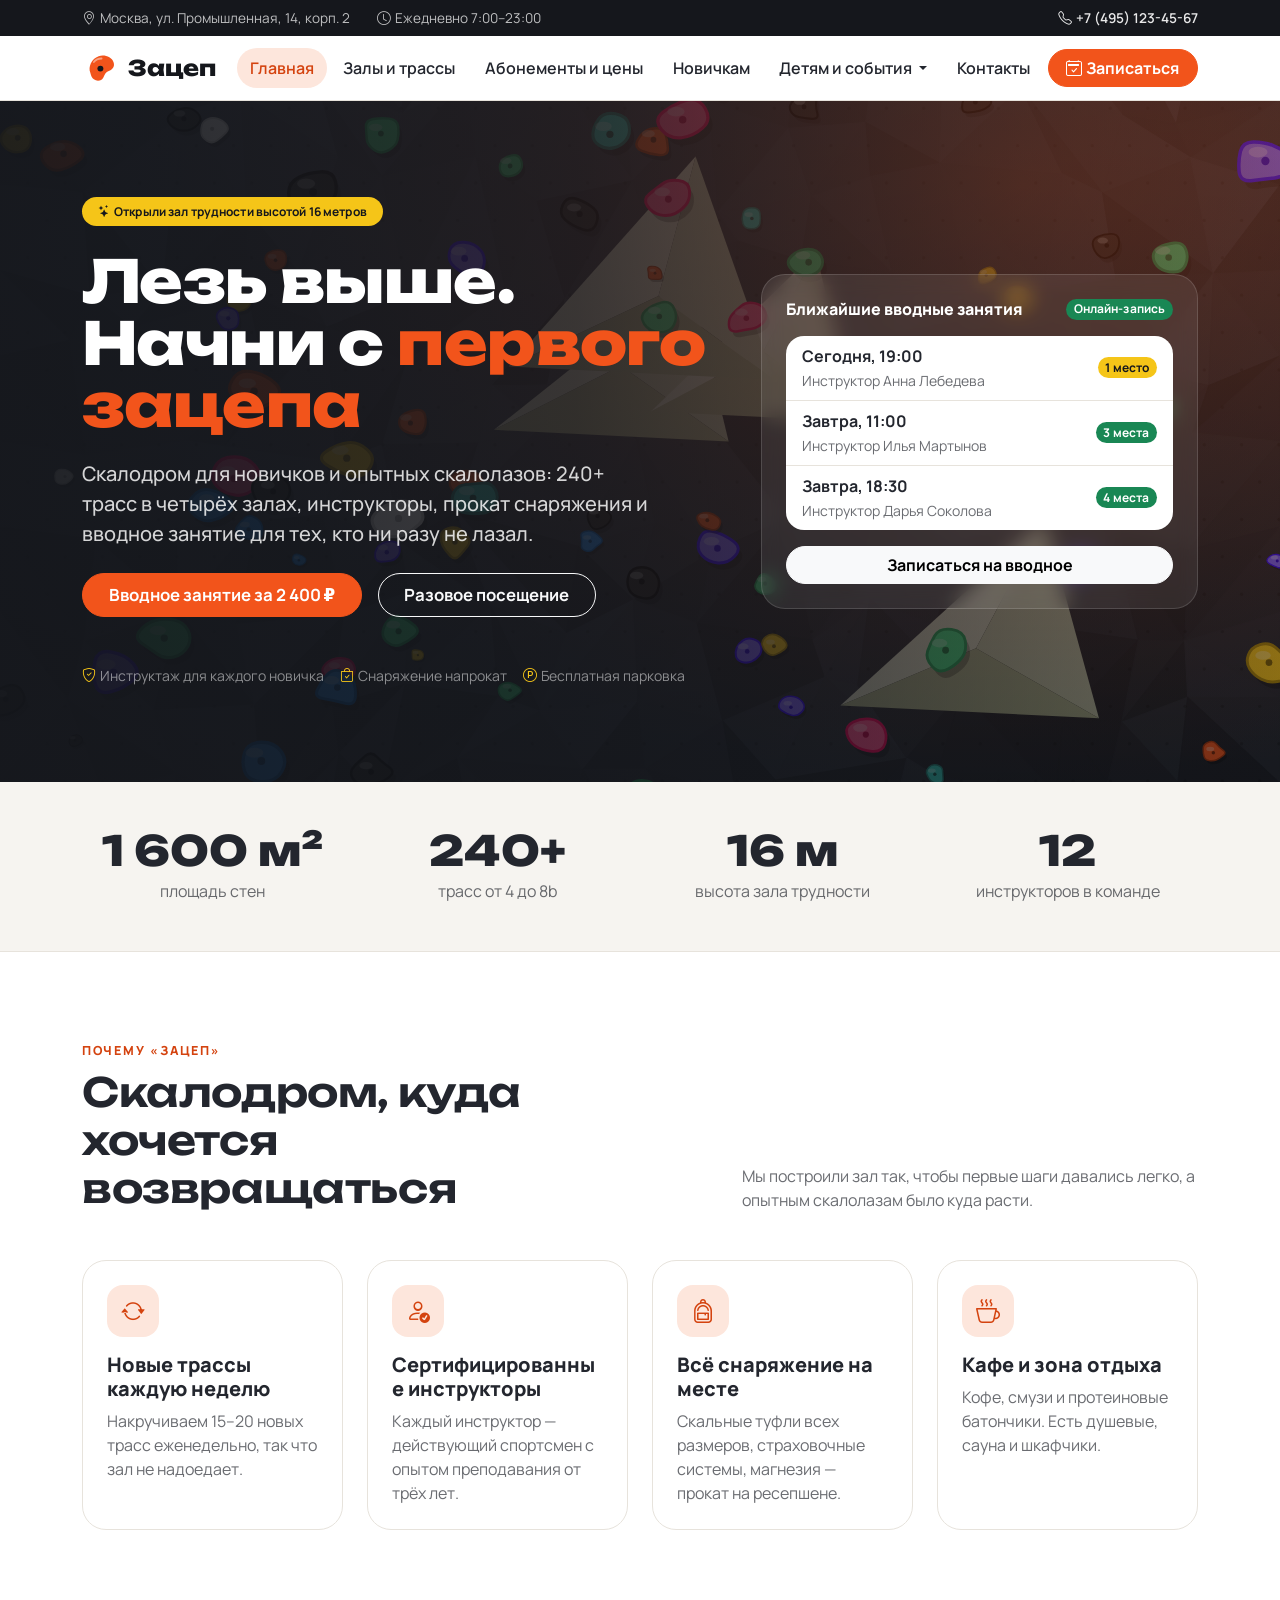
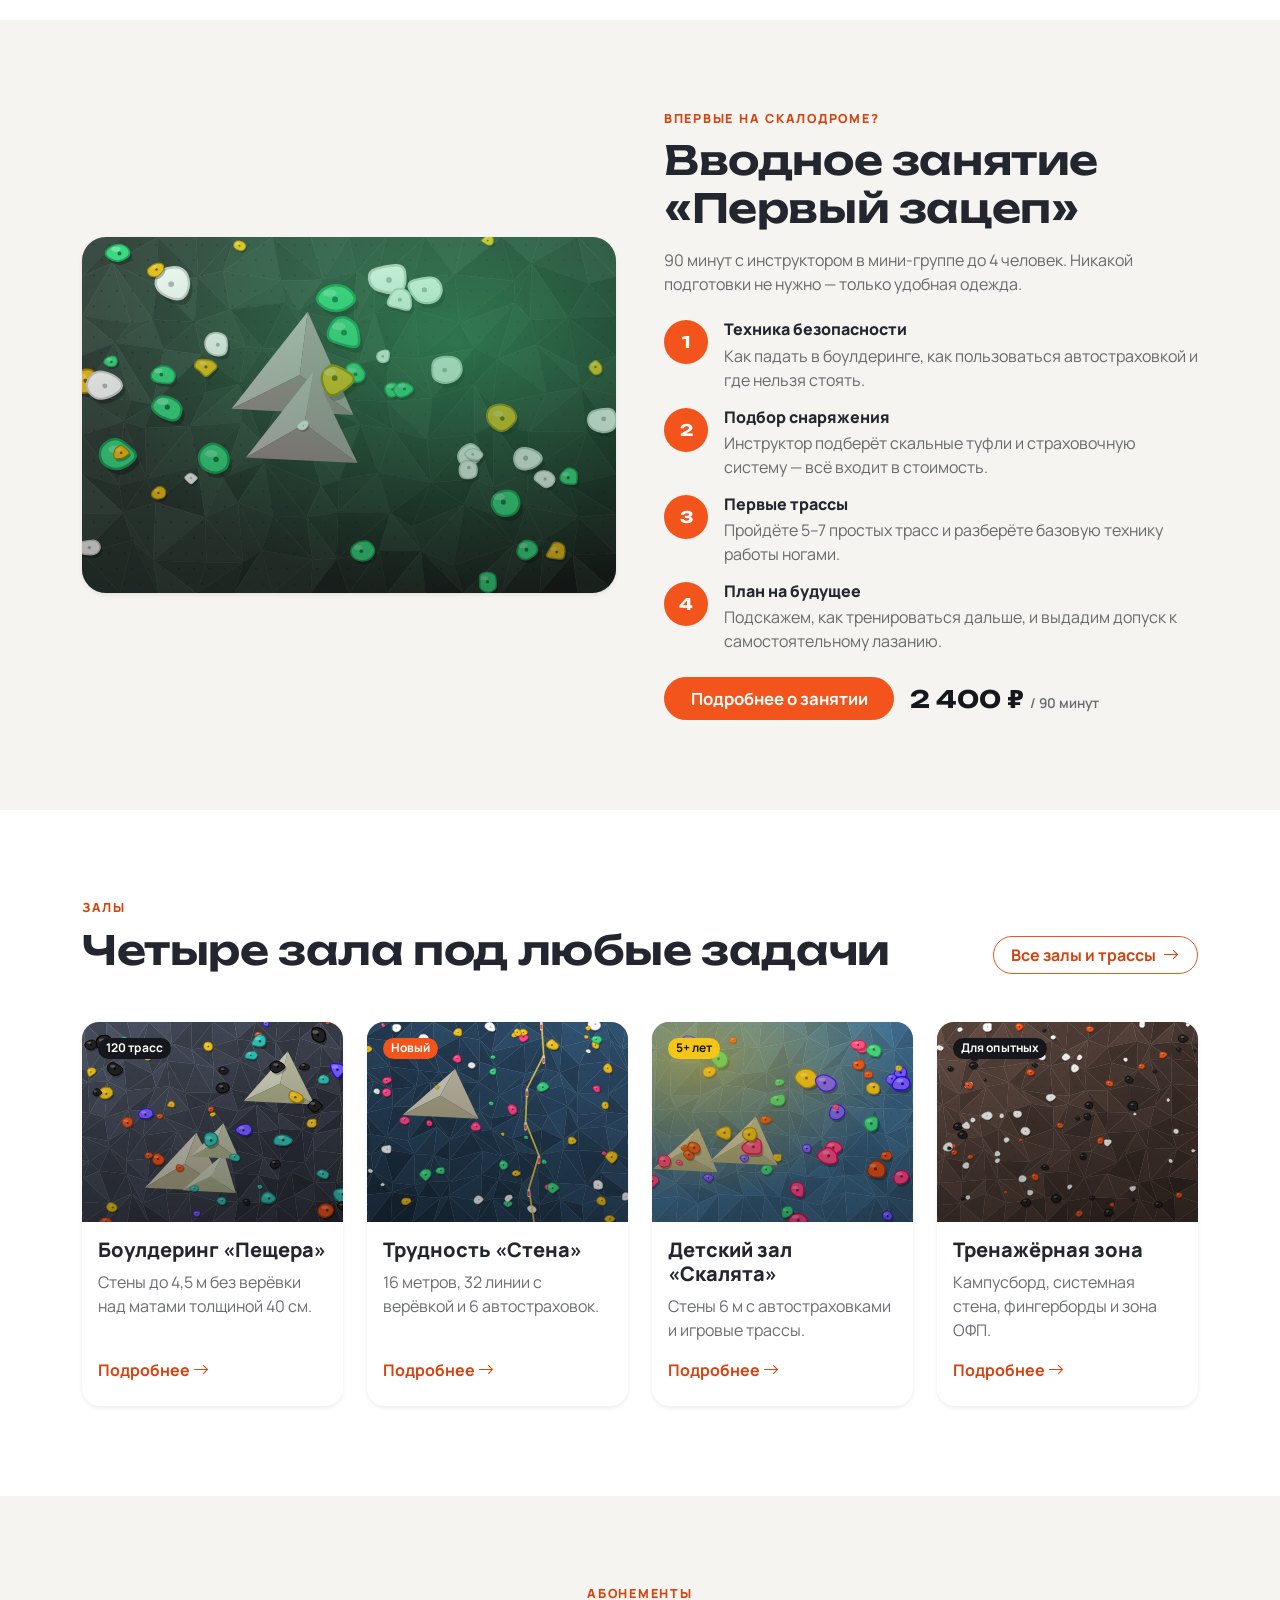
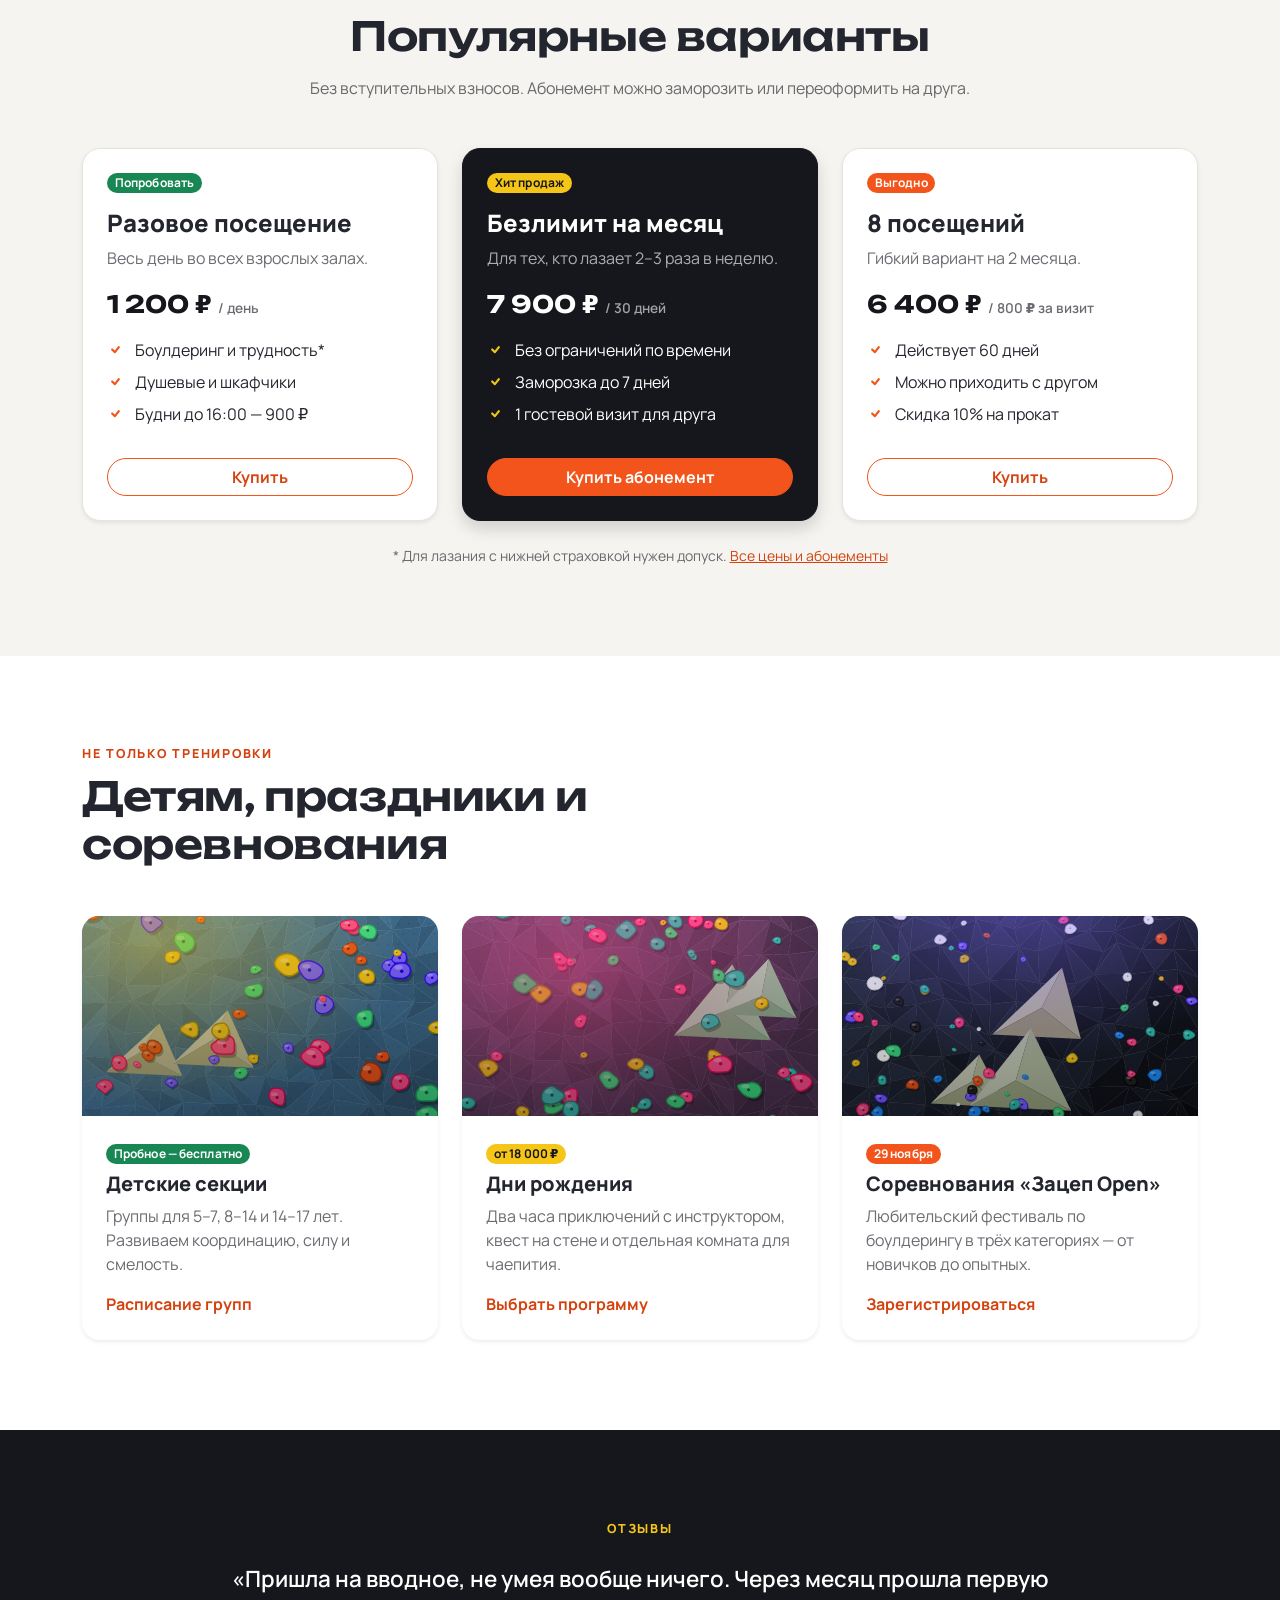
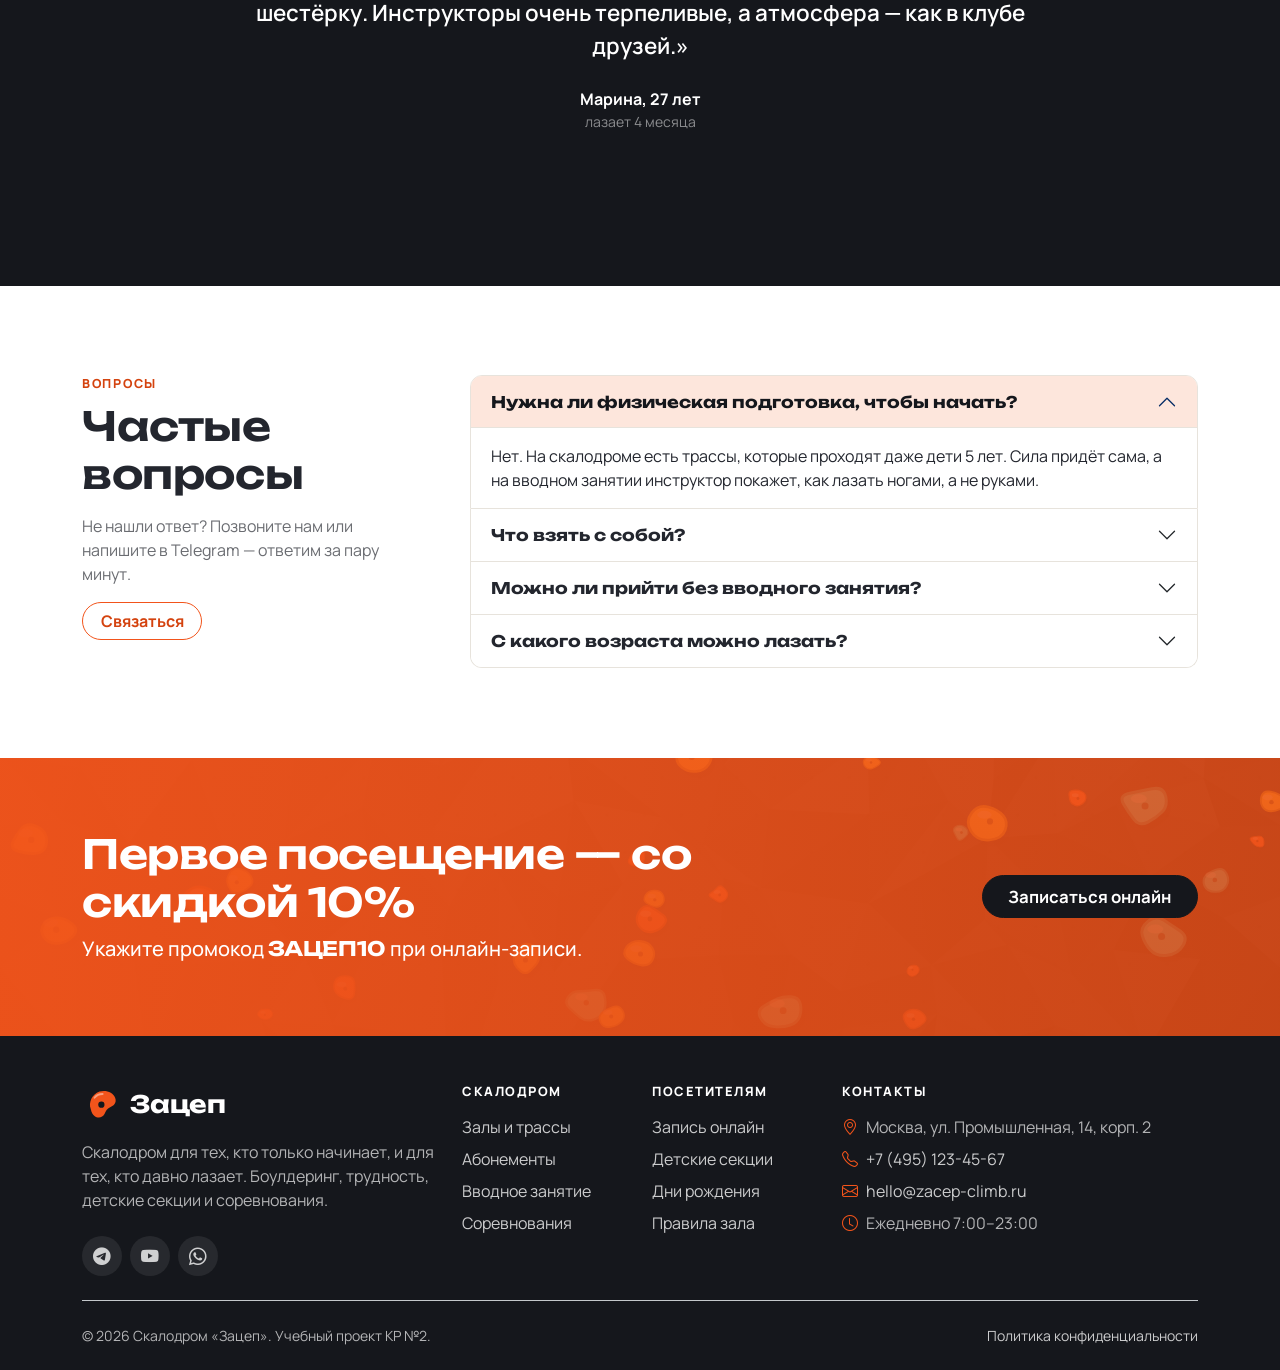
==== index.html @ 21a4dd60 "feat: create Bootstrap grid homepage" ====
<!DOCTYPE html>
<html lang="ru">
<head>
  <meta charset="UTF-8">
  <meta name="viewport" content="width=device-width, initial-scale=1.0">
  <title>Скалодром «Зацеп» — скалолазание для новичков и опытных</title>
  <meta name="description" content="Скалодром «Зацеп» в Москве: боулдеринг, трудность 16 м, вводное занятие для новичков, абонементы, детские секции, дни рождения и соревнования.">
  <meta name="theme-color" content="#15171c">
  <link rel="icon" href="images/favicon.svg" type="image/svg+xml">

  <!-- Bootstrap 5.3.8 и иконки подключены локально (папка vendor/) -->
  <link rel="stylesheet" href="vendor/bootstrap/css/bootstrap.min.css">
  <link rel="stylesheet" href="vendor/bootstrap-icons/bootstrap-icons.min.css">
  <!-- Собственные стили подключаются после Bootstrap -->
  <link rel="stylesheet" href="css/custom.css">
</head>
<body>

  <a class="skip-link visually-hidden-focusable btn btn-primary" href="#main">Перейти к содержимому</a>

  <div class="topbar py-2 d-none d-md-block">
    <div class="container">
      <div class="row align-items-center">
        <div class="col-md-8">
          <span class="me-4"><i class="bi bi-geo-alt me-1" aria-hidden="true"></i>Москва, ул. Промышленная, 14, корп. 2</span>
          <span><i class="bi bi-clock me-1" aria-hidden="true"></i>Ежедневно 7:00–23:00</span>
        </div>
        <div class="col-md-4 text-md-end">
          <a href="tel:+74951234567" class="fw-semibold"><i class="bi bi-telephone me-1" aria-hidden="true"></i>+7 (495) 123-45-67</a>
        </div>
      </div>
    </div>
  </div>

  <nav class="navbar navbar-expand-lg site-navbar sticky-top py-2" aria-label="Основное меню">
    <div class="container">
      <a class="navbar-brand" href="index.html">
        <img src="images/logo.svg" alt="" width="38" height="38">
        Зацеп
      </a>

      <button
        class="navbar-toggler border-0"
        type="button"
        data-bs-toggle="collapse"
        data-bs-target="#mainNavbar"
        aria-controls="mainNavbar"
        aria-expanded="false"
        aria-label="Переключить навигацию"
      >
        <span class="navbar-toggler-icon"></span>
      </button>

      <div class="collapse navbar-collapse" id="mainNavbar">
        <ul class="navbar-nav mx-auto gap-lg-1">
          <li class="nav-item">
            <a class="nav-link active" aria-current="page" href="index.html">Главная</a>
          </li>
          <li class="nav-item">
            <a class="nav-link" href="halls.html">Залы и трассы</a>
          </li>
          <li class="nav-item">
            <a class="nav-link" href="catalog.html">Абонементы и цены</a>
          </li>
          <li class="nav-item">
            <a class="nav-link" href="product.html">Новичкам</a>
          </li>
          <li class="nav-item dropdown">
            <a class="nav-link dropdown-toggle" href="kids.html" role="button" data-bs-toggle="dropdown" aria-expanded="false">
              Детям и события
            </a>
            <ul class="dropdown-menu">
              <li><a class="dropdown-item" href="kids.html#sections"><i class="bi bi-emoji-smile me-2" aria-hidden="true"></i>Детские секции</a></li>
              <li><a class="dropdown-item" href="kids.html#birthday"><i class="bi bi-balloon me-2" aria-hidden="true"></i>Дни рождения</a></li>
              <li><a class="dropdown-item" href="kids.html#competitions"><i class="bi bi-trophy me-2" aria-hidden="true"></i>Соревнования</a></li>
              <li><hr class="dropdown-divider"></li>
              <li><a class="dropdown-item" href="catalog.html?cat=kids"><i class="bi bi-tag me-2" aria-hidden="true"></i>Цены для детей</a></li>
            </ul>
          </li>
          <li class="nav-item">
            <a class="nav-link" href="contacts.html">Контакты</a>
          </li>
        </ul>
        <div class="d-flex flex-column flex-lg-row gap-2">
          <a class="btn btn-primary" href="order.html">
            <i class="bi bi-calendar2-check me-1" aria-hidden="true"></i>Записаться
          </a>
        </div>
      </div>
    </div>
  </nav>

  <main id="main">

    <!-- Hero: container-fluid — фон на всю ширину, container — ограниченный контент -->
    <div class="container-fluid hero px-0">
      <div class="container py-5">
        <div class="row align-items-center g-4 g-lg-5 py-lg-5">
          <div class="col-12 col-lg-7">
            <span class="badge rounded-pill text-bg-warning mb-4 px-3 py-2">
              <i class="bi bi-stars me-1" aria-hidden="true"></i>Открыли зал трудности высотой 16 метров
            </span>
            <h1 class="hero-title mb-4">Лезь выше. Начни с&nbsp;<span class="accent">первого зацепа</span></h1>
            <p class="lead mb-4">
              Скалодром для новичков и опытных скалолазов: 240+ трасс в четырёх залах, инструкторы,
              прокат снаряжения и вводное занятие для тех, кто ни разу не лазал.
            </p>
            <div class="d-flex flex-column flex-sm-row gap-3 mb-5">
              <a class="btn btn-primary btn-lg" href="product.html">Вводное занятие за 2&nbsp;400&nbsp;₽</a>
              <a class="btn btn-outline-light btn-lg" href="order.html?service=single">Разовое посещение</a>
            </div>
            <div class="row g-3 text-white-50 small">
              <div class="col-auto"><i class="bi bi-shield-check text-warning me-1" aria-hidden="true"></i>Инструктаж для каждого новичка</div>
              <div class="col-auto"><i class="bi bi-bag-check text-warning me-1" aria-hidden="true"></i>Снаряжение напрокат</div>
              <div class="col-auto"><i class="bi bi-p-circle text-warning me-1" aria-hidden="true"></i>Бесплатная парковка</div>
            </div>
          </div>

          <div class="col-12 col-lg-5">
            <div class="hero-card rounded-4 p-4">
              <div class="d-flex justify-content-between align-items-center mb-3">
                <h2 class="h6 font-display mb-0">Ближайшие вводные занятия</h2>
                <span class="badge text-bg-success">Онлайн-запись</span>
              </div>
              <ul class="list-group list-group-flush rounded-3 mb-3">
                <li class="list-group-item d-flex justify-content-between align-items-center">
                  <span><strong>Сегодня, 19:00</strong><br><small class="text-body-secondary">Инструктор Анна Лебедева</small></span>
                  <span class="badge text-bg-warning">1 место</span>
                </li>
                <li class="list-group-item d-flex justify-content-between align-items-center">
                  <span><strong>Завтра, 11:00</strong><br><small class="text-body-secondary">Инструктор Илья Мартынов</small></span>
                  <span class="badge text-bg-success">3 места</span>
                </li>
                <li class="list-group-item d-flex justify-content-between align-items-center">
                  <span><strong>Завтра, 18:30</strong><br><small class="text-body-secondary">Инструктор Дарья Соколова</small></span>
                  <span class="badge text-bg-success">4 места</span>
                </li>
              </ul>
              <button class="btn btn-light w-100 fw-bold" type="button" data-bs-toggle="modal" data-bs-target="#quickBookModal" data-service="intro">
                Записаться на вводное
              </button>
            </div>
          </div>
        </div>
      </div>
    </div>

    <!-- Цифры -->
    <section class="bg-chalk border-bottom">
      <div class="container py-4 py-lg-5">
        <div class="row g-4 text-center">
          <div class="col-6 col-lg-3">
            <div class="stat-value">1 600 м²</div>
            <div class="text-body-secondary mt-2">площадь стен</div>
          </div>
          <div class="col-6 col-lg-3">
            <div class="stat-value">240+</div>
            <div class="text-body-secondary mt-2">трасс от 4 до 8b</div>
          </div>
          <div class="col-6 col-lg-3">
            <div class="stat-value">16 м</div>
            <div class="text-body-secondary mt-2">высота зала трудности</div>
          </div>
          <div class="col-6 col-lg-3">
            <div class="stat-value">12</div>
            <div class="text-body-secondary mt-2">инструкторов в команде</div>
          </div>
        </div>
      </div>
    </section>

    <!-- Преимущества -->
    <section class="container section">
      <div class="row justify-content-between align-items-end g-3 mb-5">
        <div class="col-12 col-lg-6">
          <p class="eyebrow mb-2">Почему «Зацеп»</p>
          <h2 class="display-6 mb-0">Скалодром, куда хочется возвращаться</h2>
        </div>
        <div class="col-12 col-lg-5">
          <p class="text-body-secondary mb-0">Мы построили зал так, чтобы первые шаги давались легко, а опытным скалолазам было куда расти.</p>
        </div>
      </div>

      <div class="row g-4">
        <div class="col-12 col-md-6 col-lg-3">
          <div class="p-4 border rounded-4 h-100">
            <span class="feature-icon mb-3"><i class="bi bi-arrow-repeat" aria-hidden="true"></i></span>
            <h3 class="h5">Новые трассы каждую неделю</h3>
            <p class="text-body-secondary mb-0">Накручиваем 15–20 новых трасс еженедельно, так что зал не надоедает.</p>
          </div>
        </div>
        <div class="col-12 col-md-6 col-lg-3">
          <div class="p-4 border rounded-4 h-100">
            <span class="feature-icon mb-3"><i class="bi bi-person-check" aria-hidden="true"></i></span>
            <h3 class="h5">Сертифицированные инструкторы</h3>
            <p class="text-body-secondary mb-0">Каждый инструктор — действующий спортсмен с опытом преподавания от трёх лет.</p>
          </div>
        </div>
        <div class="col-12 col-md-6 col-lg-3">
          <div class="p-4 border rounded-4 h-100">
            <span class="feature-icon mb-3"><i class="bi bi-backpack" aria-hidden="true"></i></span>
            <h3 class="h5">Всё снаряжение на месте</h3>
            <p class="text-body-secondary mb-0">Скальные туфли всех размеров, страховочные системы, магнезия — прокат на ресепшене.</p>
          </div>
        </div>
        <div class="col-12 col-md-6 col-lg-3">
          <div class="p-4 border rounded-4 h-100">
            <span class="feature-icon mb-3"><i class="bi bi-cup-hot" aria-hidden="true"></i></span>
            <h3 class="h5">Кафе и зона отдыха</h3>
            <p class="text-body-secondary mb-0">Кофе, смузи и протеиновые батончики. Есть душевые, сауна и шкафчики.</p>
          </div>
        </div>
      </div>
    </section>

    <!-- Для новичков -->
    <section class="bg-chalk section">
      <div class="container">
        <div class="row align-items-center g-4 g-lg-5">
          <div class="col-12 col-lg-6">
            <img src="images/intro-1.svg" class="img-fluid rounded-4 shadow-sm w-100" alt="Скалодромная стена с крупными зелёными зацепами для начинающих" width="900" height="600">
          </div>
          <div class="col-12 col-lg-6">
            <p class="eyebrow mb-2">Впервые на скалодроме?</p>
            <h2 class="display-6 mb-3">Вводное занятие «Первый зацеп»</h2>
            <p class="text-body-secondary mb-4">90 минут с инструктором в мини-группе до 4 человек. Никакой подготовки не нужно — только удобная одежда.</p>

            <div class="d-flex gap-3 mb-3">
              <span class="step-num">1</span>
              <div><h3 class="h6 mb-1">Техника безопасности</h3><p class="text-body-secondary mb-0">Как падать в боулдеринге, как пользоваться автостраховкой и где нельзя стоять.</p></div>
            </div>
            <div class="d-flex gap-3 mb-3">
              <span class="step-num">2</span>
              <div><h3 class="h6 mb-1">Подбор снаряжения</h3><p class="text-body-secondary mb-0">Инструктор подберёт скальные туфли и страховочную систему — всё входит в стоимость.</p></div>
            </div>
            <div class="d-flex gap-3 mb-3">
              <span class="step-num">3</span>
              <div><h3 class="h6 mb-1">Первые трассы</h3><p class="text-body-secondary mb-0">Пройдёте 5–7 простых трасс и разберёте базовую технику работы ногами.</p></div>
            </div>
            <div class="d-flex gap-3 mb-4">
              <span class="step-num">4</span>
              <div><h3 class="h6 mb-1">План на будущее</h3><p class="text-body-secondary mb-0">Подскажем, как тренироваться дальше, и выдадим допуск к самостоятельному лазанию.</p></div>
            </div>

            <div class="d-flex flex-wrap align-items-center gap-3">
              <a class="btn btn-primary btn-lg" href="product.html">Подробнее о занятии</a>
              <span class="price">2&nbsp;400&nbsp;₽ <small>/ 90 минут</small></span>
            </div>
          </div>
        </div>
      </div>
    </section>

    <!-- Залы -->
    <section class="container section">
      <div class="d-flex flex-column flex-md-row justify-content-between align-items-md-end gap-3 mb-5">
        <div>
          <p class="eyebrow mb-2">Залы</p>
          <h2 class="display-6 mb-0">Четыре зала под любые задачи</h2>
        </div>
        <a class="btn btn-outline-primary" href="halls.html">Все залы и трассы <i class="bi bi-arrow-right ms-1" aria-hidden="true"></i></a>
      </div>

      <div class="row g-4">
        <div class="col-12 col-md-6 col-xl-3">
          <article class="card h-100 border-0 shadow-sm card-hover">
            <div class="card-img-wrap">
              <img src="images/hall-boulder.svg" class="card-img-top" alt="Боулдеринговая стена с нависанием и объёмами" width="900" height="600">
              <span class="badge text-bg-dark">120 трасс</span>
            </div>
            <div class="card-body">
              <h3 class="card-title h5">Боулдеринг «Пещера»</h3>
              <p class="card-text text-body-secondary">Стены до 4,5 м без верёвки над матами толщиной 40 см.</p>
            </div>
            <div class="card-footer bg-transparent border-0 pt-0 pb-4 px-3">
              <a class="stretched-link fw-bold text-decoration-none" href="halls.html#hall-boulder">Подробнее <i class="bi bi-arrow-right" aria-hidden="true"></i></a>
            </div>
          </article>
        </div>
        <div class="col-12 col-md-6 col-xl-3">
          <article class="card h-100 border-0 shadow-sm card-hover">
            <div class="card-img-wrap">
              <img src="images/hall-lead.svg" class="card-img-top" alt="Высокая стена трудности с верёвкой и оттяжками" width="900" height="600">
              <span class="badge text-bg-primary">Новый</span>
            </div>
            <div class="card-body">
              <h3 class="card-title h5">Трудность «Стена»</h3>
              <p class="card-text text-body-secondary">16 метров, 32 линии с верёвкой и 6 автостраховок.</p>
            </div>
            <div class="card-footer bg-transparent border-0 pt-0 pb-4 px-3">
              <a class="stretched-link fw-bold text-decoration-none" href="halls.html#hall-lead">Подробнее <i class="bi bi-arrow-right" aria-hidden="true"></i></a>
            </div>
          </article>
        </div>
        <div class="col-12 col-md-6 col-xl-3">
          <article class="card h-100 border-0 shadow-sm card-hover">
            <div class="card-img-wrap">
              <img src="images/hall-kids.svg" class="card-img-top" alt="Детская стена с яркими крупными зацепами" width="900" height="600">
              <span class="badge text-bg-warning">5+ лет</span>
            </div>
            <div class="card-body">
              <h3 class="card-title h5">Детский зал «Скалята»</h3>
              <p class="card-text text-body-secondary">Стены 6 м с автостраховками и игровые трассы.</p>
            </div>
            <div class="card-footer bg-transparent border-0 pt-0 pb-4 px-3">
              <a class="stretched-link fw-bold text-decoration-none" href="halls.html#hall-kids">Подробнее <i class="bi bi-arrow-right" aria-hidden="true"></i></a>
            </div>
          </article>
        </div>
        <div class="col-12 col-md-6 col-xl-3">
          <article class="card h-100 border-0 shadow-sm card-hover">
            <div class="card-img-wrap">
              <img src="images/hall-training.svg" class="card-img-top" alt="Тренировочная системная стена с мелкими зацепами" width="900" height="600">
              <span class="badge text-bg-dark">Для опытных</span>
            </div>
            <div class="card-body">
              <h3 class="card-title h5">Тренажёрная зона</h3>
              <p class="card-text text-body-secondary">Кампусборд, системная стена, фингерборды и зона ОФП.</p>
            </div>
            <div class="card-footer bg-transparent border-0 pt-0 pb-4 px-3">
              <a class="stretched-link fw-bold text-decoration-none" href="halls.html#hall-training">Подробнее <i class="bi bi-arrow-right" aria-hidden="true"></i></a>
            </div>
          </article>
        </div>
      </div>
    </section>

    <!-- Популярные абонементы -->
    <section id="popular" class="bg-chalk section">
      <div class="container">
        <div class="text-center mb-5">
          <p class="eyebrow mb-2">Абонементы</p>
          <h2 class="display-6 mb-3">Популярные варианты</h2>
          <p class="text-body-secondary mb-0">Без вступительных взносов. Абонемент можно заморозить или переоформить на друга.</p>
        </div>

        <div class="row g-4 align-items-stretch">
          <div class="col-12 col-md-6 col-lg-4">
            <div class="card h-100 shadow-sm">
              <div class="card-body p-4 d-flex flex-column">
                <span class="badge text-bg-success align-self-start mb-3">Попробовать</span>
                <h3 class="h4">Разовое посещение</h3>
                <p class="text-body-secondary">Весь день во всех взрослых залах.</p>
                <p class="price mb-3">1&nbsp;200&nbsp;₽ <small>/ день</small></p>
                <ul class="list-check mb-4">
                  <li>Боулдеринг и трудность*</li>
                  <li>Душевые и шкафчики</li>
                  <li>Будни до 16:00 — 900&nbsp;₽</li>
                </ul>
                <a class="btn btn-outline-primary mt-auto" href="order.html?service=single">Купить</a>
              </div>
            </div>
          </div>

          <div class="col-12 col-md-6 col-lg-4">
            <div class="card card-featured h-100 shadow">
              <div class="card-body p-4 d-flex flex-column">
                <span class="badge text-bg-warning align-self-start mb-3">Хит продаж</span>
                <h3 class="h4">Безлимит на месяц</h3>
                <p class="text-body-secondary">Для тех, кто лазает 2–3 раза в неделю.</p>
                <p class="price mb-3">7&nbsp;900&nbsp;₽ <small>/ 30 дней</small></p>
                <ul class="list-check mb-4">
                  <li>Без ограничений по времени</li>
                  <li>Заморозка до 7 дней</li>
                  <li>1 гостевой визит для друга</li>
                </ul>
                <a class="btn btn-primary mt-auto" href="order.html?service=sub-month">Купить абонемент</a>
              </div>
            </div>
          </div>

          <div class="col-12 col-md-12 col-lg-4">
            <div class="card h-100 shadow-sm">
              <div class="card-body p-4 d-flex flex-column">
                <span class="badge text-bg-primary align-self-start mb-3">Выгодно</span>
                <h3 class="h4">8 посещений</h3>
                <p class="text-body-secondary">Гибкий вариант на 2 месяца.</p>
                <p class="price mb-3">6&nbsp;400&nbsp;₽ <small>/ 800&nbsp;₽ за визит</small></p>
                <ul class="list-check mb-4">
                  <li>Действует 60 дней</li>
                  <li>Можно приходить с другом</li>
                  <li>Скидка 10% на прокат</li>
                </ul>
                <a class="btn btn-outline-primary mt-auto" href="order.html?service=sub-8">Купить</a>
              </div>
            </div>
          </div>
        </div>

        <p class="text-center text-body-secondary small mt-4 mb-0">* Для лазания с нижней страховкой нужен допуск. <a href="catalog.html">Все цены и абонементы</a></p>
      </div>
    </section>

    <!-- Детям и события -->
    <section class="container section">
      <div class="row g-3 mb-5">
        <div class="col-12 col-lg-7">
          <p class="eyebrow mb-2">Не только тренировки</p>
          <h2 class="display-6 mb-0">Детям, праздники и соревнования</h2>
        </div>
      </div>
      <div class="row g-4">
        <div class="col-12 col-md-6 col-lg-4">
          <article class="card h-100 border-0 shadow-sm card-hover">
            <img src="images/hall-kids.svg" class="card-img-top" alt="Яркие детские зацепы на стене" width="900" height="600">
            <div class="card-body p-4">
              <span class="badge text-bg-success mb-2">Пробное — бесплатно</span>
              <h3 class="card-title h5">Детские секции</h3>
              <p class="card-text text-body-secondary">Группы для 5–7, 8–14 и 14–17 лет. Развиваем координацию, силу и смелость.</p>
              <a class="stretched-link fw-bold text-decoration-none" href="kids.html#sections">Расписание групп</a>
            </div>
          </article>
        </div>
        <div class="col-12 col-md-6 col-lg-4">
          <article class="card h-100 border-0 shadow-sm card-hover">
            <img src="images/birthday.svg" class="card-img-top" alt="Праздничная стена с розовыми и жёлтыми зацепами" width="900" height="600">
            <div class="card-body p-4">
              <span class="badge text-bg-warning mb-2">от 18&nbsp;000&nbsp;₽</span>
              <h3 class="card-title h5">Дни рождения</h3>
              <p class="card-text text-body-secondary">Два часа приключений с инструктором, квест на стене и отдельная комната для чаепития.</p>
              <a class="stretched-link fw-bold text-decoration-none" href="kids.html#birthday">Выбрать программу</a>
            </div>
          </article>
        </div>
        <div class="col-12 col-md-12 col-lg-4">
          <article class="card h-100 border-0 shadow-sm card-hover">
            <img src="images/events.svg" class="card-img-top" alt="Соревновательная стена с разноцветными трассами" width="900" height="600">
            <div class="card-body p-4">
              <span class="badge text-bg-primary mb-2">29 ноября</span>
              <h3 class="card-title h5">Соревнования «Зацеп Open»</h3>
              <p class="card-text text-body-secondary">Любительский фестиваль по боулдерингу в трёх категориях — от новичков до опытных.</p>
              <a class="stretched-link fw-bold text-decoration-none" href="kids.html#competitions">Зарегистрироваться</a>
            </div>
          </article>
        </div>
      </div>
    </section>

    <!-- Отзывы: компонент carousel -->
    <section class="bg-ink text-white section">
      <div class="container">
        <div class="row justify-content-center">
          <div class="col-12 col-lg-9 text-center">
            <p class="eyebrow text-warning mb-4">Отзывы</p>
            <div id="reviewsCarousel" class="carousel slide review-carousel" data-bs-ride="carousel" data-bs-interval="7000">
              <div class="carousel-inner">
                <div class="carousel-item active">
                  <p class="review-quote mb-4">«Пришла на вводное, не умея вообще ничего. Через месяц прошла первую шестёрку. Инструкторы очень терпеливые, а атмосфера — как в клубе друзей.»</p>
                  <p class="mb-0 fw-bold">Марина, 27 лет</p>
                  <p class="text-white-50 small">лазает 4 месяца</p>
                </div>
                <div class="carousel-item">
                  <p class="review-quote mb-4">«Водим сына в секцию 8–14 уже второй год. Стал гораздо увереннее, а летом съездили всей семьёй в Крым на скалы.»</p>
                  <p class="mb-0 fw-bold">Алексей, папа Миши</p>
                  <p class="text-white-50 small">детская секция</p>
                </div>
                <div class="carousel-item">
                  <p class="review-quote mb-4">«Лучший боулдеринг в районе: трассы реально обновляют каждую неделю, накрутка разнообразная, есть системная стена.»</p>
                  <p class="mb-0 fw-bold">Тимур, 7A</p>
                  <p class="text-white-50 small">годовой абонемент</p>
                </div>
              </div>
              <div class="carousel-indicators">
                <button type="button" data-bs-target="#reviewsCarousel" data-bs-slide-to="0" class="active" aria-current="true" aria-label="Отзыв 1"></button>
                <button type="button" data-bs-target="#reviewsCarousel" data-bs-slide-to="1" aria-label="Отзыв 2"></button>
                <button type="button" data-bs-target="#reviewsCarousel" data-bs-slide-to="2" aria-label="Отзыв 3"></button>
              </div>
            </div>
          </div>
        </div>
      </div>
    </section>

    <!-- FAQ: компонент accordion -->
    <section class="container section">
      <div class="row g-4 g-lg-5">
        <div class="col-12 col-lg-4">
          <p class="eyebrow mb-2">Вопросы</p>
          <h2 class="display-6 mb-3">Частые вопросы</h2>
          <p class="text-body-secondary">Не нашли ответ? Позвоните нам или напишите в Telegram — ответим за пару минут.</p>
          <a class="btn btn-outline-primary" href="contacts.html">Связаться</a>
        </div>
        <div class="col-12 col-lg-8">
          <div class="accordion" id="faqHome">
            <div class="accordion-item">
              <h3 class="accordion-header">
                <button class="accordion-button" type="button" data-bs-toggle="collapse" data-bs-target="#faq1" aria-expanded="true" aria-controls="faq1">
                  Нужна ли физическая подготовка, чтобы начать?
                </button>
              </h3>
              <div id="faq1" class="accordion-collapse collapse show" data-bs-parent="#faqHome">
                <div class="accordion-body">Нет. На скалодроме есть трассы, которые проходят даже дети 5 лет. Сила придёт сама, а на вводном занятии инструктор покажет, как лазать ногами, а не руками.</div>
              </div>
            </div>
            <div class="accordion-item">
              <h3 class="accordion-header">
                <button class="accordion-button collapsed" type="button" data-bs-toggle="collapse" data-bs-target="#faq2" aria-expanded="false" aria-controls="faq2">
                  Что взять с собой?
                </button>
              </h3>
              <div id="faq2" class="accordion-collapse collapse" data-bs-parent="#faqHome">
                <div class="accordion-body">Удобную спортивную одежду, которая не сковывает движения, и полотенце, если планируете душ. Скальные туфли и магнезию можно взять напрокат.</div>
              </div>
            </div>
            <div class="accordion-item">
              <h3 class="accordion-header">
                <button class="accordion-button collapsed" type="button" data-bs-toggle="collapse" data-bs-target="#faq3" aria-expanded="false" aria-controls="faq3">
                  Можно ли прийти без вводного занятия?
                </button>
              </h3>
              <div id="faq3" class="accordion-collapse collapse" data-bs-parent="#faqHome">
                <div class="accordion-body">Да, если вы уже лазали на другом скалодроме. Перед первым посещением администратор проведёт короткий инструктаж (10 минут) и попросит подписать правила.</div>
              </div>
            </div>
            <div class="accordion-item">
              <h3 class="accordion-header">
                <button class="accordion-button collapsed" type="button" data-bs-toggle="collapse" data-bs-target="#faq4" aria-expanded="false" aria-controls="faq4">
                  С какого возраста можно лазать?
                </button>
              </h3>
              <div id="faq4" class="accordion-collapse collapse" data-bs-parent="#faqHome">
                <div class="accordion-body">Детские секции принимают с 5 лет. Подростки до 14 лет лазают только в присутствии тренера или родителя, 14–17 лет — с письменного согласия родителей.</div>
              </div>
            </div>
          </div>
        </div>
      </div>
    </section>

    <!-- CTA -->
    <section class="cta">
      <div class="container py-5">
        <div class="row align-items-center g-4 py-lg-4">
          <div class="col-12 col-lg-8">
            <h2 class="display-6 mb-2">Первое посещение — со скидкой 10%</h2>
            <p class="lead mb-0">Укажите промокод <strong class="font-display">ЗАЦЕП10</strong> при онлайн-записи.</p>
          </div>
          <div class="col-12 col-lg-4 text-lg-end">
            <a class="btn btn-dark btn-lg" href="order.html">Записаться онлайн</a>
          </div>
        </div>
      </div>
    </section>
  </main>

  <footer class="site-footer pt-5 pb-4">
    <div class="container">
      <div class="row g-4 pb-4">
        <div class="col-12 col-lg-4">
          <a class="d-inline-flex align-items-center gap-2 mb-3 text-white fs-4 font-display fw-bold" href="index.html">
            <img src="images/logo.svg" alt="" width="40" height="40">Зацеп
          </a>
          <p class="mb-4">Скалодром для тех, кто только начинает, и для тех, кто давно лазает. Боулдеринг, трудность, детские секции и соревнования.</p>
          <div class="d-flex gap-2">
            <a class="social-link" href="#" aria-label="Мы в Telegram"><i class="bi bi-telegram" aria-hidden="true"></i></a>
            <a class="social-link" href="#" aria-label="Мы на YouTube"><i class="bi bi-youtube" aria-hidden="true"></i></a>
            <a class="social-link" href="#" aria-label="Написать в WhatsApp"><i class="bi bi-whatsapp" aria-hidden="true"></i></a>
          </div>
        </div>

        <div class="col-6 col-md-4 col-lg-2">
          <h2 class="mb-3">Скалодром</h2>
          <ul class="list-unstyled d-grid gap-2 mb-0">
            <li><a href="halls.html">Залы и трассы</a></li>
            <li><a href="catalog.html">Абонементы</a></li>
            <li><a href="product.html">Вводное занятие</a></li>
            <li><a href="kids.html#competitions">Соревнования</a></li>
          </ul>
        </div>

        <div class="col-6 col-md-4 col-lg-2">
          <h2 class="mb-3">Посетителям</h2>
          <ul class="list-unstyled d-grid gap-2 mb-0">
            <li><a href="order.html">Запись онлайн</a></li>
            <li><a href="kids.html#sections">Детские секции</a></li>
            <li><a href="kids.html#birthday">Дни рождения</a></li>
            <li><a href="halls.html#rules">Правила зала</a></li>
          </ul>
        </div>

        <div class="col-12 col-md-4 col-lg-4">
          <h2 class="mb-3">Контакты</h2>
          <ul class="list-unstyled d-grid gap-2 mb-0">
            <li><i class="bi bi-geo-alt me-2 text-orange" aria-hidden="true"></i>Москва, ул. Промышленная, 14, корп. 2</li>
            <li><i class="bi bi-telephone me-2 text-orange" aria-hidden="true"></i><a href="tel:+74951234567">+7 (495) 123-45-67</a></li>
            <li><i class="bi bi-envelope me-2 text-orange" aria-hidden="true"></i><a href="mailto:hello@zacep-climb.ru">hello@zacep-climb.ru</a></li>
            <li><i class="bi bi-clock me-2 text-orange" aria-hidden="true"></i>Ежедневно 7:00–23:00</li>
          </ul>
        </div>
      </div>

      <div class="border-top border-secondary-subtle pt-4 d-flex flex-column flex-md-row justify-content-between gap-2 small">
        <p class="mb-0">&copy; <span data-year>2026</span> Скалодром «Зацеп». Учебный проект КР №2.</p>
        <p class="mb-0"><a href="contacts.html">Политика конфиденциальности</a></p>
      </div>
    </div>
  </footer>

  <div class="modal fade" id="quickBookModal" tabindex="-1" aria-labelledby="quickBookLabel" aria-hidden="true">
    <div class="modal-dialog modal-dialog-centered">
      <div class="modal-content border-0 rounded-4">
        <div class="modal-header border-0 pb-0">
          <div>
            <h2 class="modal-title h5" id="quickBookLabel">Быстрая запись</h2>
            <p class="text-body-secondary small mb-0">Перезвоним за 15 минут и подберём время</p>
          </div>
          <button type="button" class="btn-close" data-bs-dismiss="modal" aria-label="Закрыть"></button>
        </div>

        <form class="needs-validation" novalidate data-success-title="Заявка принята" data-success-text="{name}администратор позвонит вам в течение 15 минут и подтвердит запись.">
          <div class="modal-body">
            <div class="mb-3">
              <label for="quick-name" class="form-label">Имя</label>
              <input id="quick-name" name="name" type="text" class="form-control" autocomplete="given-name" required>
              <div class="invalid-feedback">Как к вам обращаться?</div>
            </div>
            <div class="mb-3">
              <label for="quick-phone" class="form-label">Телефон</label>
              <div class="input-group has-validation">
                <span class="input-group-text">+7</span>
                <input id="quick-phone" name="phone" type="tel" class="form-control" placeholder="900 000-00-00" pattern="[0-9\s\-\(\)]{10,15}" autocomplete="tel-national" required>
                <div class="invalid-feedback">Укажите номер из 10 цифр.</div>
              </div>
            </div>
            <div class="mb-3">
              <label for="quick-service" class="form-label">Что вас интересует</label>
              <select id="quick-service" name="service" class="form-select">
                  <optgroup label="Посещения">
                    <option value="intro" data-price="2400" data-gear="included">Вводное занятие «Первый зацеп»</option>
                    <option value="single" data-price="1200">Разовое посещение</option>
                    <option value="single-morning" data-price="900">Разовое утром (будни до 16:00)</option>
                  </optgroup>
                  <optgroup label="Абонементы">
                    <option value="sub-8" data-price="6400">8 посещений (действует 2 месяца)</option>
                    <option value="sub-month" data-price="7900">Безлимит на месяц</option>
                    <option value="sub-morning" data-price="4900">Утренний безлимит на месяц</option>
                    <option value="sub-student" data-price="5500">Студенческий безлимит на месяц</option>
                    <option value="sub-year" data-price="59000">Безлимит на год</option>
                  </optgroup>
                  <optgroup label="Тренировки">
                    <option value="personal" data-price="3500">Персональная тренировка, 60 мин</option>
                    <option value="group-start" data-price="9600">Группа «Старт», 8 занятий</option>
                    <option value="group-tech" data-price="11200">Группа «Техника», 8 занятий</option>
                    <option value="lead-course" data-price="14900">Курс нижней страховки, 4 занятия</option>
                  </optgroup>
                  <optgroup label="Детям и события">
                    <option value="kids-trial" data-price="0" data-gear="included">Пробное детское занятие</option>
                    <option value="kids-5" data-price="7200" data-gear="included">Детская секция 5–7 лет, месяц</option>
                    <option value="kids-8" data-price="8000" data-gear="included">Детская секция 8–14 лет, месяц</option>
                    <option value="birthday" data-price="24000" data-gear="included">День рождения «Приключение»</option>
                    <option value="competition" data-price="1500">Участие в «Зацеп Open»</option>
                  </optgroup>
              </select>
            </div>
            <div class="form-check">
              <input id="quick-agree" name="agree" class="form-check-input" type="checkbox" required>
              <label class="form-check-label small" for="quick-agree">Согласен(на) на обработку персональных данных</label>
              <div class="invalid-feedback">Без согласия мы не сможем перезвонить.</div>
            </div>
          </div>
          <div class="modal-footer border-0 pt-0">
            <button type="button" class="btn btn-outline-secondary" data-bs-dismiss="modal">Отмена</button>
            <button type="submit" class="btn btn-primary">Жду звонка</button>
          </div>
        </form>
      </div>
    </div>
  </div>

  <div class="toast-container position-fixed bottom-0 end-0 p-3">
    <div id="siteToast" class="toast border-0 shadow" role="status" aria-live="polite" aria-atomic="true">
      <div class="toast-header">
        <span class="badge text-bg-success rounded-pill me-2"><i class="bi bi-check-lg" aria-hidden="true"></i></span>
        <strong class="me-auto" data-toast-title>Готово</strong>
        <small>сейчас</small>
        <button type="button" class="btn-close" data-bs-dismiss="toast" aria-label="Закрыть"></button>
      </div>
      <div class="toast-body" data-toast-text></div>
    </div>
  </div>

  <script src="vendor/bootstrap/js/bootstrap.bundle.min.js"></script>
  <script src="js/main.js"></script>
</body>
</html>
---- css/custom.css ----
/* ==========================================================================
   «Зацеп» — дополнительные стили поверх Bootstrap 5.3
   Подключается ПОСЛЕ bootstrap.min.css, поэтому может переопределять его.
   Основа вёрстки — классы Bootstrap; здесь только фирменный стиль.
   ========================================================================== */

/* ---------- 1. Шрифты (локально, папка fonts/) ---------- */
@font-face { font-family: "Manrope"; font-weight: 400; font-display: swap; src: url("../fonts/manrope-cyrillic-400.woff2") format("woff2"); unicode-range: U+0400-045F, U+0490-0491, U+04B0-04B1, U+2116; }
@font-face { font-family: "Manrope"; font-weight: 400; font-display: swap; src: url("../fonts/manrope-latin-400.woff2") format("woff2"); unicode-range: U+0000-00FF, U+2000-206F, U+20BD, U+2190-21FF; }
@font-face { font-family: "Manrope"; font-weight: 500; font-display: swap; src: url("../fonts/manrope-cyrillic-500.woff2") format("woff2"); unicode-range: U+0400-045F, U+0490-0491, U+04B0-04B1, U+2116; }
@font-face { font-family: "Manrope"; font-weight: 500; font-display: swap; src: url("../fonts/manrope-latin-500.woff2") format("woff2"); unicode-range: U+0000-00FF, U+2000-206F, U+20BD, U+2190-21FF; }
@font-face { font-family: "Manrope"; font-weight: 600; font-display: swap; src: url("../fonts/manrope-cyrillic-600.woff2") format("woff2"); unicode-range: U+0400-045F, U+0490-0491, U+04B0-04B1, U+2116; }
@font-face { font-family: "Manrope"; font-weight: 600; font-display: swap; src: url("../fonts/manrope-latin-600.woff2") format("woff2"); unicode-range: U+0000-00FF, U+2000-206F, U+20BD, U+2190-21FF; }
@font-face { font-family: "Manrope"; font-weight: 700; font-display: swap; src: url("../fonts/manrope-cyrillic-700.woff2") format("woff2"); unicode-range: U+0400-045F, U+0490-0491, U+04B0-04B1, U+2116; }
@font-face { font-family: "Manrope"; font-weight: 700; font-display: swap; src: url("../fonts/manrope-latin-700.woff2") format("woff2"); unicode-range: U+0000-00FF, U+2000-206F, U+20BD, U+2190-21FF; }
@font-face { font-family: "Manrope"; font-weight: 800; font-display: swap; src: url("../fonts/manrope-cyrillic-800.woff2") format("woff2"); unicode-range: U+0400-045F, U+0490-0491, U+04B0-04B1, U+2116; }
@font-face { font-family: "Manrope"; font-weight: 800; font-display: swap; src: url("../fonts/manrope-latin-800.woff2") format("woff2"); unicode-range: U+0000-00FF, U+2000-206F, U+20BD, U+2190-21FF; }
@font-face { font-family: "Unbounded"; font-weight: 600; font-display: swap; src: url("../fonts/unbounded-cyrillic-600.woff2") format("woff2"); unicode-range: U+0400-045F, U+0490-0491, U+04B0-04B1, U+2116; }
@font-face { font-family: "Unbounded"; font-weight: 600; font-display: swap; src: url("../fonts/unbounded-latin-600.woff2") format("woff2"); unicode-range: U+0000-00FF, U+2000-206F, U+20BD, U+2190-21FF; }
@font-face { font-family: "Unbounded"; font-weight: 700; font-display: swap; src: url("../fonts/unbounded-cyrillic-700.woff2") format("woff2"); unicode-range: U+0400-045F, U+0490-0491, U+04B0-04B1, U+2116; }
@font-face { font-family: "Unbounded"; font-weight: 700; font-display: swap; src: url("../fonts/unbounded-latin-700.woff2") format("woff2"); unicode-range: U+0000-00FF, U+2000-206F, U+20BD, U+2190-21FF; }
@font-face { font-family: "Unbounded"; font-weight: 800; font-display: swap; src: url("../fonts/unbounded-cyrillic-800.woff2") format("woff2"); unicode-range: U+0400-045F, U+0490-0491, U+04B0-04B1, U+2116; }
@font-face { font-family: "Unbounded"; font-weight: 800; font-display: swap; src: url("../fonts/unbounded-latin-800.woff2") format("woff2"); unicode-range: U+0000-00FF, U+2000-206F, U+20BD, U+2190-21FF; }

/* ---------- 2. Фирменные цвета через CSS-переменные Bootstrap ---------- */
:root {
  --zc-orange: #f2541b;
  --zc-orange-dark: #d4430f;
  --zc-ink: #15171c;
  --zc-ink-2: #23262e;
  --zc-chalk: #f6f4f0;
  --zc-yellow: #f5c518;
  --zc-teal: #2ec4b6;

  --bs-primary: var(--zc-orange);
  --bs-primary-rgb: 242, 84, 27;
  --bs-primary-text-emphasis: #8f2c08;
  --bs-primary-bg-subtle: #fde6dc;
  --bs-primary-border-subtle: #f9b89f;
  --bs-dark: var(--zc-ink);
  --bs-dark-rgb: 21, 23, 28;
  --bs-warning-rgb: 245, 197, 24;
  --bs-light-rgb: 246, 244, 240;

  --bs-body-font-family: "Manrope", system-ui, -apple-system, "Segoe UI", Roboto, Arial, sans-serif;
  --bs-body-color: #23262e;
  --bs-body-bg: #fff;
  --bs-secondary-color: rgba(35, 38, 46, .68);
  --bs-link-color: var(--zc-orange-dark);
  --bs-link-color-rgb: 212, 67, 15;
  --bs-link-hover-color: #a8350b;
  --bs-link-hover-color-rgb: 168, 53, 11;
  --bs-border-radius: .75rem;
  --bs-border-radius-lg: 1.125rem;
  --bs-border-radius-xl: 1.5rem;
  --bs-border-color: #e7e3dc;
  --bs-focus-ring-color: rgba(242, 84, 27, .3);
}

body { -webkit-font-smoothing: antialiased; }
h1, h2, h3, h4, h5, h6 { overflow-wrap: break-word; }

h1, h2, h3, .h1, .h2, .h3, .display-1, .display-2, .display-3, .display-4, .display-5, .display-6, .navbar-brand, .font-display {
  font-family: "Unbounded", var(--bs-body-font-family);
  letter-spacing: -.01em;
}
h1, .h1, .display-4, .display-5 { font-weight: 700; }
h4, h5, h6, .h4, .h5, .h6 { font-family: var(--bs-body-font-family); font-weight: 800; letter-spacing: 0; }
.lead { font-weight: 500; }

/* Кнопки: в Bootstrap 5.3 цвета btn заданы локальными переменными */
.btn { --bs-btn-font-weight: 700; --bs-btn-padding-x: 1.1rem; --bs-btn-border-radius: 999px; }
.input-group .btn { --bs-btn-border-radius: var(--bs-border-radius); --bs-btn-padding-x: .9rem; }
.btn-lg { --bs-btn-padding-x: 1.6rem; --bs-btn-font-size: 1.05rem; }
.btn-sm { --bs-btn-padding-x: .8rem; }
.btn-primary {
  --bs-btn-bg: var(--zc-orange); --bs-btn-border-color: var(--zc-orange);
  --bs-btn-hover-bg: var(--zc-orange-dark); --bs-btn-hover-border-color: var(--zc-orange-dark);
  --bs-btn-active-bg: #b93a0c; --bs-btn-active-border-color: #b93a0c;
  --bs-btn-disabled-bg: var(--zc-orange); --bs-btn-disabled-border-color: var(--zc-orange);
  --bs-btn-focus-shadow-rgb: 242, 84, 27;
}
.btn-outline-primary {
  --bs-btn-color: var(--zc-orange-dark); --bs-btn-border-color: var(--zc-orange);
  --bs-btn-hover-bg: var(--zc-orange); --bs-btn-hover-border-color: var(--zc-orange); --bs-btn-hover-color: #fff;
  --bs-btn-active-bg: var(--zc-orange-dark); --bs-btn-active-border-color: var(--zc-orange-dark);
  --bs-btn-focus-shadow-rgb: 242, 84, 27;
}
.btn-dark { --bs-btn-bg: var(--zc-ink); --bs-btn-border-color: var(--zc-ink); }
.btn-check:checked + .btn-outline-dark { --bs-btn-active-bg: var(--zc-ink); }

/* Формы, фокус и прочие компоненты с «жёстко» заданным синим цветом */
.form-control:focus, .form-select:focus, .form-check-input:focus {
  border-color: #f7a283;
  box-shadow: 0 0 0 .25rem var(--bs-focus-ring-color);
}
.form-check-input:checked { background-color: var(--zc-orange); border-color: var(--zc-orange); }
.form-control, .form-select { padding-block: .6rem; }
.form-label { font-weight: 600; }
.nav-pills { --bs-nav-pills-link-active-bg: var(--zc-ink); --bs-nav-pills-border-radius: 999px; }
.nav-pills .nav-link { font-weight: 600; color: var(--bs-body-color); }
.nav-pills .nav-link.active { color: #fff; }
.nav-tabs .nav-link { font-weight: 600; color: var(--bs-secondary-color); }
.nav-tabs .nav-link.active { color: var(--bs-body-color); }
.pagination { --bs-pagination-active-bg: var(--zc-ink); --bs-pagination-active-border-color: var(--zc-ink); --bs-pagination-color: var(--bs-body-color); --bs-pagination-hover-color: var(--zc-orange-dark); --bs-pagination-focus-box-shadow: 0 0 0 .25rem var(--bs-focus-ring-color); }
.dropdown-menu { --bs-dropdown-link-active-bg: var(--zc-orange); --bs-dropdown-border-radius: .9rem; --bs-dropdown-padding-x: .4rem; --bs-dropdown-item-border-radius: .55rem; box-shadow: 0 1rem 2.5rem rgba(21, 23, 28, .15); border: 0; }
.progress { --bs-progress-bar-bg: var(--zc-orange); --bs-progress-height: .5rem; }
.accordion { --bs-accordion-active-bg: var(--bs-primary-bg-subtle); --bs-accordion-active-color: var(--zc-ink); --bs-accordion-btn-focus-box-shadow: 0 0 0 .25rem var(--bs-focus-ring-color); --bs-accordion-btn-font-weight: 700; }
.accordion-button { font-weight: 700; }
.badge { font-weight: 700; letter-spacing: .01em; }
.text-bg-warning { color: var(--zc-ink) !important; }
.breadcrumb { --bs-breadcrumb-divider-color: var(--bs-secondary-color); font-size: .925rem; }

/* ---------- 3. Шапка ---------- */
.topbar { background: var(--zc-ink); color: rgba(255, 255, 255, .72); font-size: .85rem; }
.topbar a { color: rgba(255, 255, 255, .9); text-decoration: none; }
.topbar a:hover { color: #fff; }

html { scroll-padding-top: 90px; }
.site-navbar { background: rgba(255, 255, 255, .92); backdrop-filter: saturate(160%) blur(12px); border-bottom: 1px solid var(--bs-border-color); }
.site-navbar .navbar-brand { font-weight: 800; font-size: 1.35rem; color: var(--zc-ink); display: flex; align-items: center; gap: .5rem; }
.site-navbar .navbar-brand img { width: 38px; height: 38px; }
.site-navbar .nav-link { font-weight: 600; color: var(--bs-body-color); padding-inline: .8rem !important; border-radius: 999px; }
.site-navbar .nav-link:hover { color: var(--zc-orange-dark); }
.site-navbar .nav-link.active { color: var(--zc-orange-dark); background: var(--bs-primary-bg-subtle); }

/* ---------- 4. Hero и фоновые блоки ---------- */
.hero {
  position: relative;
  color: #fff;
  background: var(--zc-ink) url("../images/hero.svg") center / cover no-repeat;
  overflow: hidden;
}
.hero::before {
  content: "";
  position: absolute; inset: 0;
  background: linear-gradient(90deg, rgba(21, 23, 28, .94) 0%, rgba(21, 23, 28, .78) 45%, rgba(21, 23, 28, .25) 100%);
}
.hero > * { position: relative; }
.hero-title { font-size: clamp(2.1rem, 4.6vw, 3.7rem); line-height: 1.05; font-weight: 800; }
.hero-title .accent { color: var(--zc-orange); }
.hero .lead { color: rgba(255, 255, 255, .82); max-width: 36rem; }
.hero-card { background: rgba(255, 255, 255, .08); border: 1px solid rgba(255, 255, 255, .14); backdrop-filter: blur(10px); }

.page-header { background: var(--zc-ink) url("../images/pattern.svg") center / cover no-repeat; color: #fff; position: relative; }
.page-header::before { content: ""; position: absolute; inset: 0; background: linear-gradient(90deg, rgba(21, 23, 28, .95), rgba(21, 23, 28, .7)); }
.page-header > * { position: relative; }
.page-header .breadcrumb-item a { color: rgba(255, 255, 255, .75); }
.page-header .breadcrumb-item.active, .page-header .breadcrumb-item + .breadcrumb-item::before { color: rgba(255, 255, 255, .5); }
.page-header .lead { color: rgba(255, 255, 255, .78); }

.bg-chalk { background-color: var(--zc-chalk) !important; }
.bg-ink { background-color: var(--zc-ink) !important; }
.text-orange { color: var(--zc-orange) !important; }
.eyebrow { font-size: .78rem; font-weight: 800; letter-spacing: .14em; text-transform: uppercase; color: var(--zc-orange-dark); }
.section { padding-block: clamp(3.5rem, 7vw, 6rem); }

/* ---------- 5. Карточки ---------- */
.card { --bs-card-border-color: var(--bs-border-color); --bs-card-border-radius: 1.125rem; --bs-card-inner-border-radius: calc(1.125rem - 1px); }
.card-hover { transition: transform .2s ease, box-shadow .2s ease; }
.card-hover:hover { transform: translateY(-4px); box-shadow: 0 1.25rem 2.5rem rgba(21, 23, 28, .12) !important; }
.card-img-top { height: 200px; object-fit: cover; }
.card-img-wrap { position: relative; }
.card-img-wrap .badge { position: absolute; top: 1rem; left: 1rem; }
.price { font-family: "Unbounded", var(--bs-body-font-family); font-weight: 700; font-size: 1.5rem; color: var(--zc-ink); }
.price small { font-family: var(--bs-body-font-family); font-size: .85rem; font-weight: 600; color: var(--bs-secondary-color); }
.price-old { text-decoration: line-through; color: var(--bs-secondary-color); font-weight: 600; }

.card-featured { background: var(--zc-ink); color: #fff; border-color: var(--zc-ink); }
.card-featured .text-body-secondary { color: rgba(255, 255, 255, .65) !important; }
.card-featured .price { color: #fff; }
.card-featured .price small, .card-featured .price-old { color: rgba(255, 255, 255, .6); }
.card-featured .list-check li::before { color: var(--zc-yellow); }

.list-check { list-style: none; padding-left: 0; }
.list-check li { position: relative; padding-left: 1.75rem; margin-bottom: .5rem; }
.list-check li::before { content: "\F26E"; font-family: "bootstrap-icons"; position: absolute; left: 0; top: 0; color: var(--zc-orange); font-weight: 700; }

.feature-icon {
  width: 3.25rem; height: 3.25rem; display: inline-grid; place-items: center;
  border-radius: 1rem; font-size: 1.5rem;
  background: var(--bs-primary-bg-subtle); color: var(--zc-orange-dark);
}
.feature-icon.dark { background: rgba(255, 255, 255, .08); color: var(--zc-yellow); }

.step-num {
  width: 2.75rem; height: 2.75rem; flex-shrink: 0; display: grid; place-items: center;
  border-radius: 50%; background: var(--zc-orange); color: #fff;
  font-family: "Unbounded", sans-serif; font-weight: 700;
}

.stat-value { font-family: "Unbounded", sans-serif; font-weight: 800; font-size: clamp(1.8rem, 3.5vw, 2.6rem); line-height: 1; }

.avatar {
  width: 4rem; height: 4rem; flex-shrink: 0; display: grid; place-items: center; border-radius: 50%;
  font-family: "Unbounded", sans-serif; font-weight: 700; color: #fff;
}
.avatar-lg { width: 5.5rem; height: 5.5rem; font-size: 1.4rem; }

/* Цветовая маркировка трасс */
.route-dot { display: inline-block; width: .85rem; height: .85rem; border-radius: 50%; border: 2px solid rgba(0, 0, 0, .15); vertical-align: -.1em; }
.route-dot.orange { background: #f2541b; } .route-dot.yellow { background: #f5c518; }
.route-dot.teal { background: #2ec4b6; } .route-dot.violet { background: #7b61ff; }
.route-dot.pink { background: #ff4d8d; } .route-dot.green { background: #3ddc84; }
.route-dot.blue { background: #1e90ff; } .route-dot.white { background: #fff; }
.route-dot.black { background: #222; }

.grade { display: inline-block; min-width: 2.75rem; text-align: center; font-weight: 800; border-radius: .5rem; padding: .15rem .45rem; font-size: .85rem; }
.grade-easy { background: #dff7e9; color: #146c3a; }
.grade-mid { background: #fff3c4; color: #7a5b00; }
.grade-hard { background: #ffe0d3; color: #9a300a; }
.grade-pro { background: #ece6ff; color: #4a32b5; }

/* ---------- 6. Карусель отзывов и галерея ---------- */
.review-carousel .carousel-indicators { position: static; margin: 1.5rem 0 0; }
.review-carousel .carousel-indicators [data-bs-target] { background-color: var(--zc-ink); width: 2rem; height: 4px; border-radius: 2px; }
.review-quote { font-size: clamp(1.1rem, 2vw, 1.4rem); font-weight: 600; line-height: 1.5; }
.gallery-carousel img { height: clamp(260px, 42vw, 440px); object-fit: cover; }

/* ---------- 7. Каталог ---------- */
@media (min-width: 992px) { .filter-bar { position: sticky; top: 76px; z-index: 5; } }
.catalog-item.is-hidden { display: none !important; }
.map-box { min-height: 320px; background: #ece8e1 url("../images/map.svg") center / cover no-repeat; }

/* Сводка заказа */
.summary-card { position: sticky; top: 96px; }
.summary-row { display: flex; justify-content: space-between; gap: 1rem; padding-block: .4rem; }

/* ---------- 8. CTA и подвал ---------- */
.cta {
  background: var(--zc-orange) url("../images/pattern.svg") center / cover no-repeat;
  position: relative; overflow: hidden; color: #fff;
}
.cta::before { content: ""; position: absolute; inset: 0; background: linear-gradient(90deg, rgba(242, 84, 27, .97), rgba(242, 84, 27, .82)); }
.cta > * { position: relative; }

.site-footer { background: var(--zc-ink); color: rgba(255, 255, 255, .68); }
.site-footer h2 { font-family: var(--bs-body-font-family); font-size: .8rem; font-weight: 800; letter-spacing: .12em; text-transform: uppercase; color: #fff; }
.site-footer a { color: rgba(255, 255, 255, .78); text-decoration: none; }
.site-footer a:hover { color: var(--zc-orange); }
.social-link { width: 2.5rem; height: 2.5rem; display: inline-grid; place-items: center; border-radius: 50%; background: rgba(255, 255, 255, .08); font-size: 1.1rem; }
.social-link:hover { background: var(--zc-orange); color: #fff !important; }

/* Доступность: видимый фокус и пропуск к содержимому */
:focus-visible { outline: 3px solid var(--zc-orange); outline-offset: 2px; }
.skip-link:focus { position: fixed; top: .5rem; left: .5rem; z-index: 2000; }

@media (prefers-reduced-motion: reduce) {
  .card-hover, .card-hover:hover { transition: none; transform: none; }
}

@media (max-width: 991.98px) {
  .site-navbar .navbar-collapse { padding-block: .75rem 1rem; }
  .summary-card { position: static; }
}

.bg-teal { background-color: var(--zc-teal) !important; }
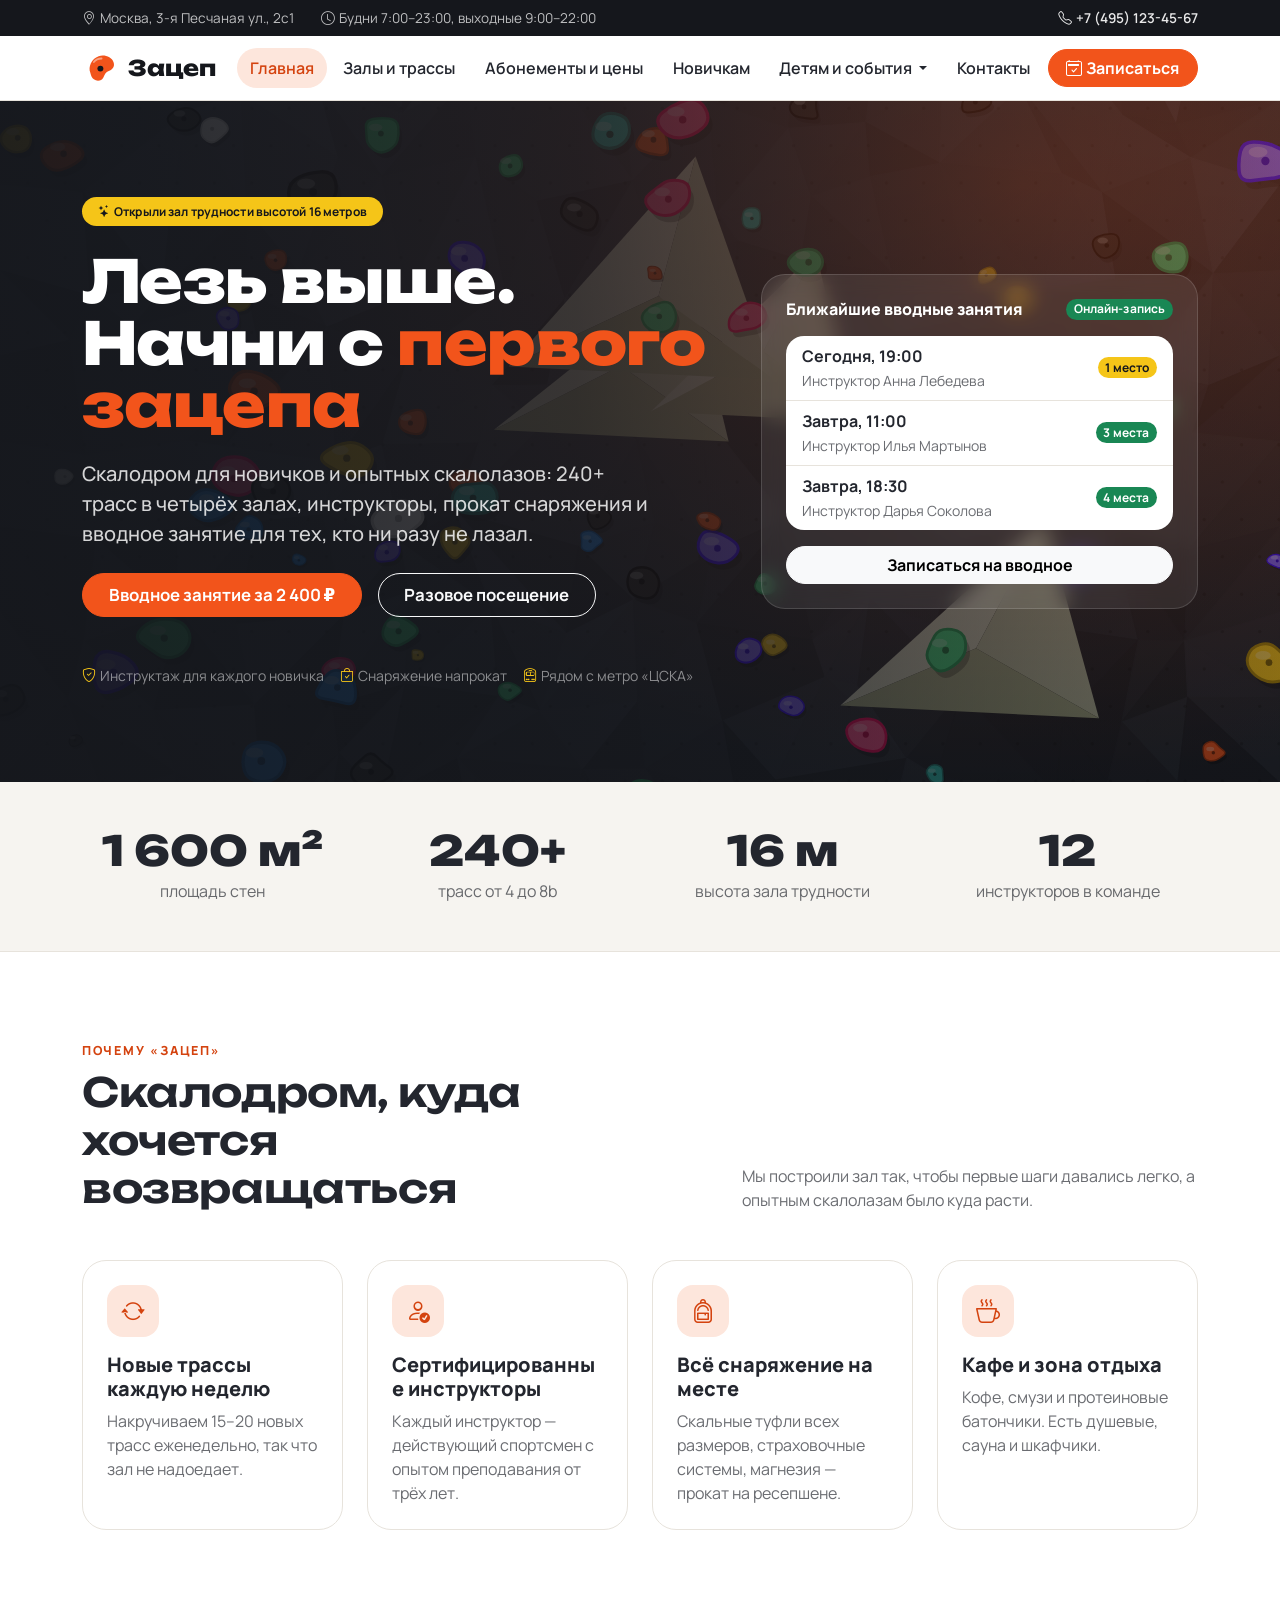
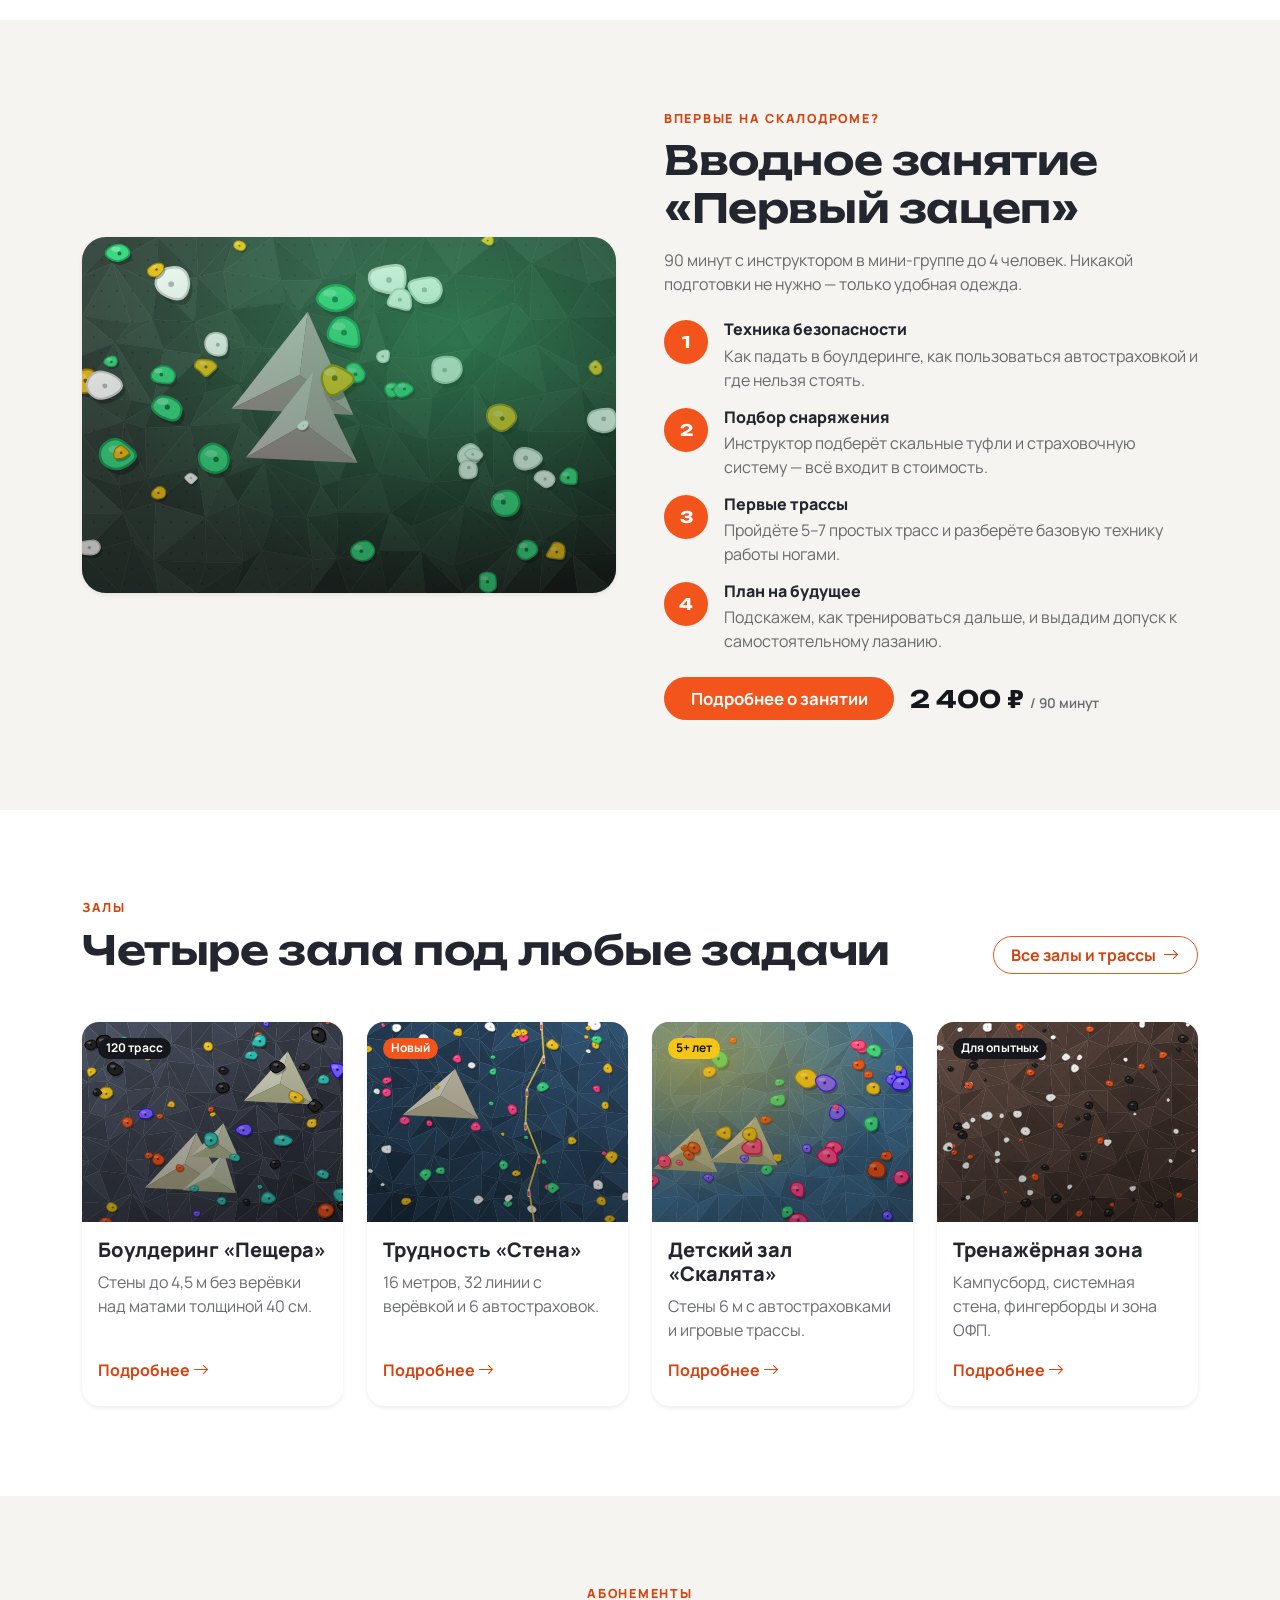
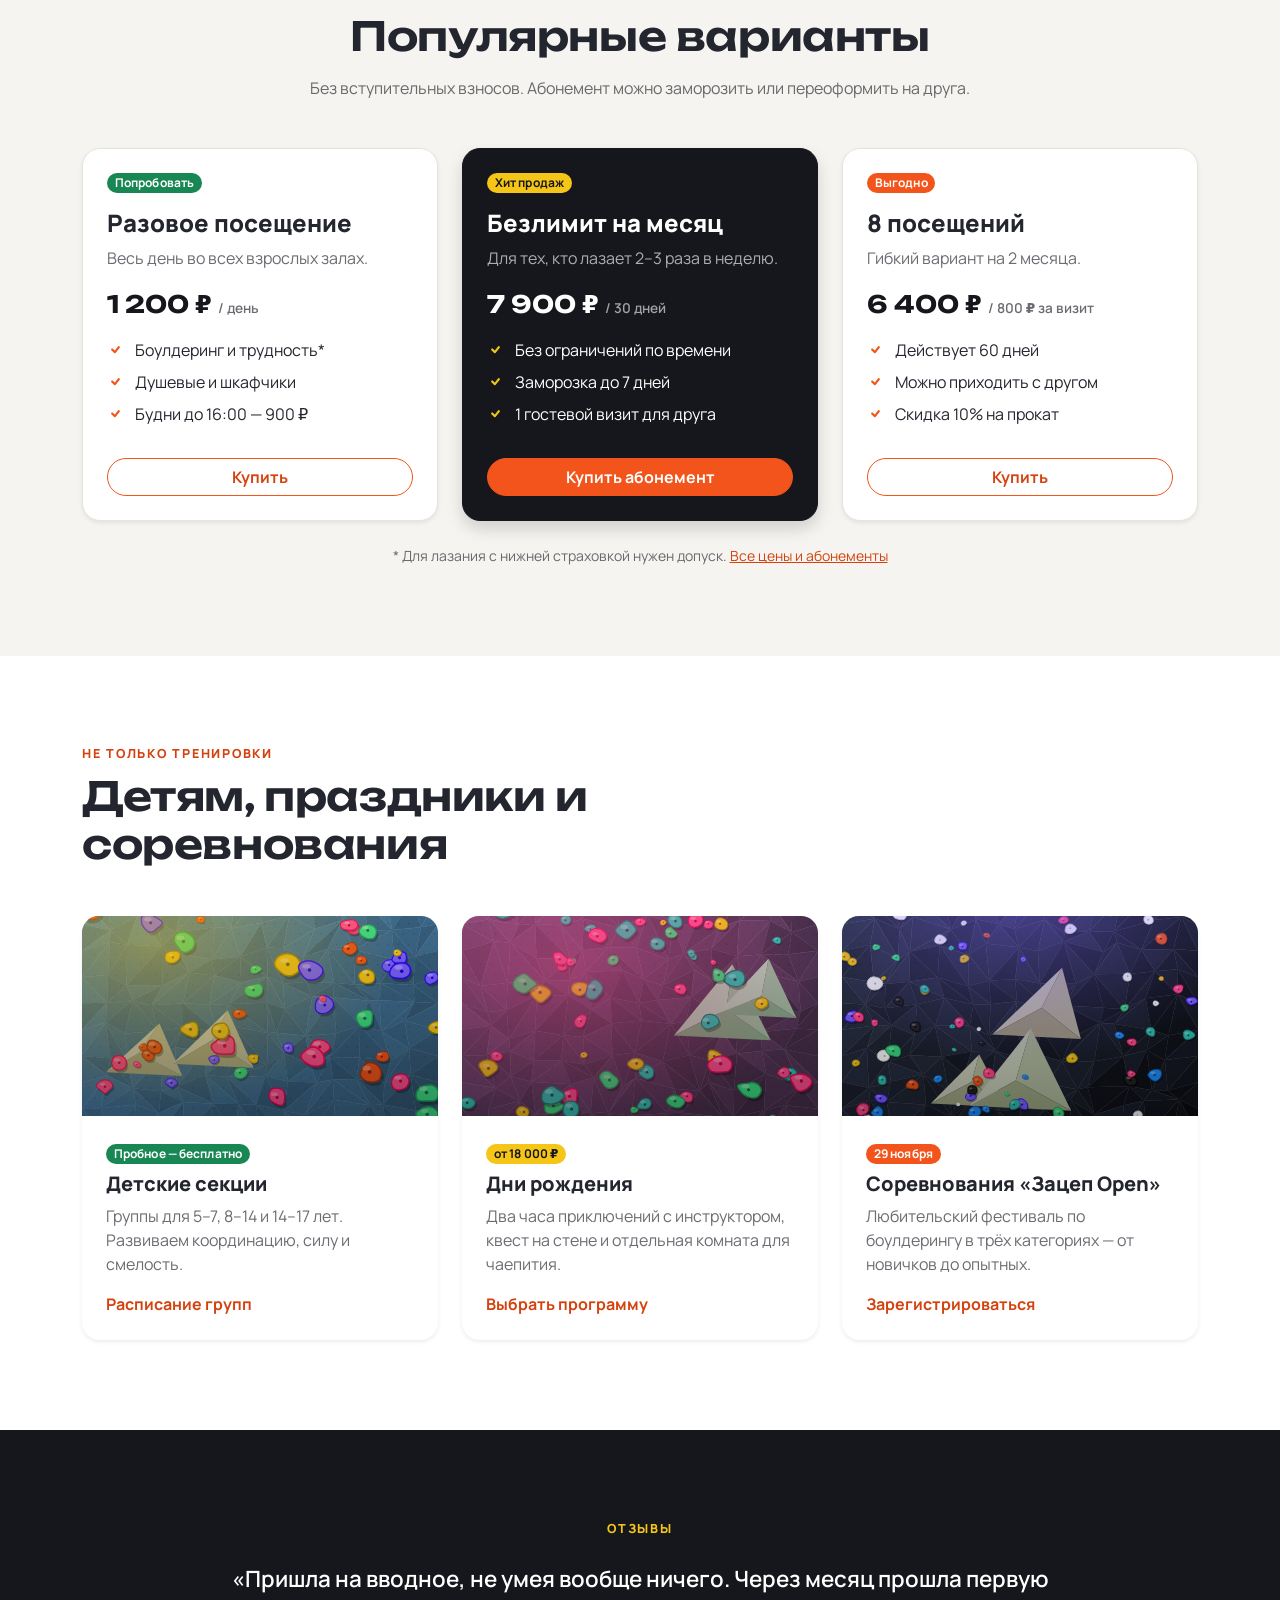
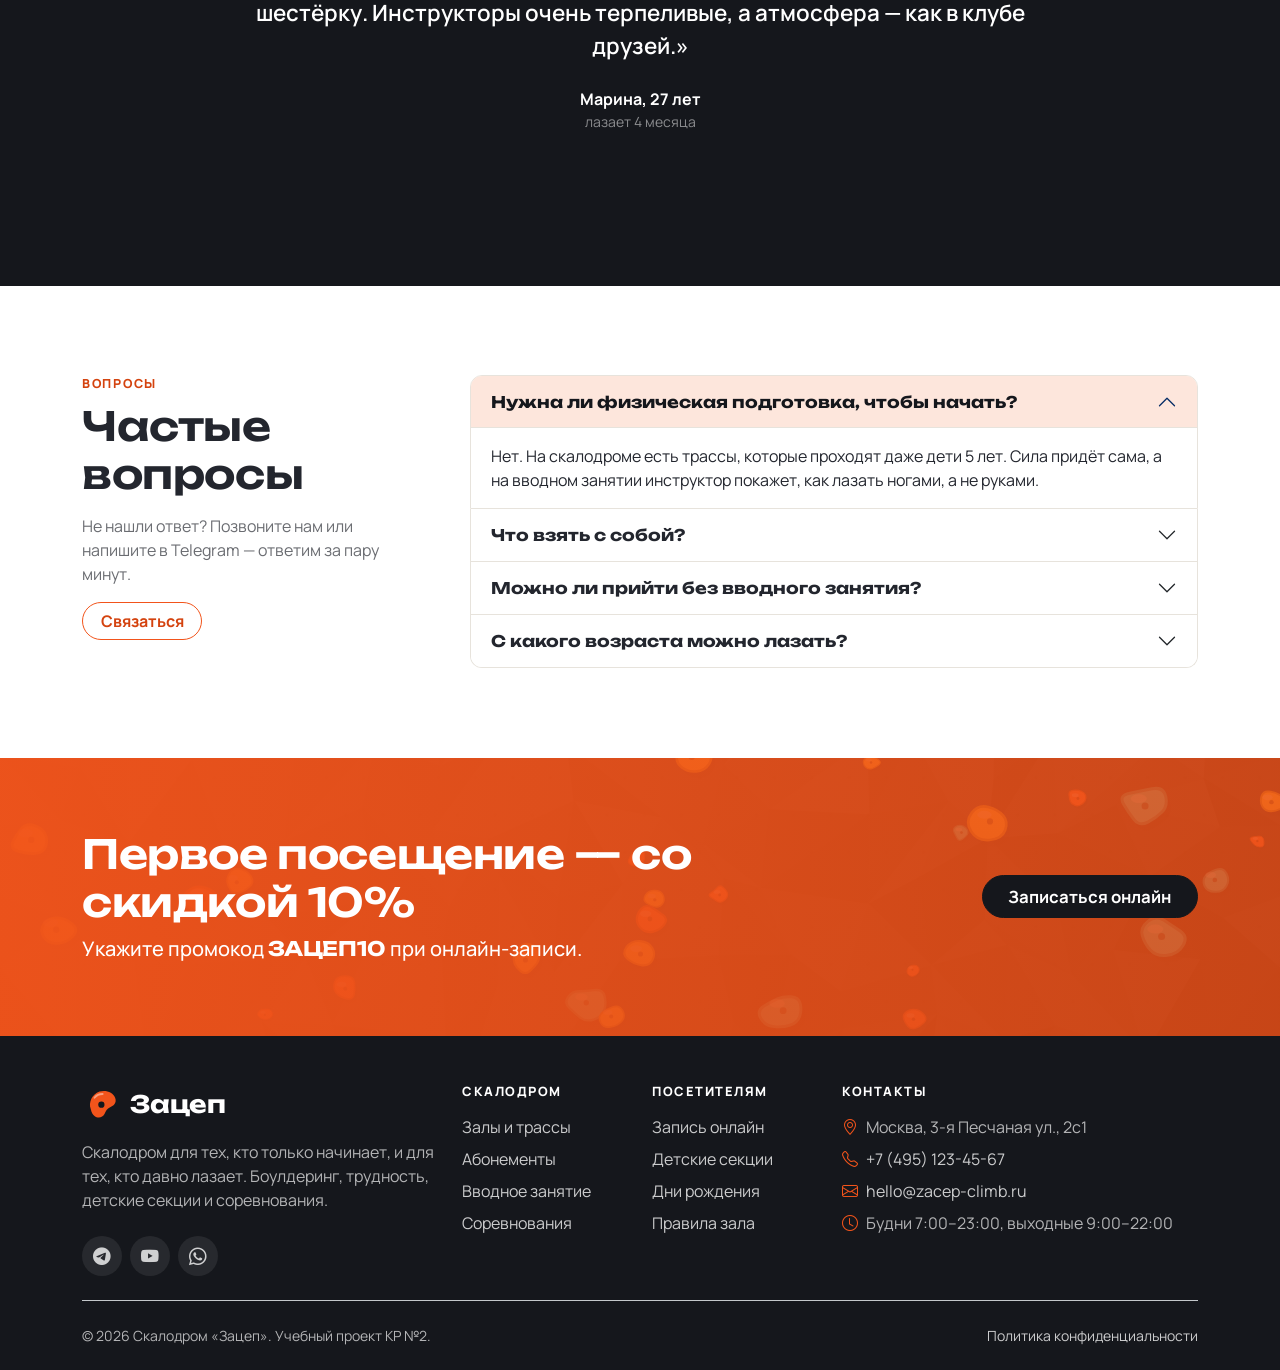
==== commit 232a3d73: "feat: rework contacts section with Yandex map and new address" ====
--- a/index.html
+++ b/index.html
@@ -22,8 +22,8 @@
     <div class="container">
       <div class="row align-items-center">
         <div class="col-md-8">
-          <span class="me-4"><i class="bi bi-geo-alt me-1" aria-hidden="true"></i>Москва, ул. Промышленная, 14, корп. 2</span>
-          <span><i class="bi bi-clock me-1" aria-hidden="true"></i>Ежедневно 7:00–23:00</span>
+          <span class="me-4"><i class="bi bi-geo-alt me-1" aria-hidden="true"></i>Москва, 3-я Песчаная ул., 2с1</span>
+          <span><i class="bi bi-clock me-1" aria-hidden="true"></i>Будни 7:00–23:00, выходные 9:00–22:00</span>
         </div>
         <div class="col-md-4 text-md-end">
           <a href="tel:+74951234567" class="fw-semibold"><i class="bi bi-telephone me-1" aria-hidden="true"></i>+7 (495) 123-45-67</a>
@@ -112,7 +112,7 @@
             <div class="row g-3 text-white-50 small">
               <div class="col-auto"><i class="bi bi-shield-check text-warning me-1" aria-hidden="true"></i>Инструктаж для каждого новичка</div>
               <div class="col-auto"><i class="bi bi-bag-check text-warning me-1" aria-hidden="true"></i>Снаряжение напрокат</div>
-              <div class="col-auto"><i class="bi bi-p-circle text-warning me-1" aria-hidden="true"></i>Бесплатная парковка</div>
+              <div class="col-auto"><i class="bi bi-train-front text-warning me-1" aria-hidden="true"></i>Рядом с метро «ЦСКА»</div>
             </div>
           </div>
 
@@ -581,10 +581,10 @@
         <div class="col-12 col-md-4 col-lg-4">
           <h2 class="mb-3">Контакты</h2>
           <ul class="list-unstyled d-grid gap-2 mb-0">
-            <li><i class="bi bi-geo-alt me-2 text-orange" aria-hidden="true"></i>Москва, ул. Промышленная, 14, корп. 2</li>
+            <li><i class="bi bi-geo-alt me-2 text-orange" aria-hidden="true"></i>Москва, 3-я Песчаная ул., 2с1</li>
             <li><i class="bi bi-telephone me-2 text-orange" aria-hidden="true"></i><a href="tel:+74951234567">+7 (495) 123-45-67</a></li>
             <li><i class="bi bi-envelope me-2 text-orange" aria-hidden="true"></i><a href="mailto:hello@zacep-climb.ru">hello@zacep-climb.ru</a></li>
-            <li><i class="bi bi-clock me-2 text-orange" aria-hidden="true"></i>Ежедневно 7:00–23:00</li>
+            <li><i class="bi bi-clock me-2 text-orange" aria-hidden="true"></i>Будни 7:00–23:00, выходные 9:00–22:00</li>
           </ul>
         </div>
       </div>
--- a/css/custom.css
+++ b/css/custom.css
@@ -220,7 +220,8 @@
 /* ---------- 7. Каталог ---------- */
 @media (min-width: 992px) { .filter-bar { position: sticky; top: 76px; z-index: 5; } }
 .catalog-item.is-hidden { display: none !important; }
-.map-box { min-height: 320px; background: #ece8e1 url("../images/map.svg") center / cover no-repeat; }
+.map-frame { min-height: 420px; background: #ece8e1; }
+.map-frame iframe { display: block; width: 100%; height: 100%; min-height: 420px; border: 0; }
 
 /* Сводка заказа */
 .summary-card { position: sticky; top: 96px; }
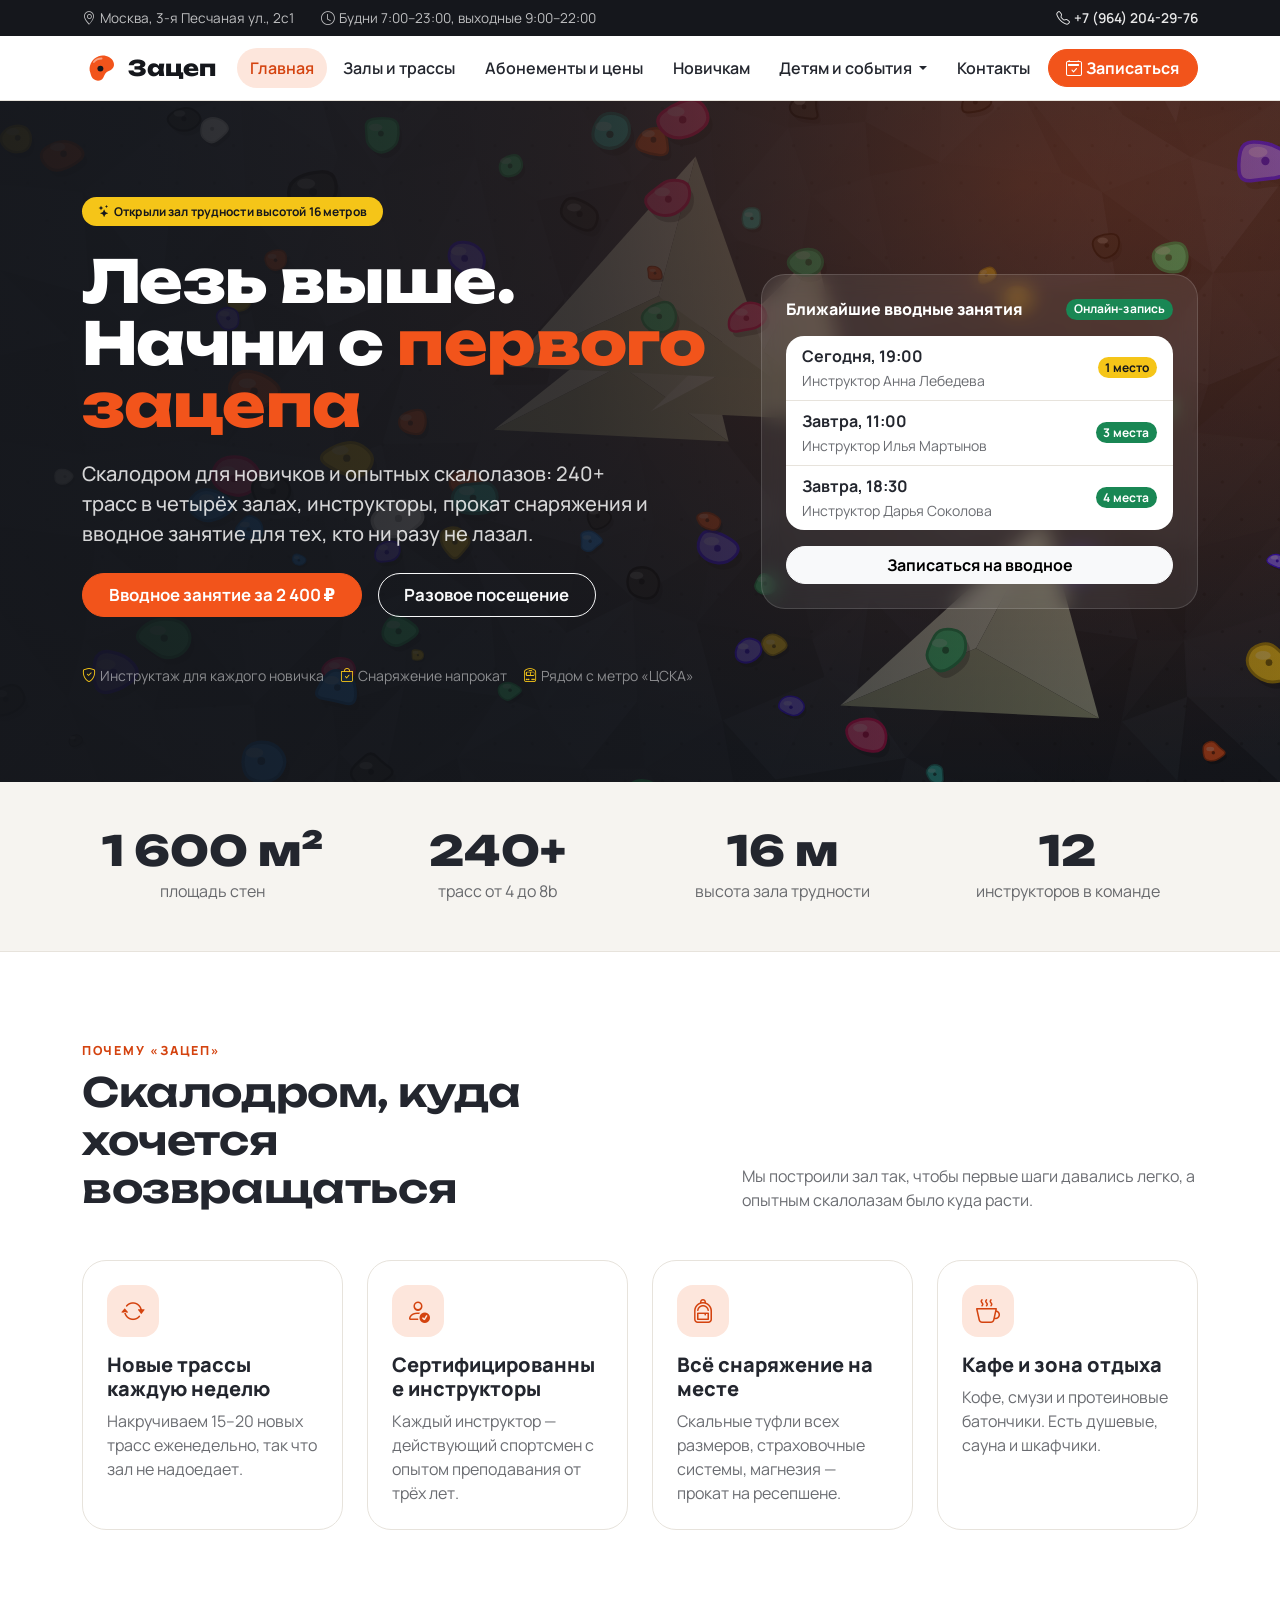
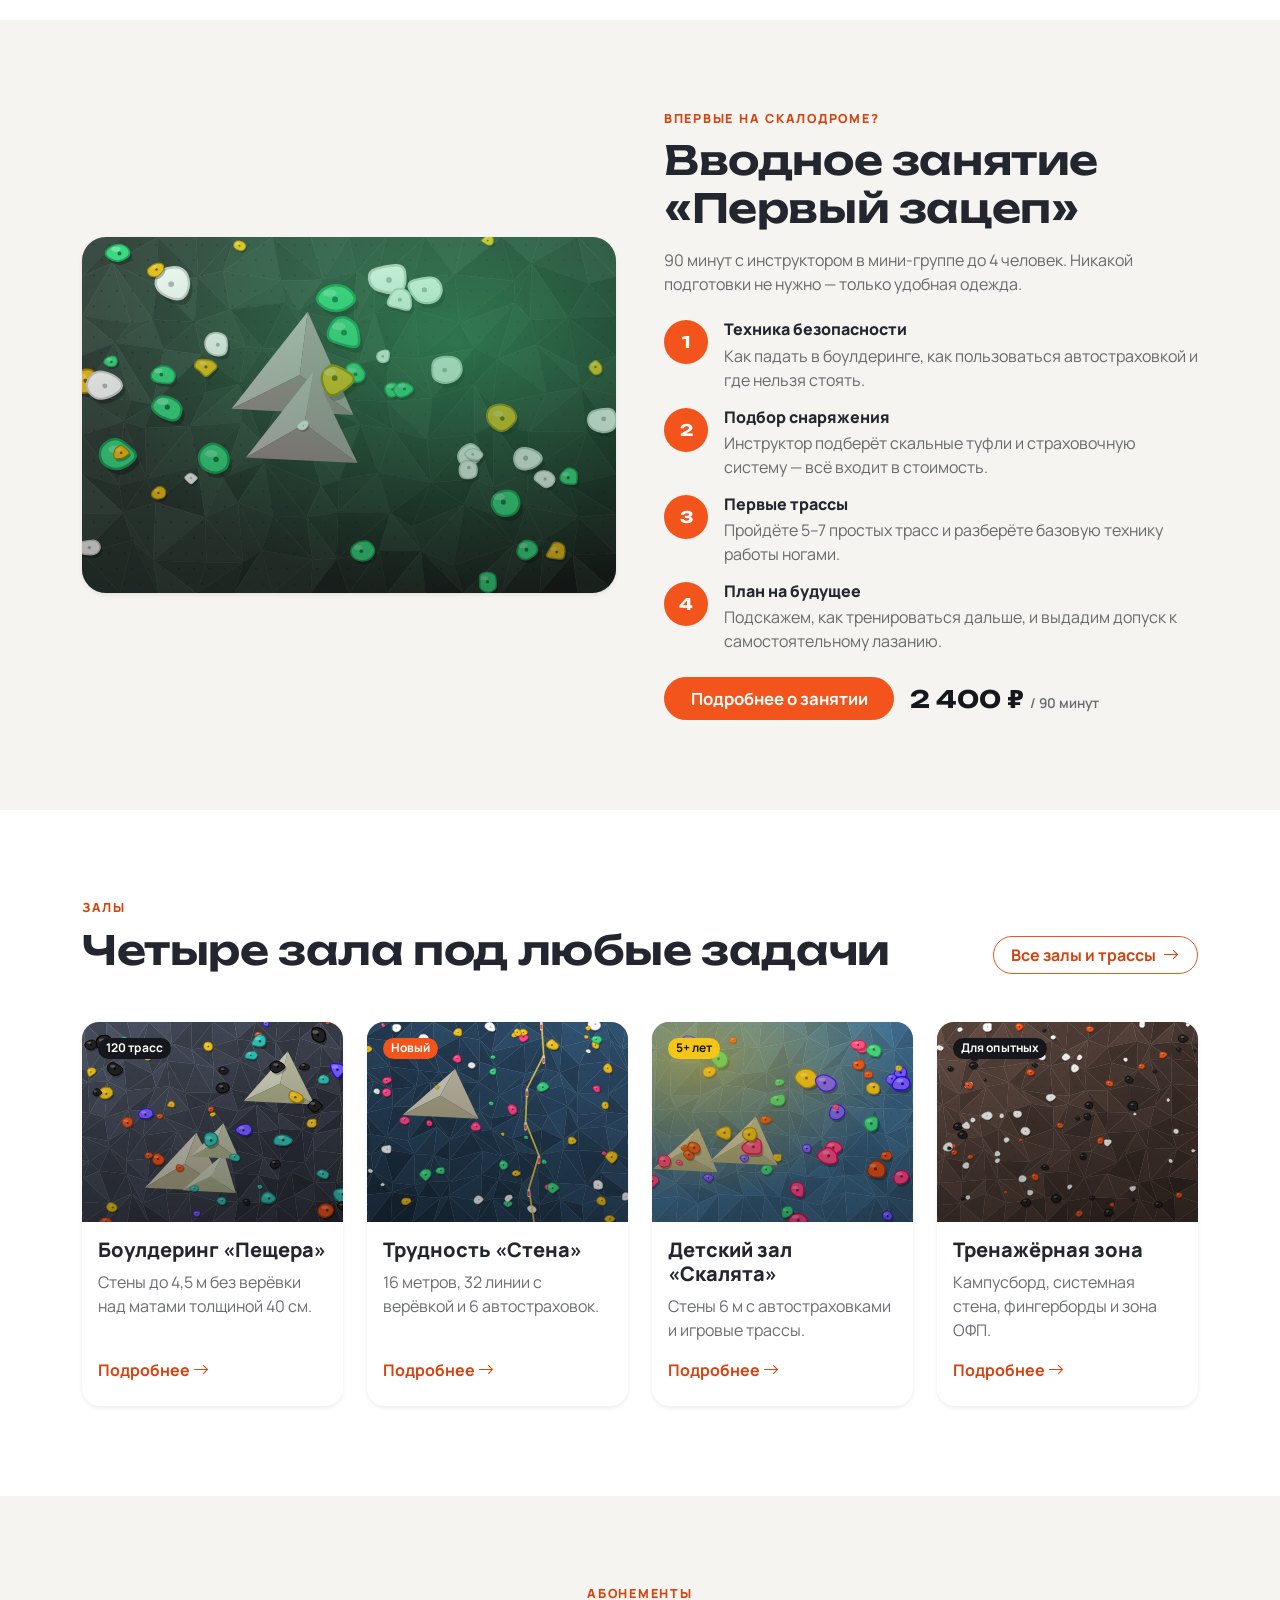
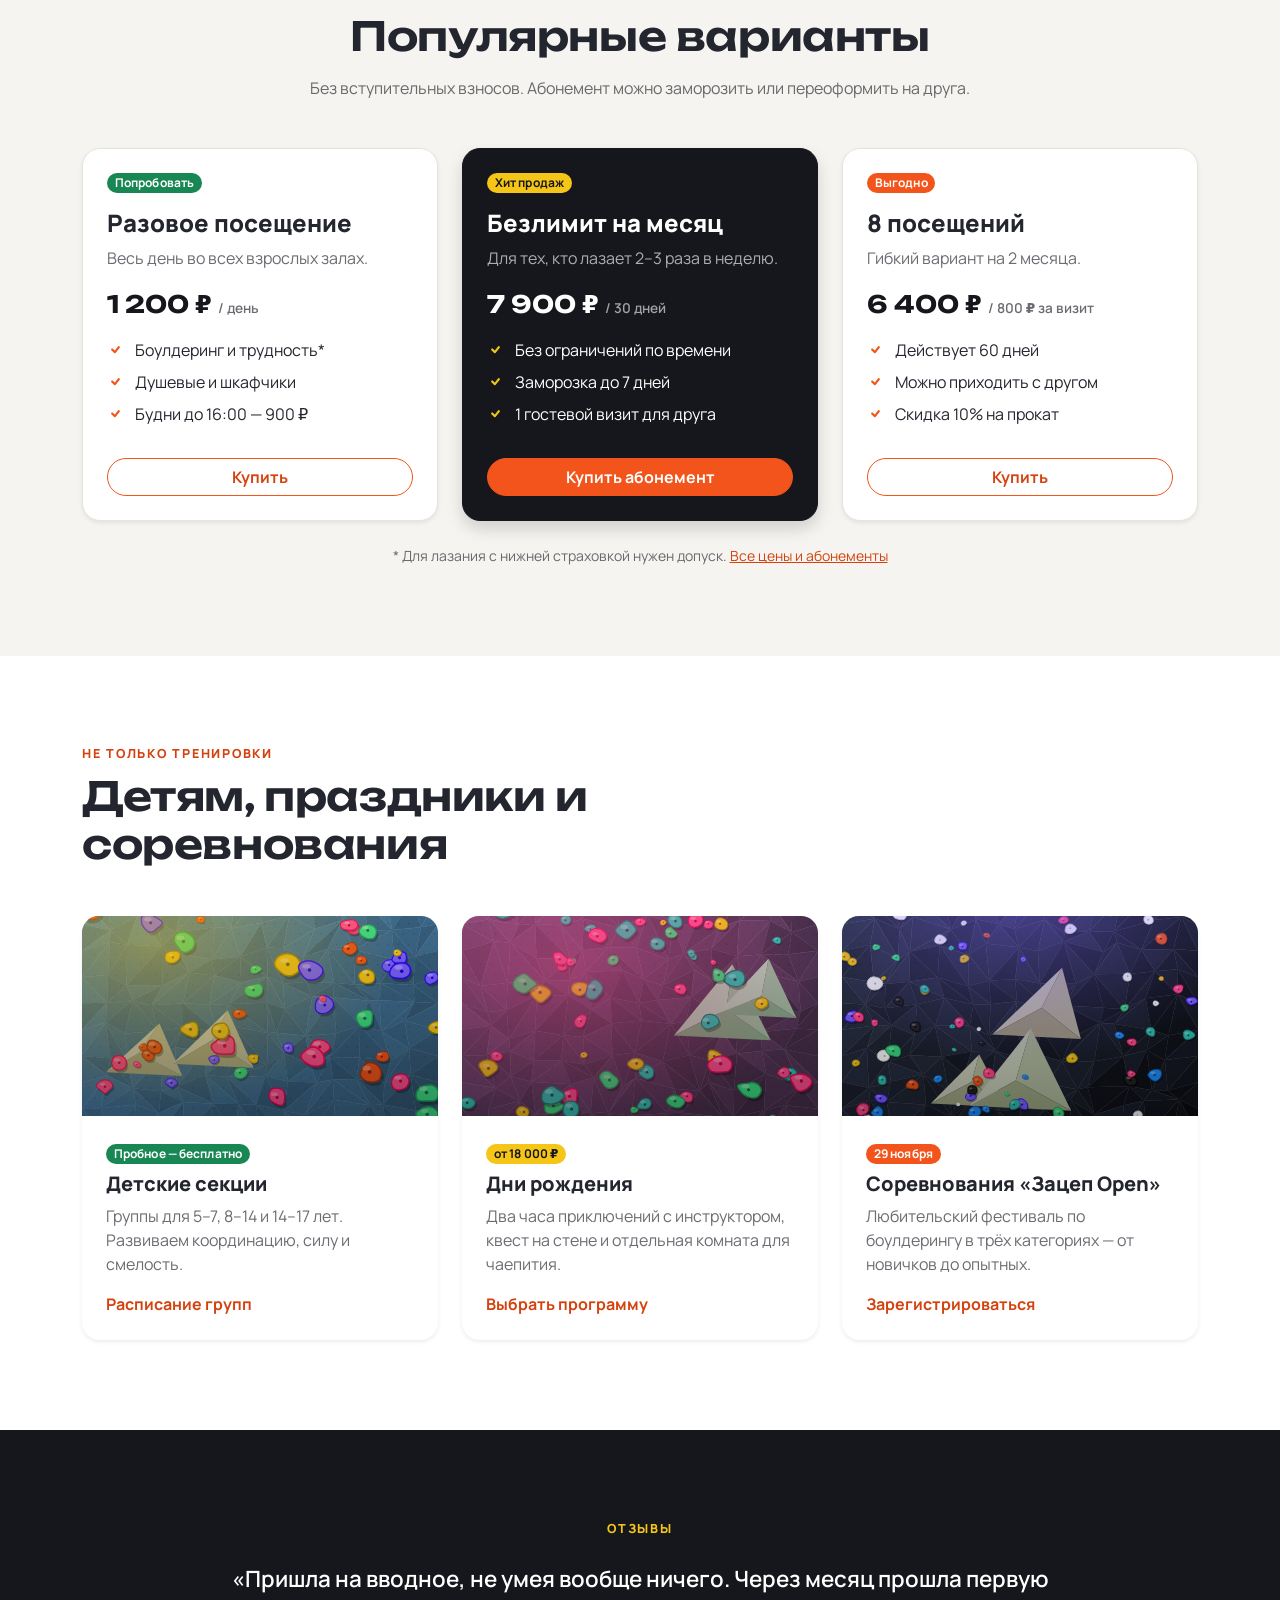
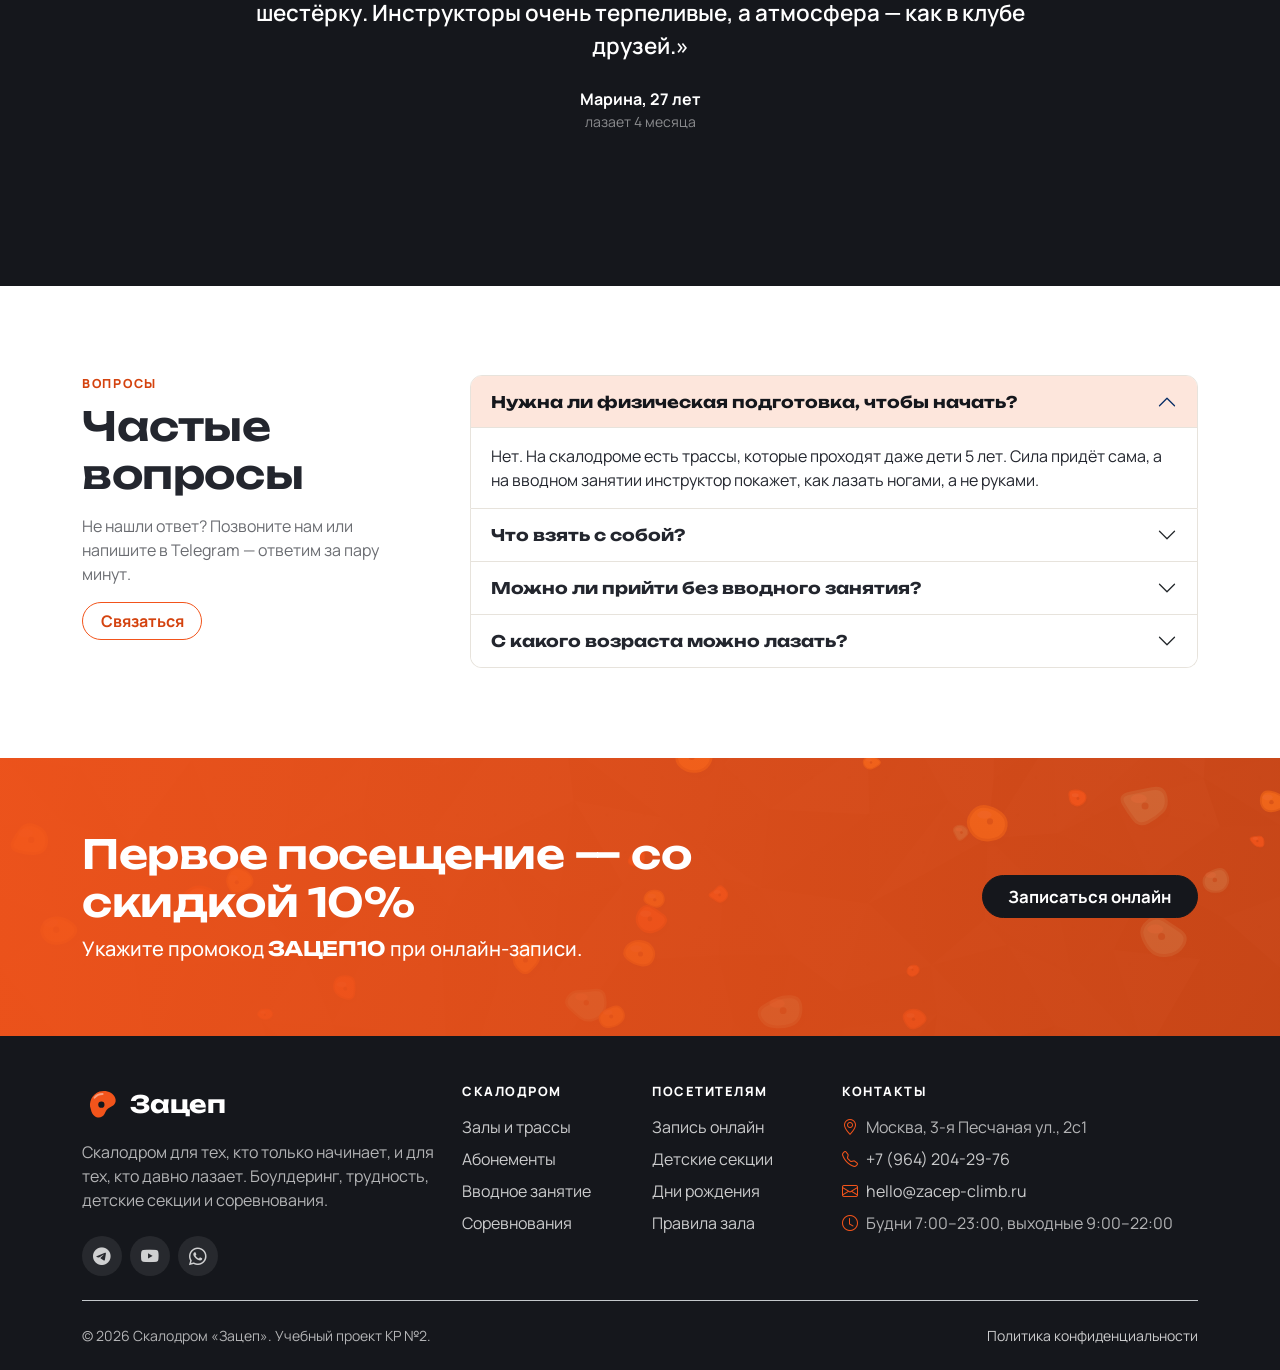
==== commit a1a8a820: "fix: update contact phone number" ====
--- a/index.html
+++ b/index.html
@@ -26,7 +26,7 @@
           <span><i class="bi bi-clock me-1" aria-hidden="true"></i>Будни 7:00–23:00, выходные 9:00–22:00</span>
         </div>
         <div class="col-md-4 text-md-end">
-          <a href="tel:+74951234567" class="fw-semibold"><i class="bi bi-telephone me-1" aria-hidden="true"></i>+7 (495) 123-45-67</a>
+          <a href="tel:+79642042976" class="fw-semibold"><i class="bi bi-telephone me-1" aria-hidden="true"></i>+7 (964) 204-29-76</a>
         </div>
       </div>
     </div>
@@ -582,7 +582,7 @@
           <h2 class="mb-3">Контакты</h2>
           <ul class="list-unstyled d-grid gap-2 mb-0">
             <li><i class="bi bi-geo-alt me-2 text-orange" aria-hidden="true"></i>Москва, 3-я Песчаная ул., 2с1</li>
-            <li><i class="bi bi-telephone me-2 text-orange" aria-hidden="true"></i><a href="tel:+74951234567">+7 (495) 123-45-67</a></li>
+            <li><i class="bi bi-telephone me-2 text-orange" aria-hidden="true"></i><a href="tel:+79642042976">+7 (964) 204-29-76</a></li>
             <li><i class="bi bi-envelope me-2 text-orange" aria-hidden="true"></i><a href="mailto:hello@zacep-climb.ru">hello@zacep-climb.ru</a></li>
             <li><i class="bi bi-clock me-2 text-orange" aria-hidden="true"></i>Будни 7:00–23:00, выходные 9:00–22:00</li>
           </ul>
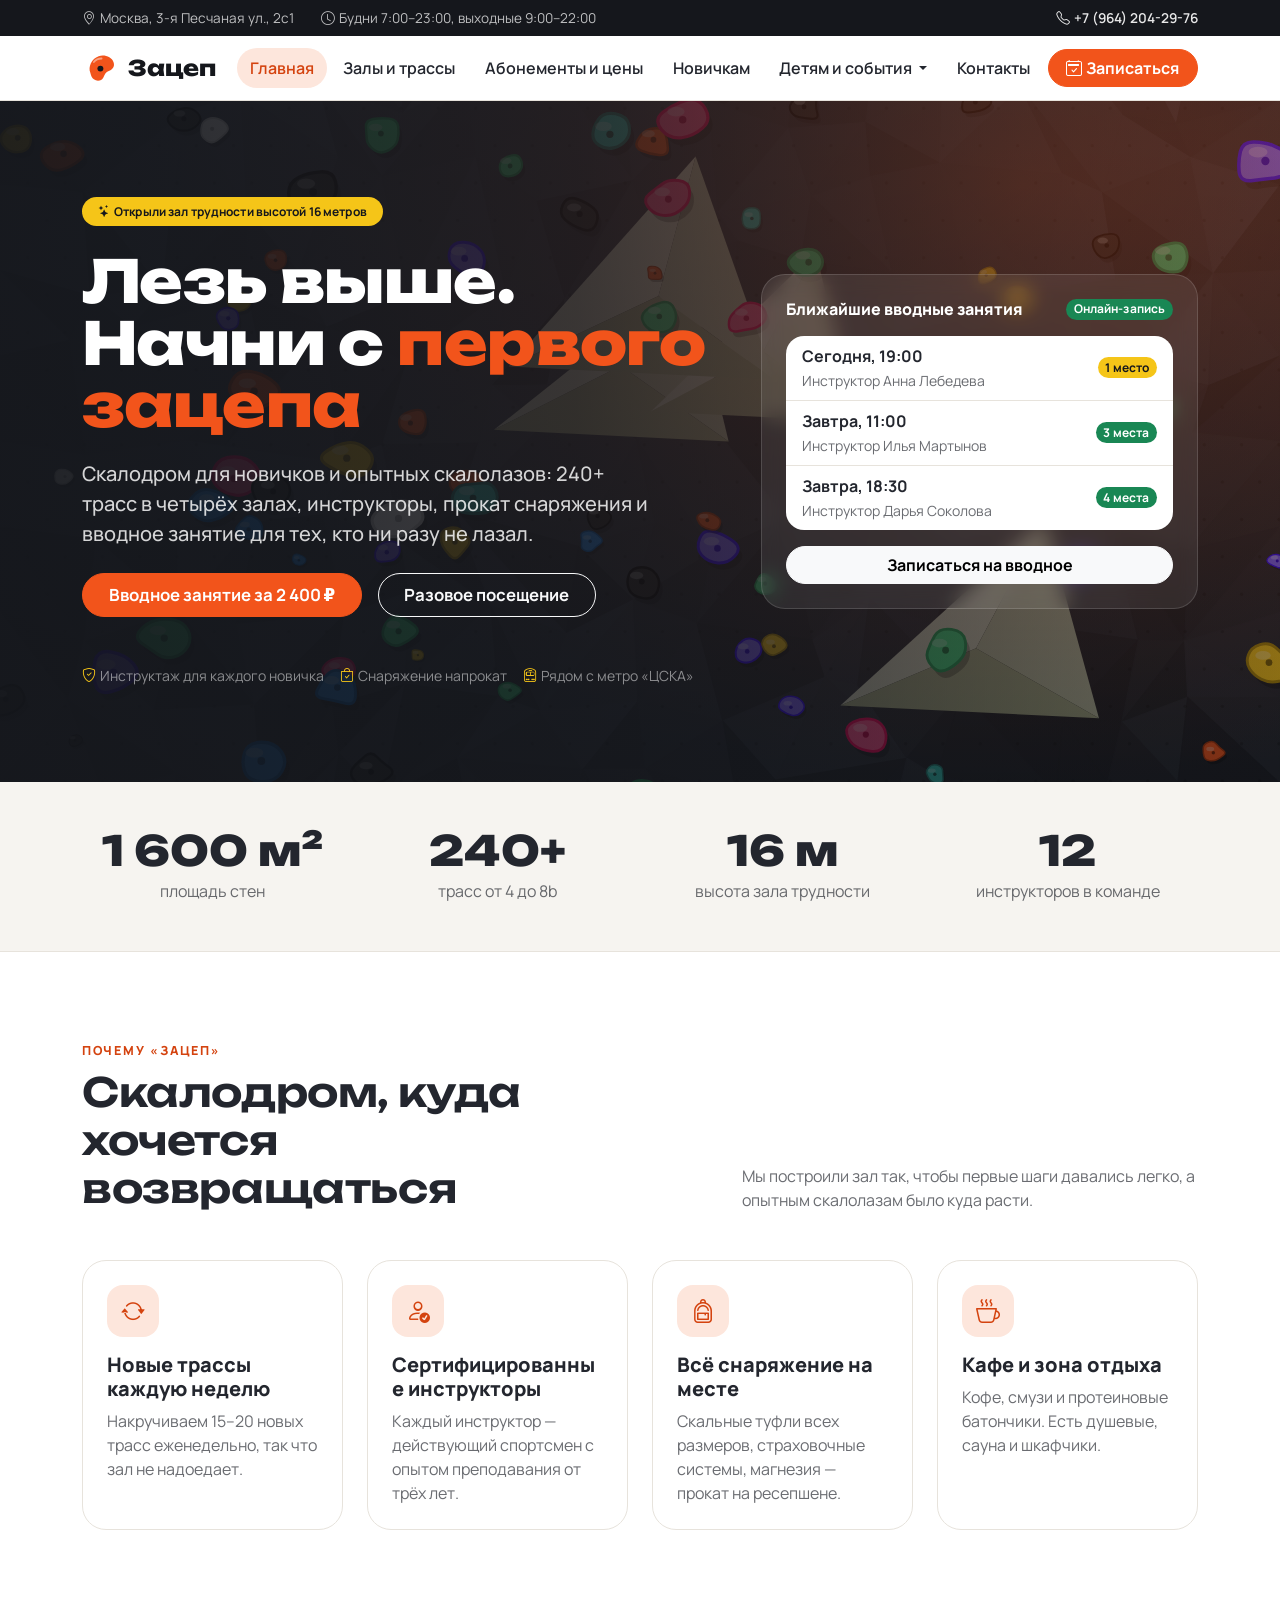
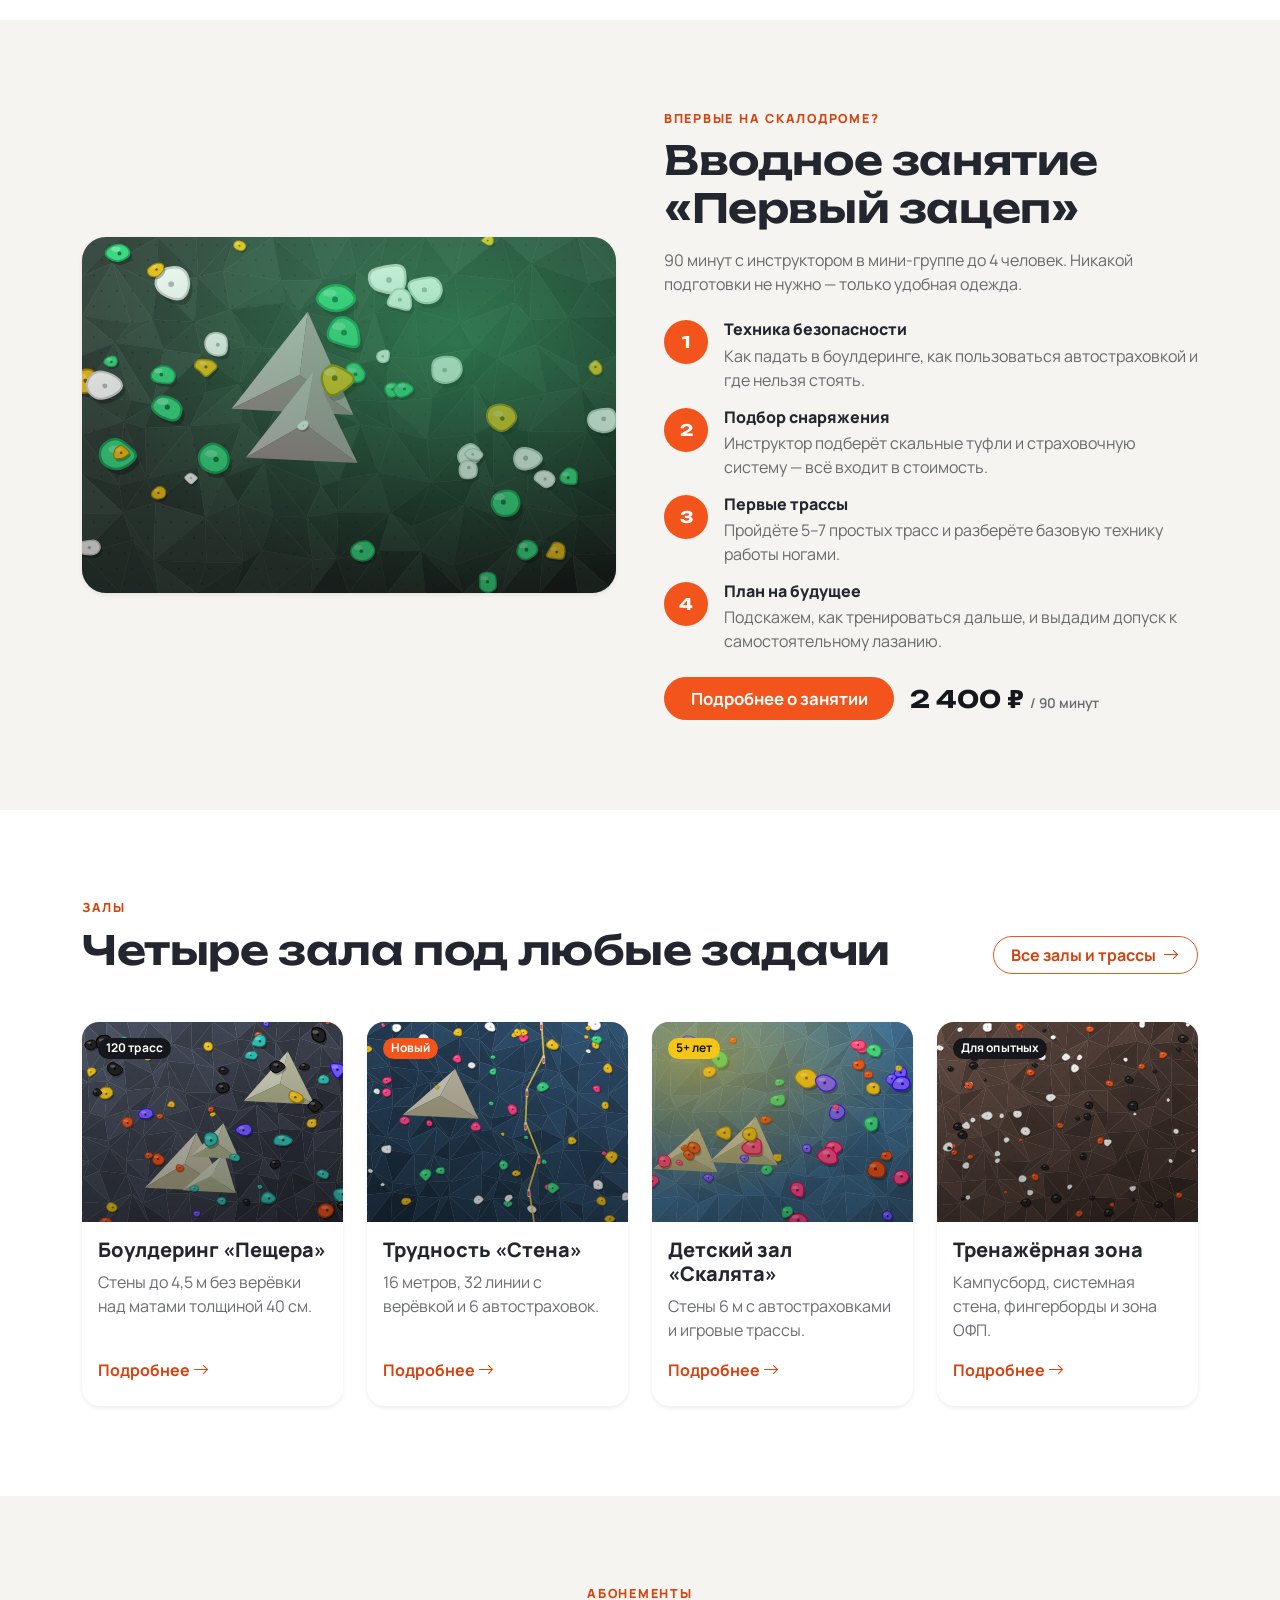
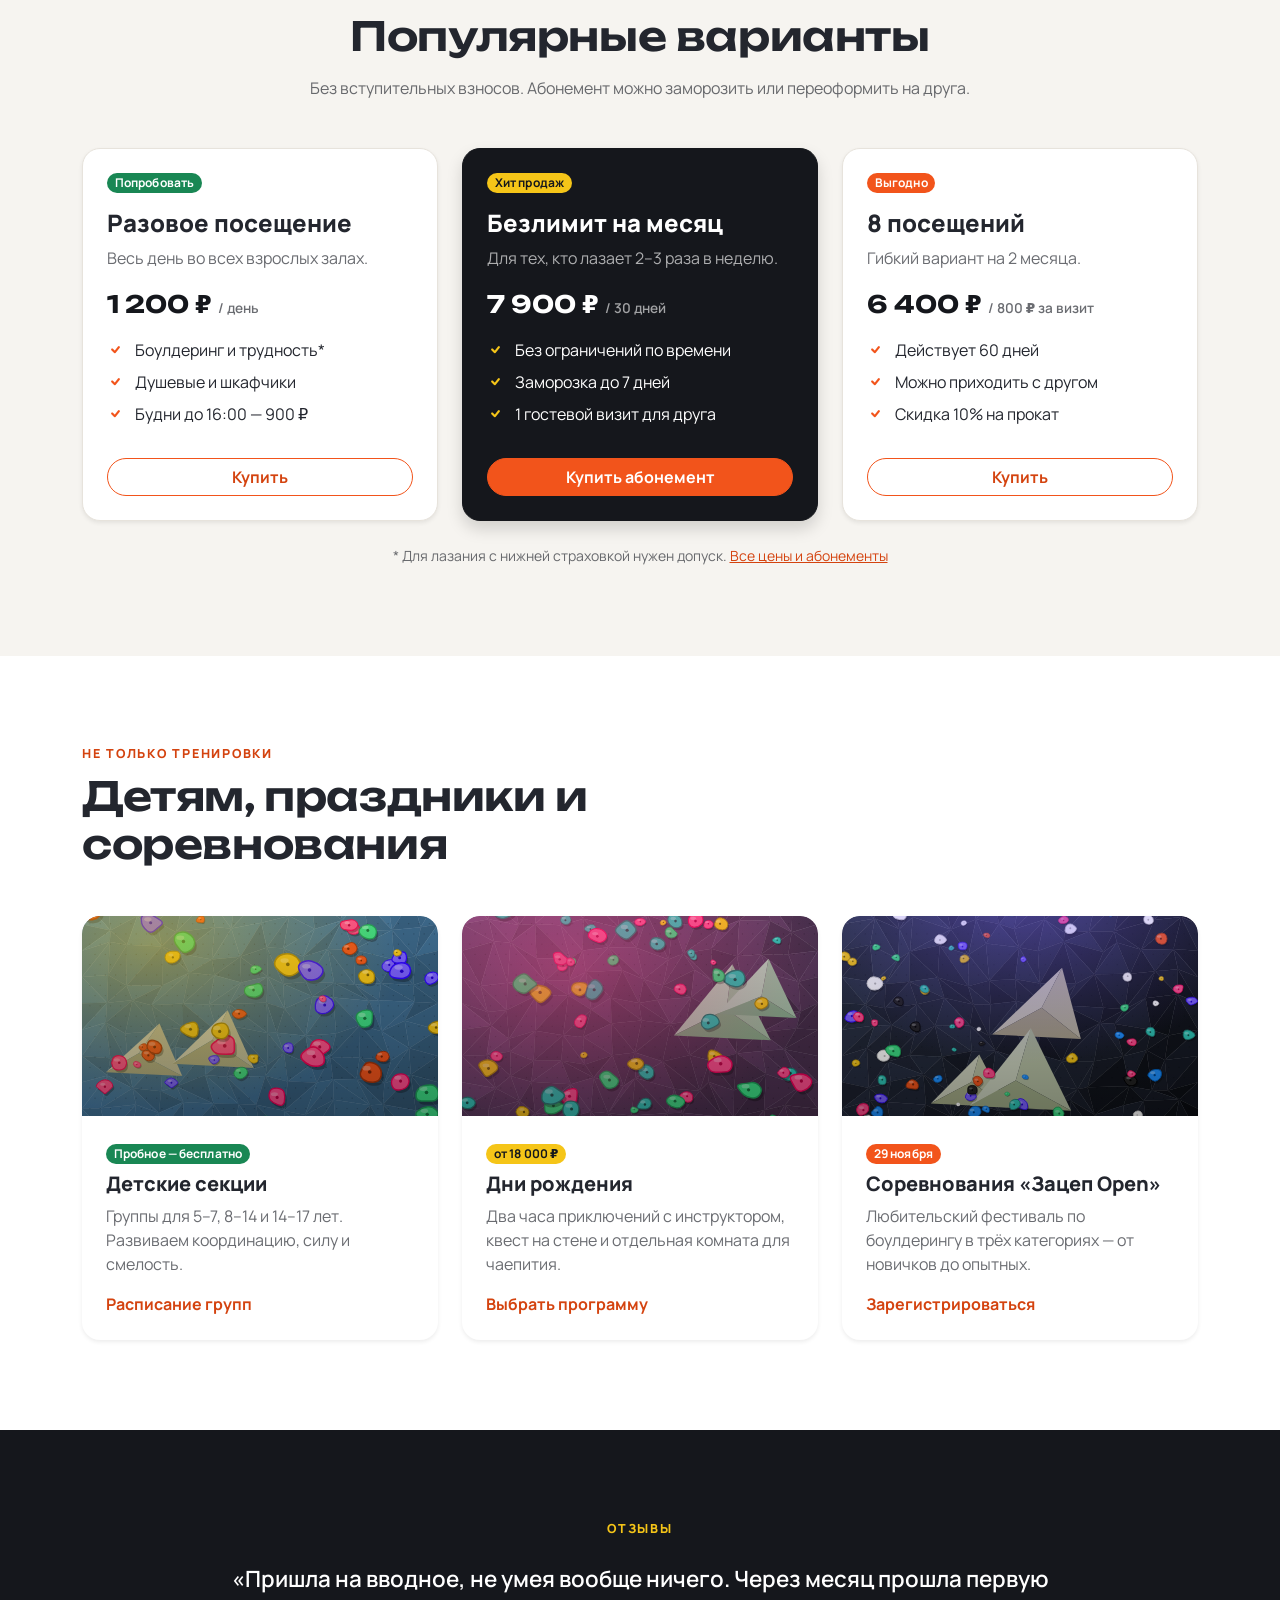
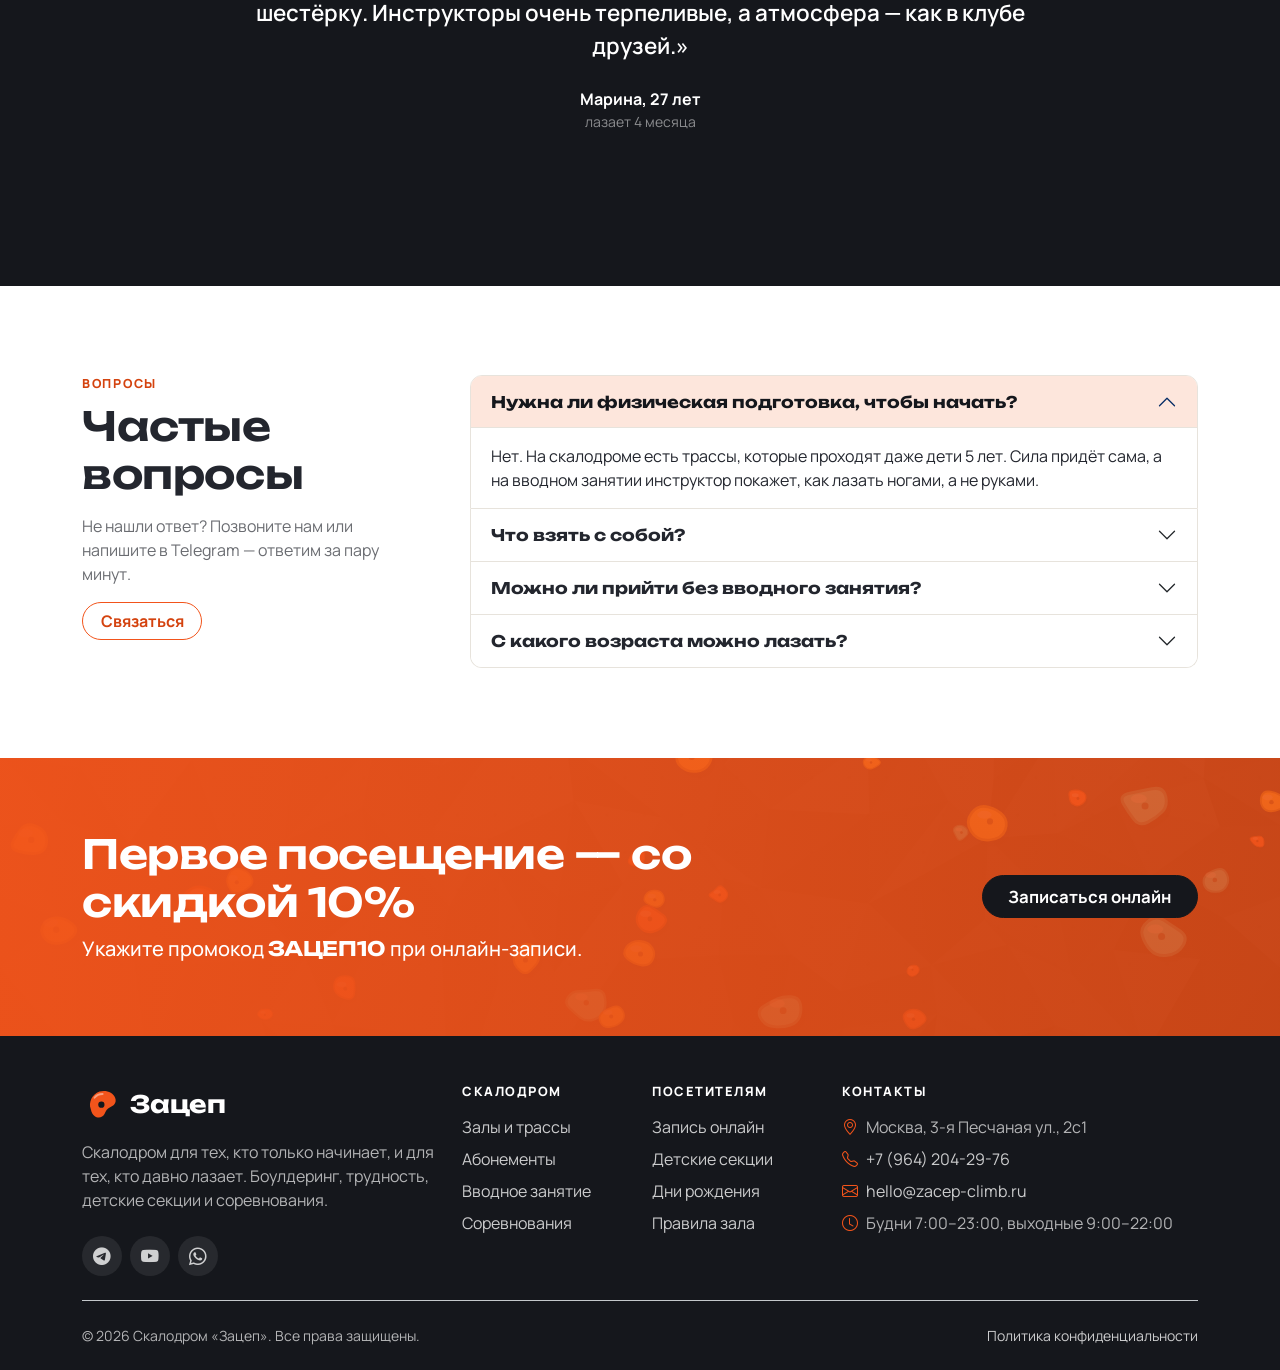
==== commit bd6a755f: "feat: add scroll animations and back-to-top button - reveal sections and cards on scroll, animate he" ====
--- a/index.html
+++ b/index.html
@@ -590,7 +590,7 @@
       </div>
 
       <div class="border-top border-secondary-subtle pt-4 d-flex flex-column flex-md-row justify-content-between gap-2 small">
-        <p class="mb-0">&copy; <span data-year>2026</span> Скалодром «Зацеп». Учебный проект КР №2.</p>
+        <p class="mb-0">&copy; <span data-year>2026</span> Скалодром «Зацеп». Все права защищены.</p>
         <p class="mb-0"><a href="contacts.html">Политика конфиденциальности</a></p>
       </div>
     </div>
--- a/css/custom.css
+++ b/css/custom.css
@@ -246,8 +246,84 @@
 :focus-visible { outline: 3px solid var(--zc-orange); outline-offset: 2px; }
 .skip-link:focus { position: fixed; top: .5rem; left: .5rem; z-index: 2000; }
 
+/* ---------- 9. Анимации ---------- */
+@keyframes zc-rise {
+  from { opacity: 0; transform: translateY(24px); }
+  to { opacity: 1; transform: none; }
+}
+@keyframes zc-bob {
+  0%, 100% { transform: translateY(0); }
+  50% { transform: translateY(-3px); }
+}
+@keyframes zc-launch {
+  0% { transform: translateY(0); opacity: 1; }
+  45% { transform: translateY(-140%); opacity: 0; }
+  46% { transform: translateY(140%); opacity: 0; }
+  100% { transform: translateY(0); opacity: 1; }
+}
+
+/* Первый экран и шапки страниц выезжают по очереди */
+.hero > .container > .row > * > *,
+.page-header .container > * { animation: zc-rise .7s cubic-bezier(.2, .7, .2, 1) both; }
+.hero > .container > .row > * > :nth-child(2), .page-header .container > :nth-child(2) { animation-delay: .12s; }
+.hero > .container > .row > * > :nth-child(3), .page-header .container > :nth-child(3) { animation-delay: .24s; }
+.hero > .container > .row > * > :nth-child(4), .page-header .container > :nth-child(4) { animation-delay: .36s; }
+.hero > .container > .row > * > :nth-child(n+5) { animation-delay: .48s; }
+.hero .hero-card { animation-delay: .3s; }
+
+/* Появление блоков при прокрутке (класс .reveal ставит main.js) */
+.reveal {
+  opacity: 0;
+  transform: translateY(32px);
+  transition: opacity .7s ease, transform .7s cubic-bezier(.2, .7, .2, 1);
+  transition-delay: var(--reveal-delay, 0ms);
+}
+.reveal.is-visible { opacity: 1; transform: none; }
+
+/* Микроанимации при наведении */
+.btn { transition: color .15s ease, background-color .15s ease, border-color .15s ease, box-shadow .15s ease, transform .15s ease; }
+.btn:hover { transform: translateY(-2px); }
+.btn:active, .input-group .btn:hover, .btn-group .btn:hover { transform: none; }
+.feature-icon { transition: transform .3s cubic-bezier(.3, 1.6, .5, 1); }
+.card:hover .feature-icon, .feature-icon:hover { transform: rotate(-8deg) scale(1.1); }
+.card-img-wrap, .card:has(> .card-img-top) { overflow: hidden; }
+.card-hover .card-img-top { transition: transform .5s ease; }
+.card-hover:hover .card-img-top { transform: scale(1.05); }
+.social-link { transition: background-color .2s ease, transform .2s ease; }
+.social-link:hover { transform: translateY(-3px); }
+.site-navbar { transition: box-shadow .25s ease; }
+.site-navbar.is-scrolled { box-shadow: 0 .5rem 1.5rem rgba(21, 23, 28, .08); }
+
+/* Кнопка «Наверх» */
+.to-top {
+  position: fixed; right: 1.25rem; bottom: 1.25rem; z-index: 1030;
+  width: 3.25rem; height: 3.25rem; padding: 0;
+  display: grid; place-items: center;
+  border: 0; border-radius: 50%;
+  background: var(--zc-orange); color: #fff; font-size: 1.35rem;
+  box-shadow: 0 .75rem 1.75rem rgba(242, 84, 27, .35);
+  overflow: hidden;
+  opacity: 0; visibility: hidden; transform: translateY(1rem) scale(.8);
+  transition: opacity .3s ease, transform .3s cubic-bezier(.3, 1.4, .5, 1), visibility .3s, background-color .2s ease;
+}
+.to-top.is-shown { opacity: 1; visibility: visible; transform: none; }
+.to-top:hover { background: var(--zc-orange-dark); }
+.to-top.is-shown:hover { transform: translateY(-3px); }
+.to-top-ring { position: absolute; inset: 0; width: 100%; height: 100%; transform: rotate(-90deg); }
+.to-top-ring circle { fill: none; stroke-width: 3; }
+.to-top-track { stroke: rgba(255, 255, 255, .25); }
+.to-top-progress { stroke: #fff; stroke-linecap: round; transition: stroke-dashoffset .1s linear; }
+.to-top-arrow { position: relative; line-height: 1; }
+.to-top:hover .to-top-arrow { animation: zc-bob .8s ease-in-out infinite; }
+.to-top.is-launching .to-top-arrow { animation: zc-launch .6s ease-in-out; }
+@media (max-width: 575.98px) { .to-top { right: 1rem; bottom: 1rem; width: 3rem; height: 3rem; } }
+
 @media (prefers-reduced-motion: reduce) {
   .card-hover, .card-hover:hover { transition: none; transform: none; }
+  .hero > .container > .row > * > *, .page-header .container > *,
+  .to-top-arrow, .to-top:hover .to-top-arrow, .to-top.is-launching .to-top-arrow { animation: none; }
+  .btn:hover, .social-link:hover, .to-top.is-shown:hover,
+  .card-hover:hover .card-img-top, .card:hover .feature-icon, .feature-icon:hover { transform: none; }
 }
 
 @media (max-width: 991.98px) {
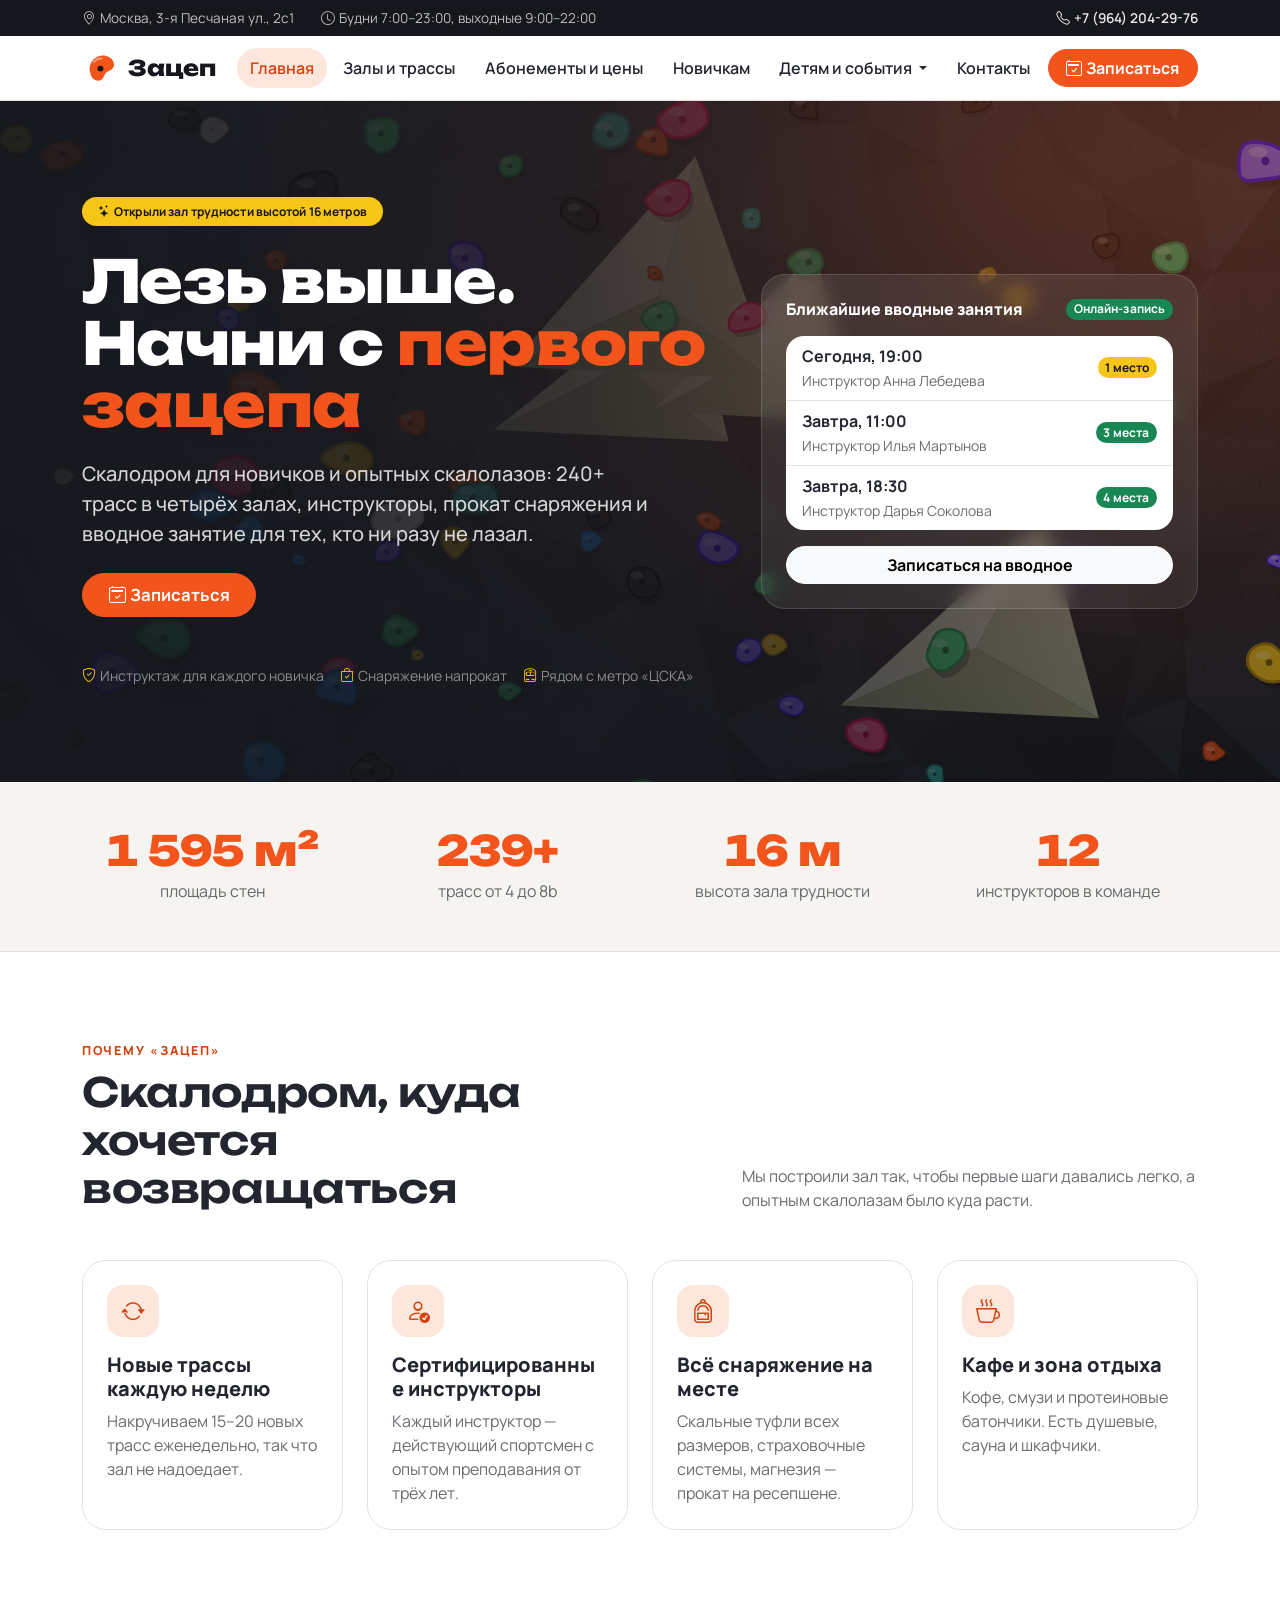
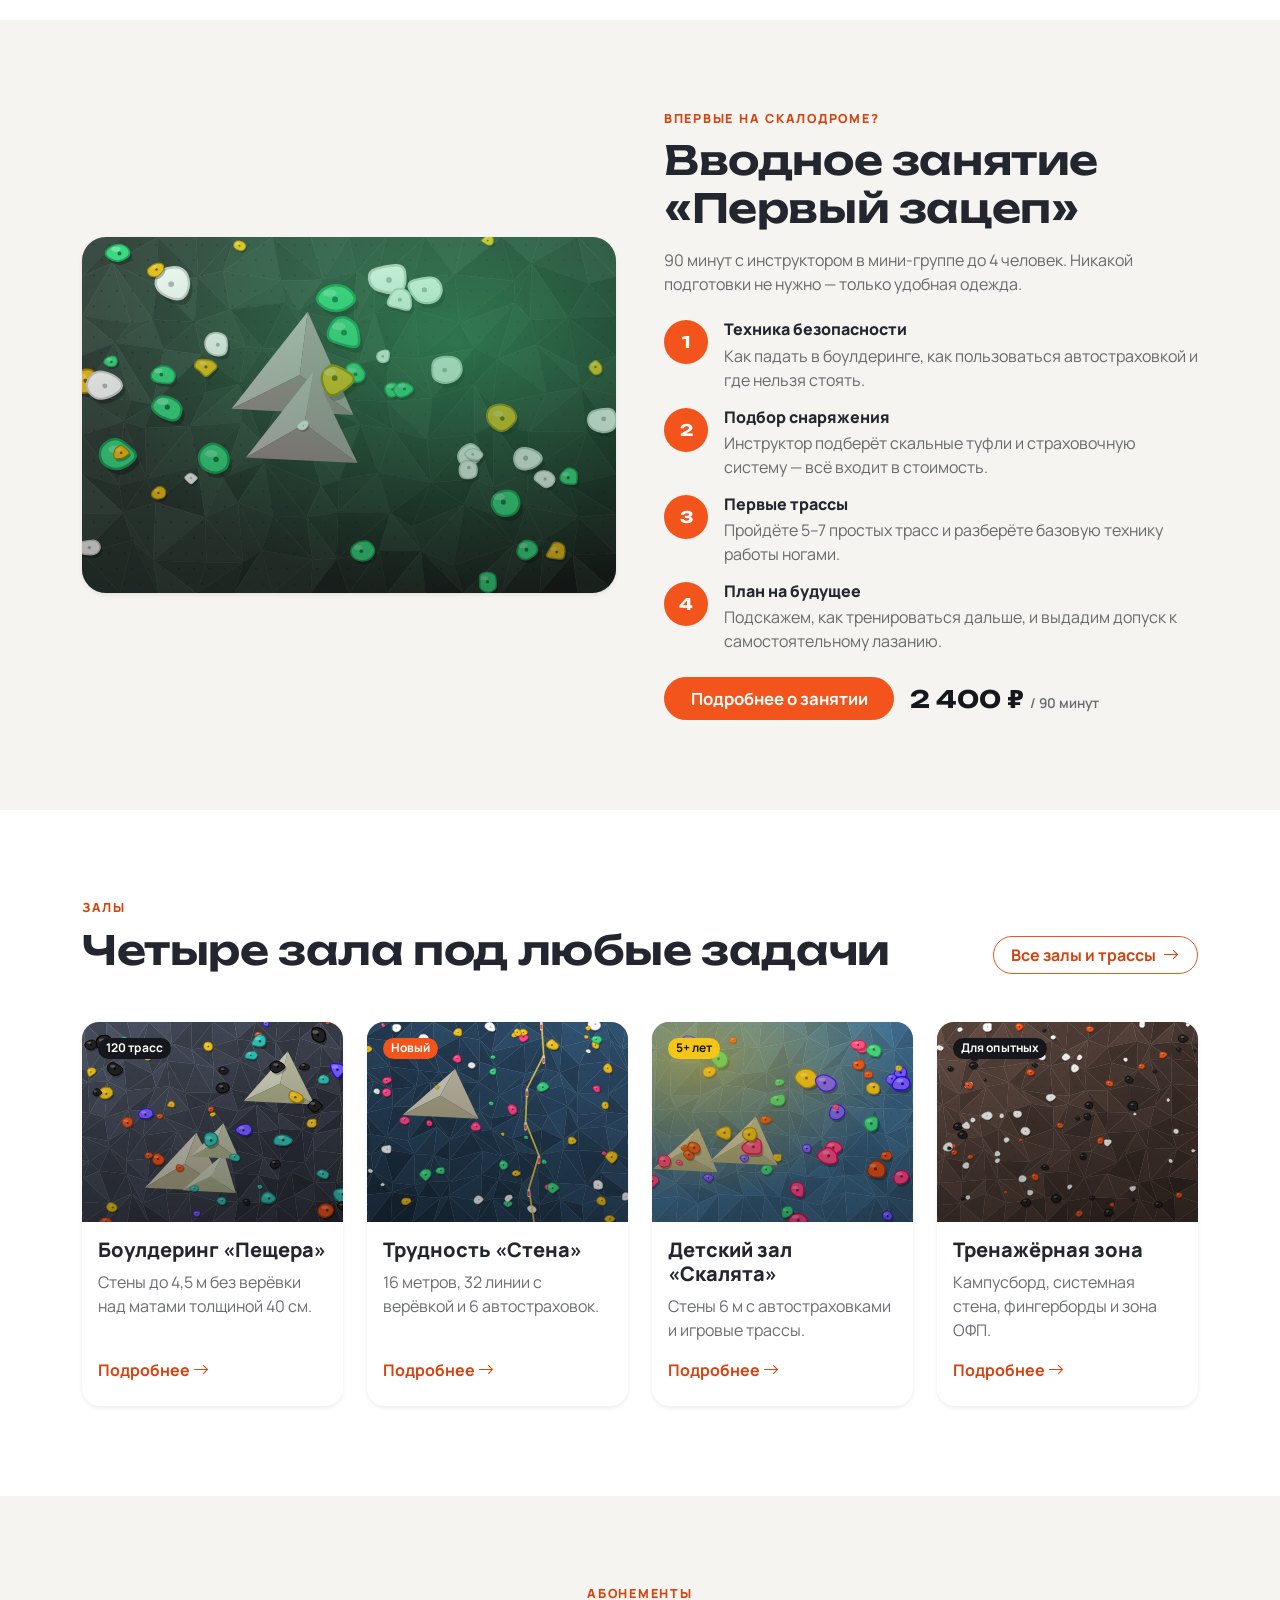
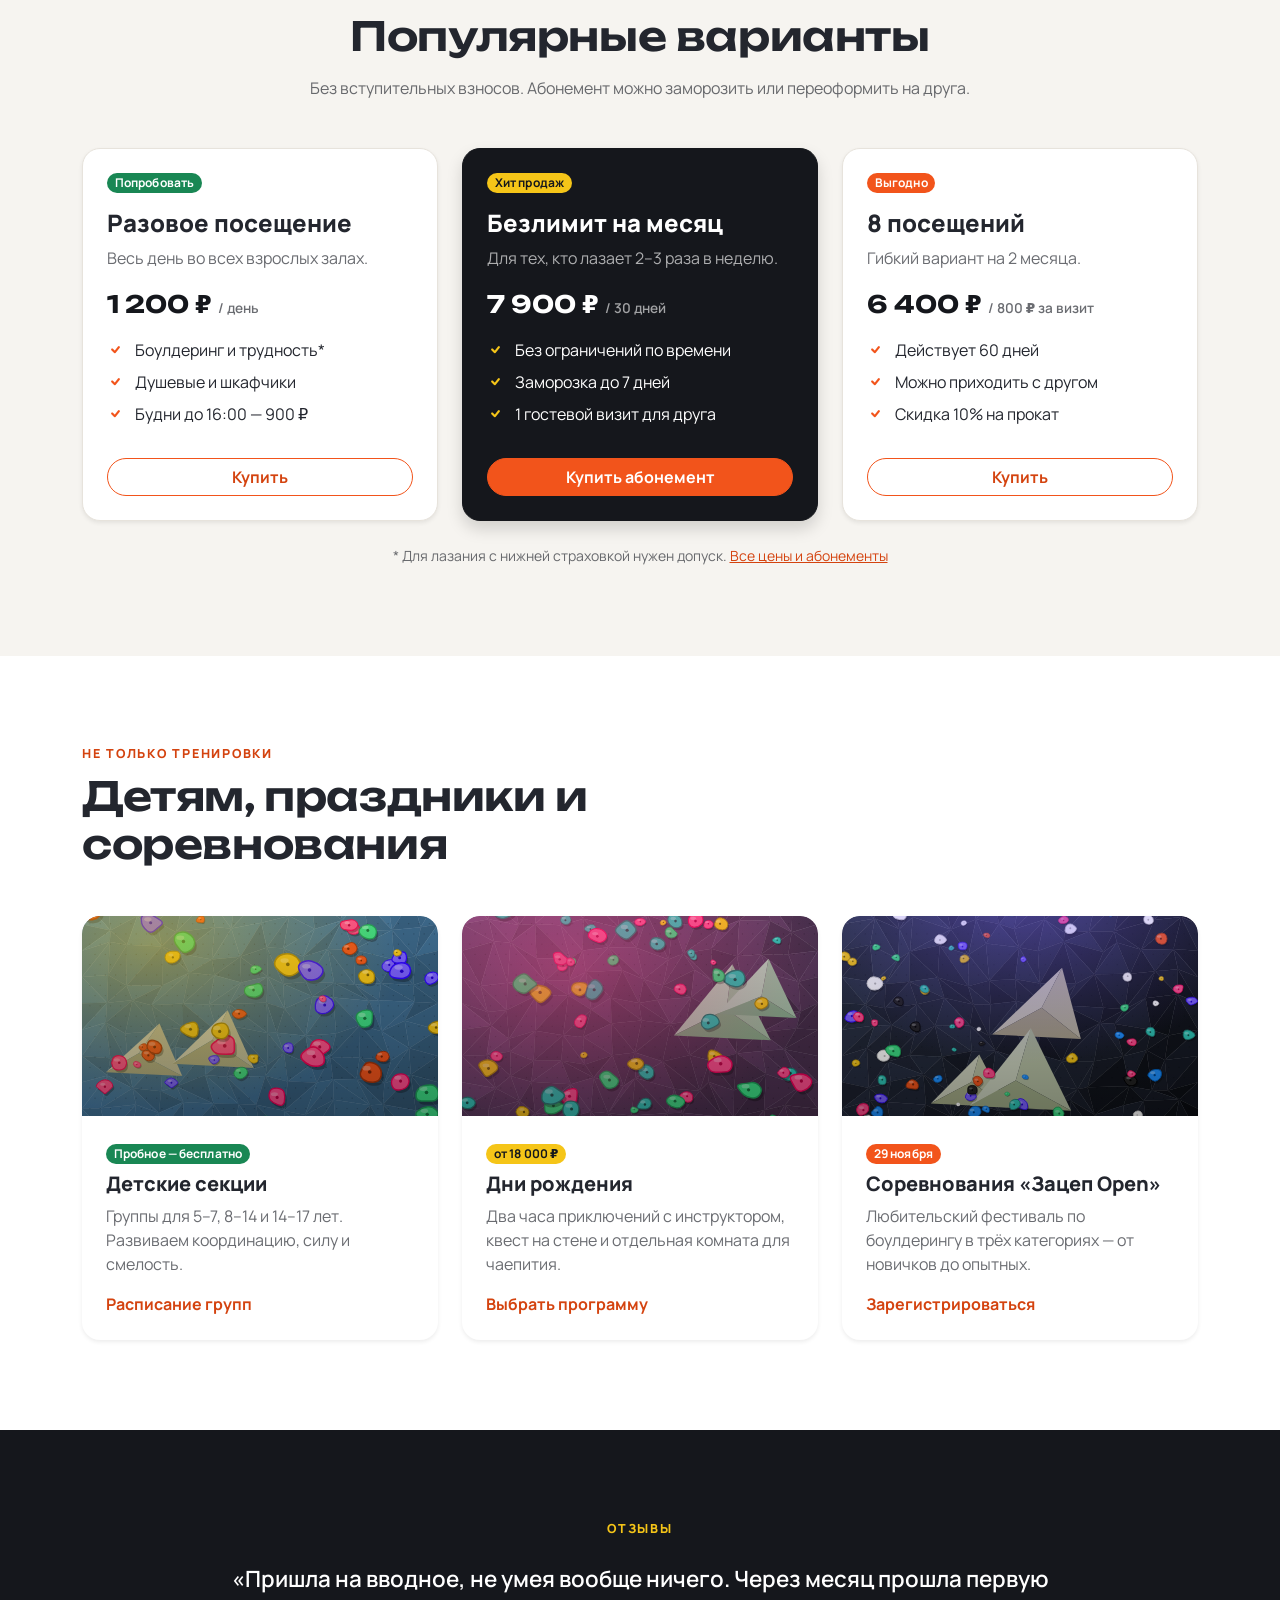
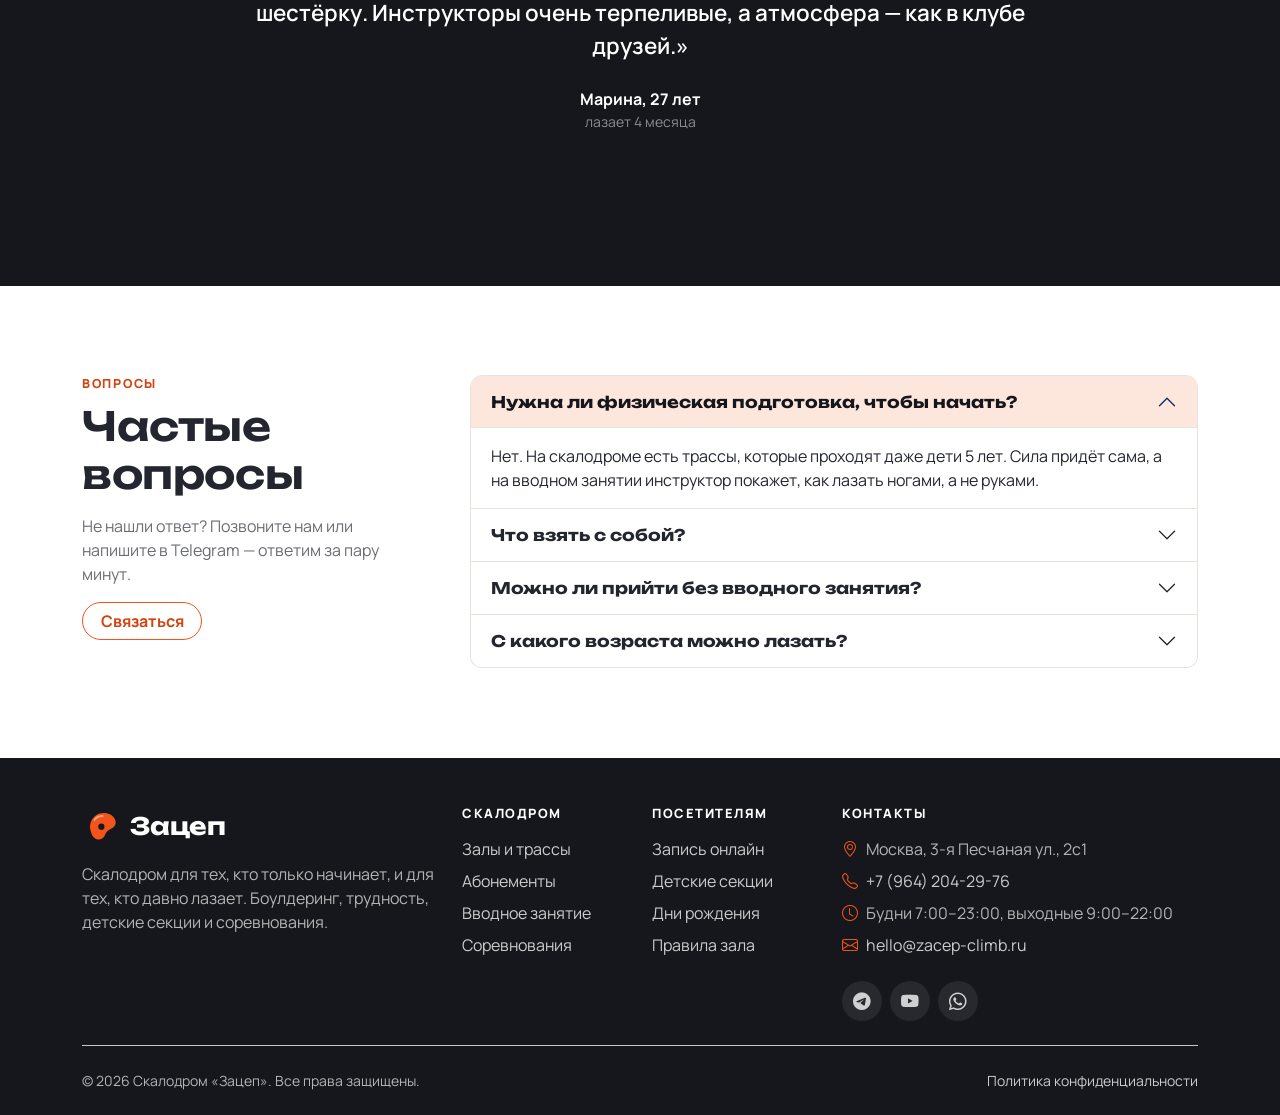
==== commit 6919ca4c: "feat: simplify hero CTA, rework footer and stat counters - hero: single "Записаться" button like in " ====
--- a/index.html
+++ b/index.html
@@ -106,8 +106,9 @@
               прокат снаряжения и вводное занятие для тех, кто ни разу не лазал.
             </p>
             <div class="d-flex flex-column flex-sm-row gap-3 mb-5">
-              <a class="btn btn-primary btn-lg" href="product.html">Вводное занятие за 2&nbsp;400&nbsp;₽</a>
-              <a class="btn btn-outline-light btn-lg" href="order.html?service=single">Разовое посещение</a>
+              <a class="btn btn-primary btn-lg" href="order.html">
+                <i class="bi bi-calendar2-check me-1" aria-hidden="true"></i>Записаться
+              </a>
             </div>
             <div class="row g-3 text-white-50 small">
               <div class="col-auto"><i class="bi bi-shield-check text-warning me-1" aria-hidden="true"></i>Инструктаж для каждого новичка</div>
@@ -526,21 +527,6 @@
         </div>
       </div>
     </section>
-
-    <!-- CTA -->
-    <section class="cta">
-      <div class="container py-5">
-        <div class="row align-items-center g-4 py-lg-4">
-          <div class="col-12 col-lg-8">
-            <h2 class="display-6 mb-2">Первое посещение — со скидкой 10%</h2>
-            <p class="lead mb-0">Укажите промокод <strong class="font-display">ЗАЦЕП10</strong> при онлайн-записи.</p>
-          </div>
-          <div class="col-12 col-lg-4 text-lg-end">
-            <a class="btn btn-dark btn-lg" href="order.html">Записаться онлайн</a>
-          </div>
-        </div>
-      </div>
-    </section>
   </main>
 
   <footer class="site-footer pt-5 pb-4">
@@ -550,12 +536,7 @@
           <a class="d-inline-flex align-items-center gap-2 mb-3 text-white fs-4 font-display fw-bold" href="index.html">
             <img src="images/logo.svg" alt="" width="40" height="40">Зацеп
           </a>
-          <p class="mb-4">Скалодром для тех, кто только начинает, и для тех, кто давно лазает. Боулдеринг, трудность, детские секции и соревнования.</p>
-          <div class="d-flex gap-2">
-            <a class="social-link" href="#" aria-label="Мы в Telegram"><i class="bi bi-telegram" aria-hidden="true"></i></a>
-            <a class="social-link" href="#" aria-label="Мы на YouTube"><i class="bi bi-youtube" aria-hidden="true"></i></a>
-            <a class="social-link" href="#" aria-label="Написать в WhatsApp"><i class="bi bi-whatsapp" aria-hidden="true"></i></a>
-          </div>
+          <p class="mb-0">Скалодром для тех, кто только начинает, и для тех, кто давно лазает. Боулдеринг, трудность, детские секции и соревнования.</p>
         </div>
 
         <div class="col-6 col-md-4 col-lg-2">
@@ -583,9 +564,14 @@
           <ul class="list-unstyled d-grid gap-2 mb-0">
             <li><i class="bi bi-geo-alt me-2 text-orange" aria-hidden="true"></i>Москва, 3-я Песчаная ул., 2с1</li>
             <li><i class="bi bi-telephone me-2 text-orange" aria-hidden="true"></i><a href="tel:+79642042976">+7 (964) 204-29-76</a></li>
+            <li><i class="bi bi-clock me-2 text-orange" aria-hidden="true"></i>Будни 7:00–23:00, выходные 9:00–22:00</li>
             <li><i class="bi bi-envelope me-2 text-orange" aria-hidden="true"></i><a href="mailto:hello@zacep-climb.ru">hello@zacep-climb.ru</a></li>
-            <li><i class="bi bi-clock me-2 text-orange" aria-hidden="true"></i>Будни 7:00–23:00, выходные 9:00–22:00</li>
           </ul>
+          <div class="d-flex gap-2 mt-4">
+            <a class="social-link" href="#" aria-label="Мы в Telegram"><i class="bi bi-telegram" aria-hidden="true"></i></a>
+            <a class="social-link" href="#" aria-label="Мы на YouTube"><i class="bi bi-youtube" aria-hidden="true"></i></a>
+            <a class="social-link" href="#" aria-label="Написать в WhatsApp"><i class="bi bi-whatsapp" aria-hidden="true"></i></a>
+          </div>
         </div>
       </div>
 
--- a/css/custom.css
+++ b/css/custom.css
@@ -189,7 +189,14 @@
   font-family: "Unbounded", sans-serif; font-weight: 700;
 }
 
-.stat-value { font-family: "Unbounded", sans-serif; font-weight: 800; font-size: clamp(1.8rem, 3.5vw, 2.6rem); line-height: 1; }
+.stat-value { font-family: "Unbounded", sans-serif; font-weight: 800; font-size: clamp(1.8rem, 3.5vw, 2.6rem); line-height: 1; font-variant-numeric: tabular-nums; transition: color .5s ease; }
+.stat-value.is-counting { color: var(--zc-orange); }
+.stat-value.is-counted { animation: zc-pop .55s cubic-bezier(.3, 1.6, .5, 1); }
+@keyframes zc-pop {
+  0% { transform: scale(1); }
+  45% { transform: scale(1.18); }
+  100% { transform: scale(1); }
+}
 
 .avatar {
   width: 4rem; height: 4rem; flex-shrink: 0; display: grid; place-items: center; border-radius: 50%;
@@ -227,13 +234,7 @@
 .summary-card { position: sticky; top: 96px; }
 .summary-row { display: flex; justify-content: space-between; gap: 1rem; padding-block: .4rem; }
 
-/* ---------- 8. CTA и подвал ---------- */
-.cta {
-  background: var(--zc-orange) url("../images/pattern.svg") center / cover no-repeat;
-  position: relative; overflow: hidden; color: #fff;
-}
-.cta::before { content: ""; position: absolute; inset: 0; background: linear-gradient(90deg, rgba(242, 84, 27, .97), rgba(242, 84, 27, .82)); }
-.cta > * { position: relative; }
+/* ---------- 8. Подвал ---------- */
 
 .site-footer { background: var(--zc-ink); color: rgba(255, 255, 255, .68); }
 .site-footer h2 { font-family: var(--bs-body-font-family); font-size: .8rem; font-weight: 800; letter-spacing: .12em; text-transform: uppercase; color: #fff; }
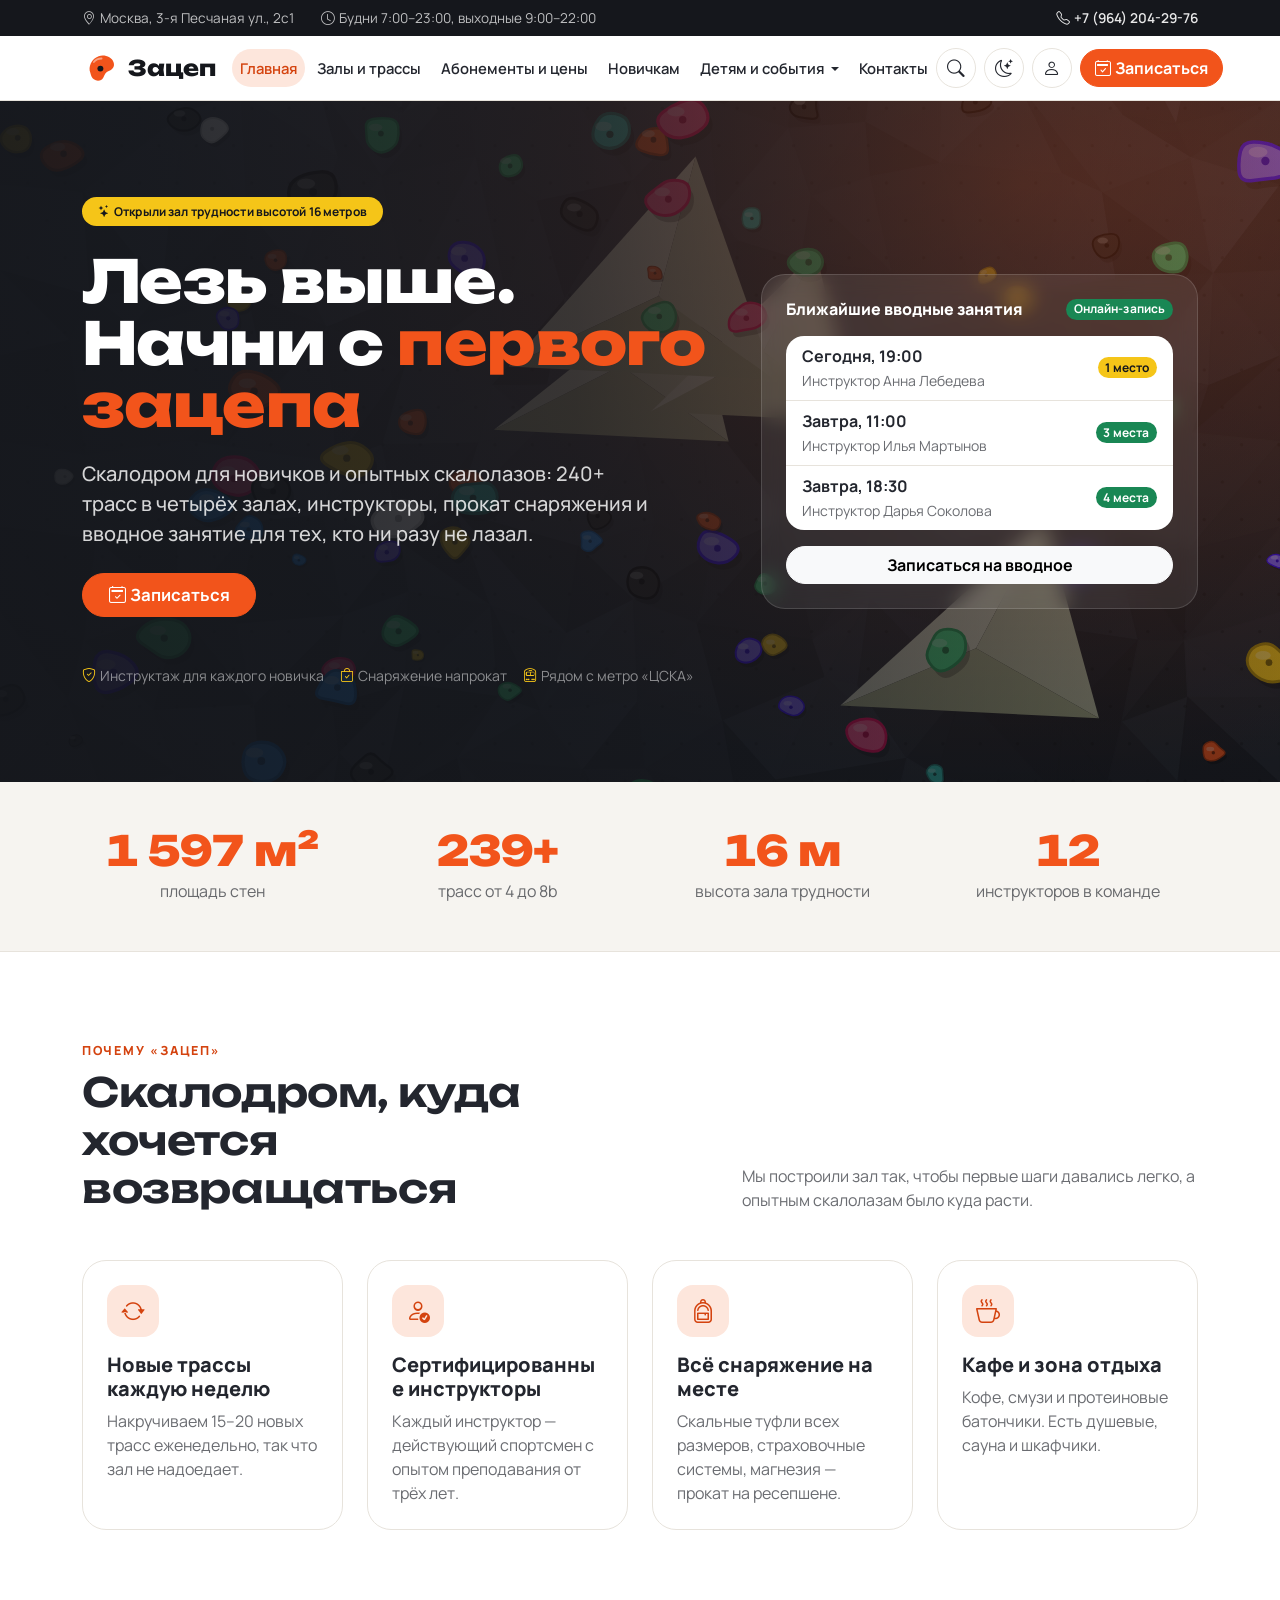
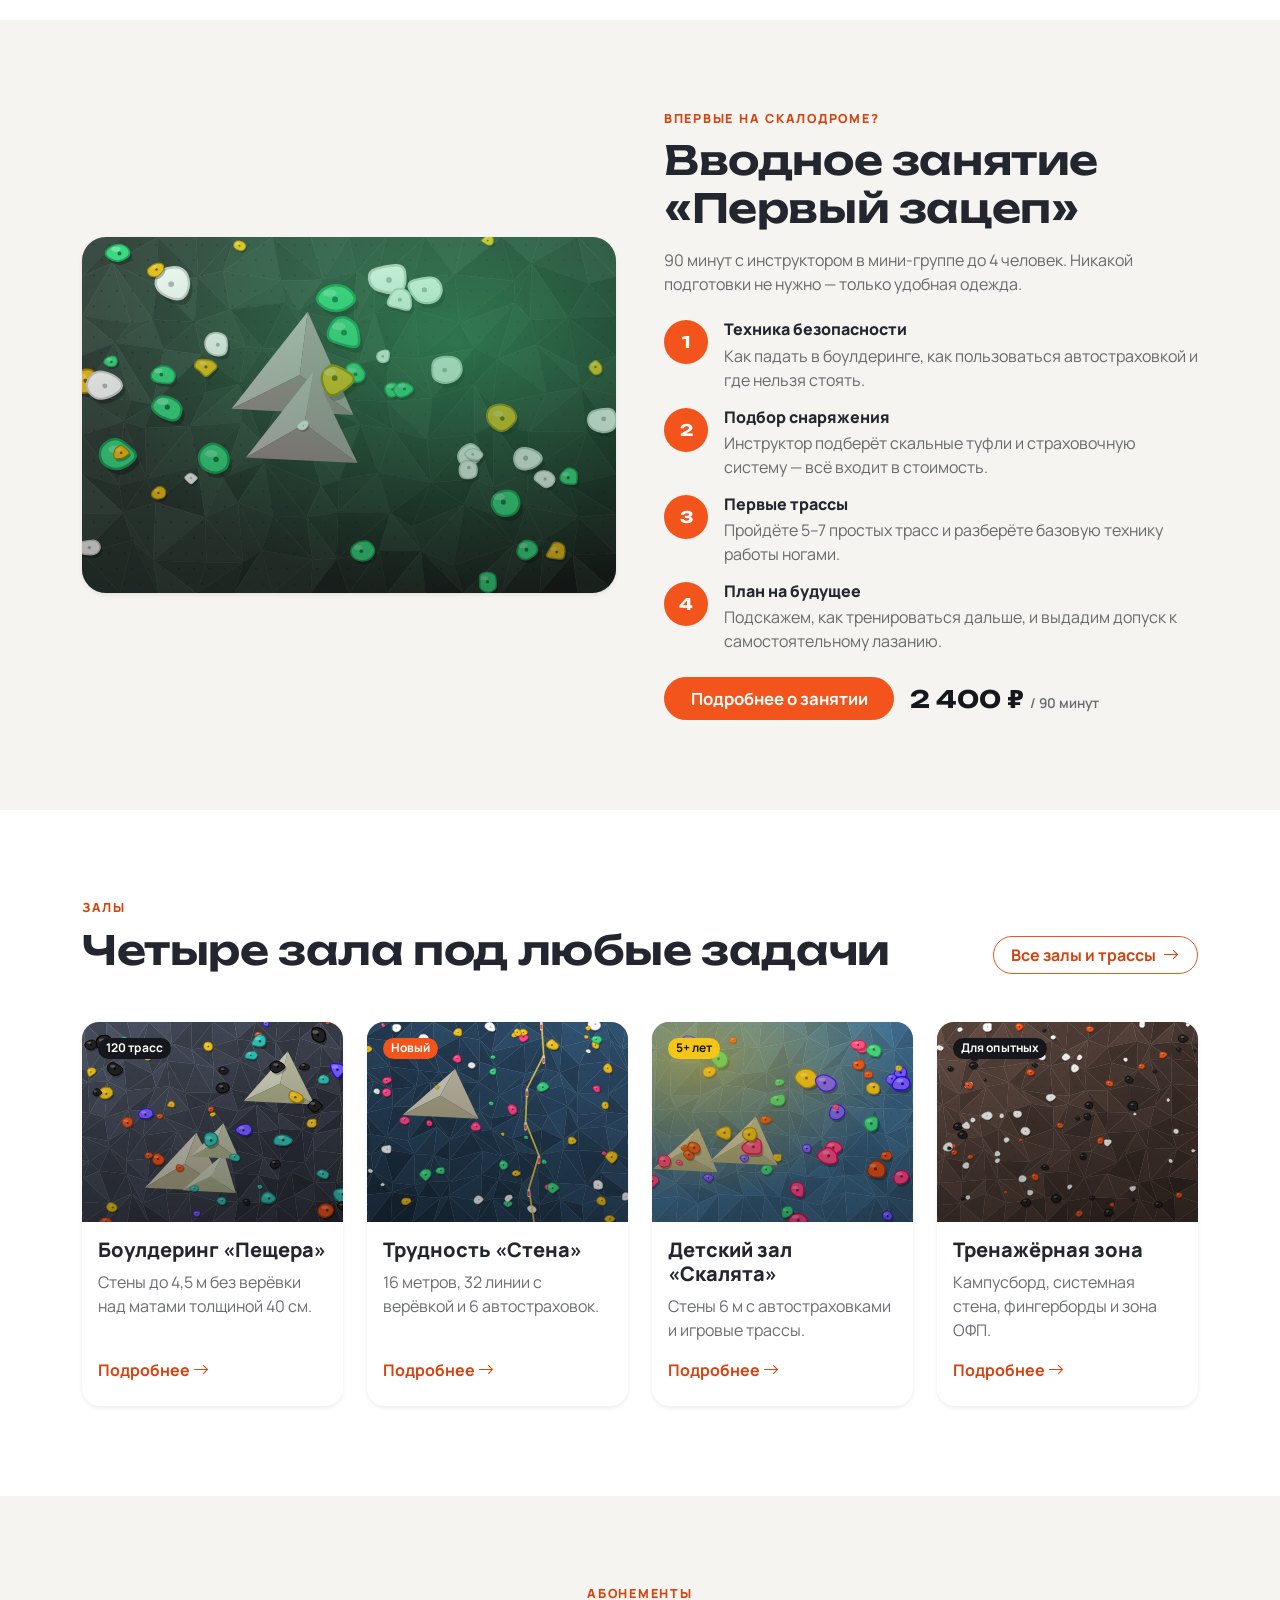
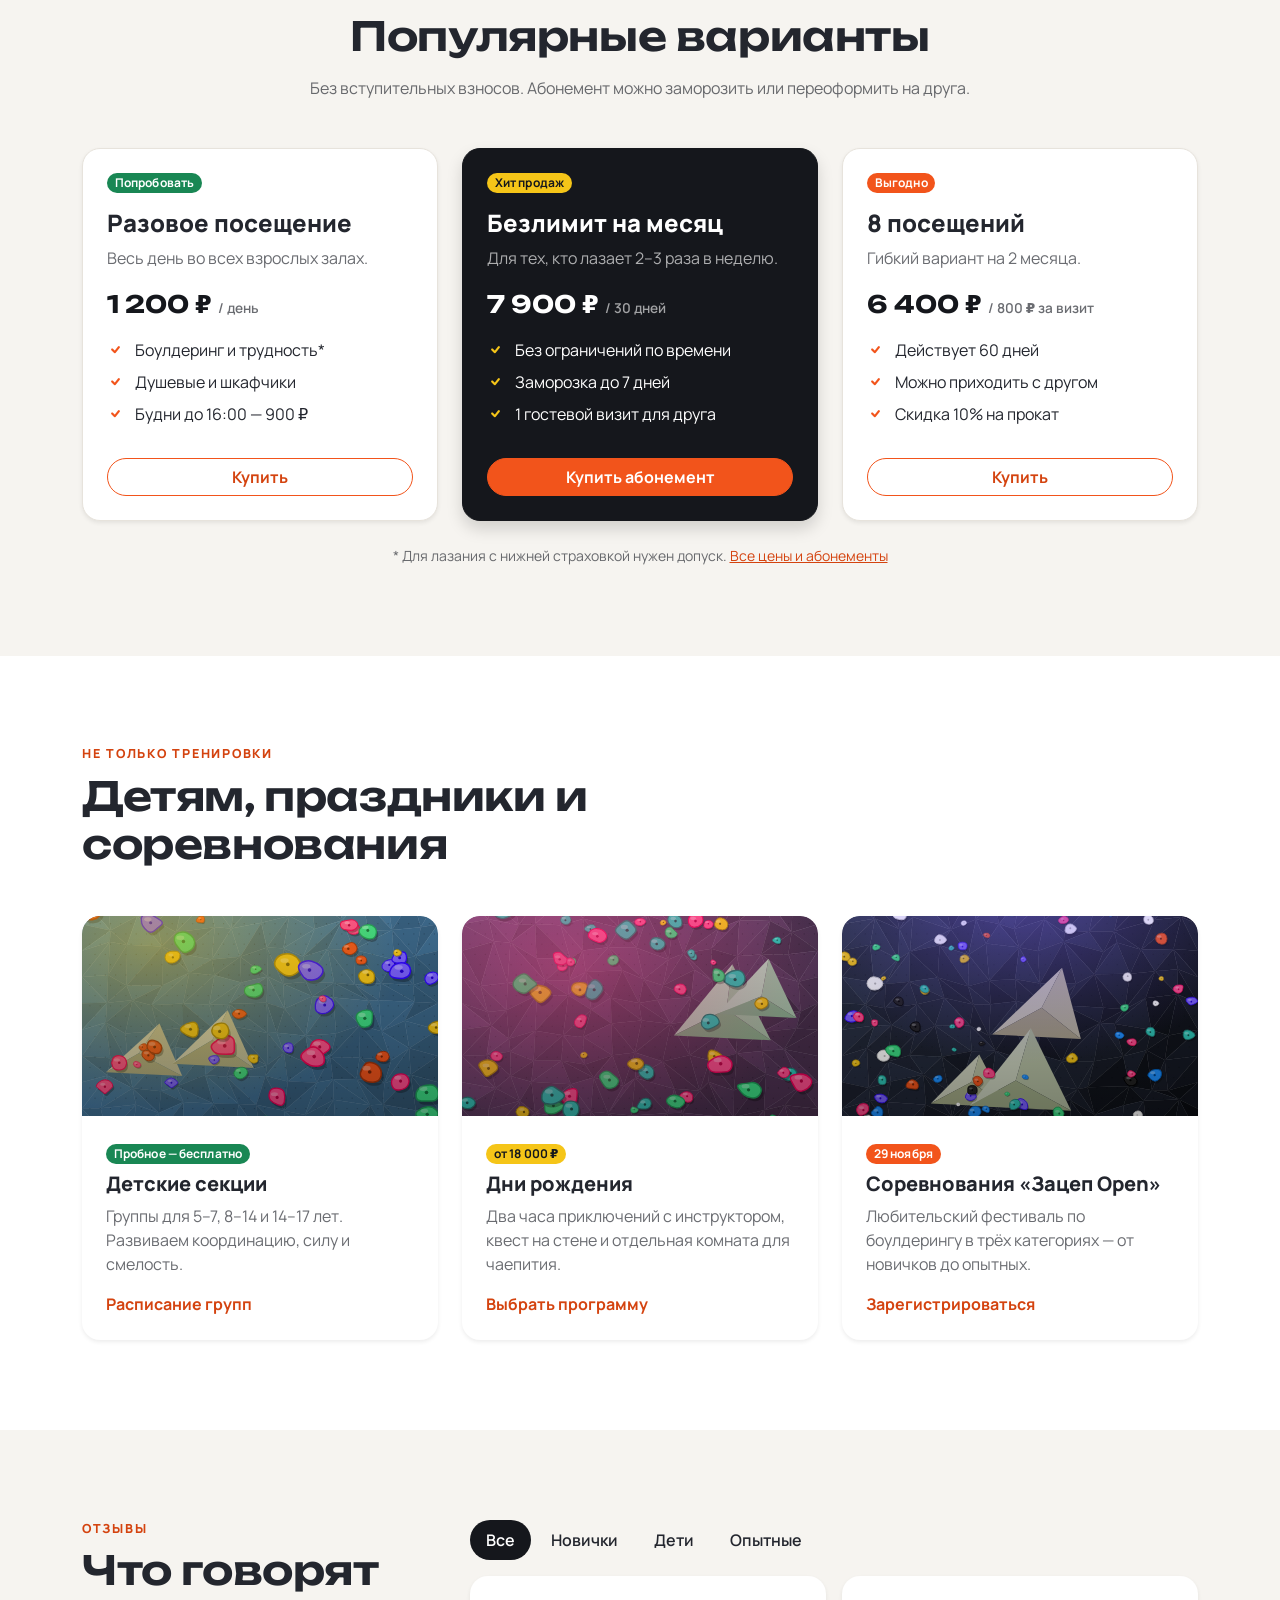
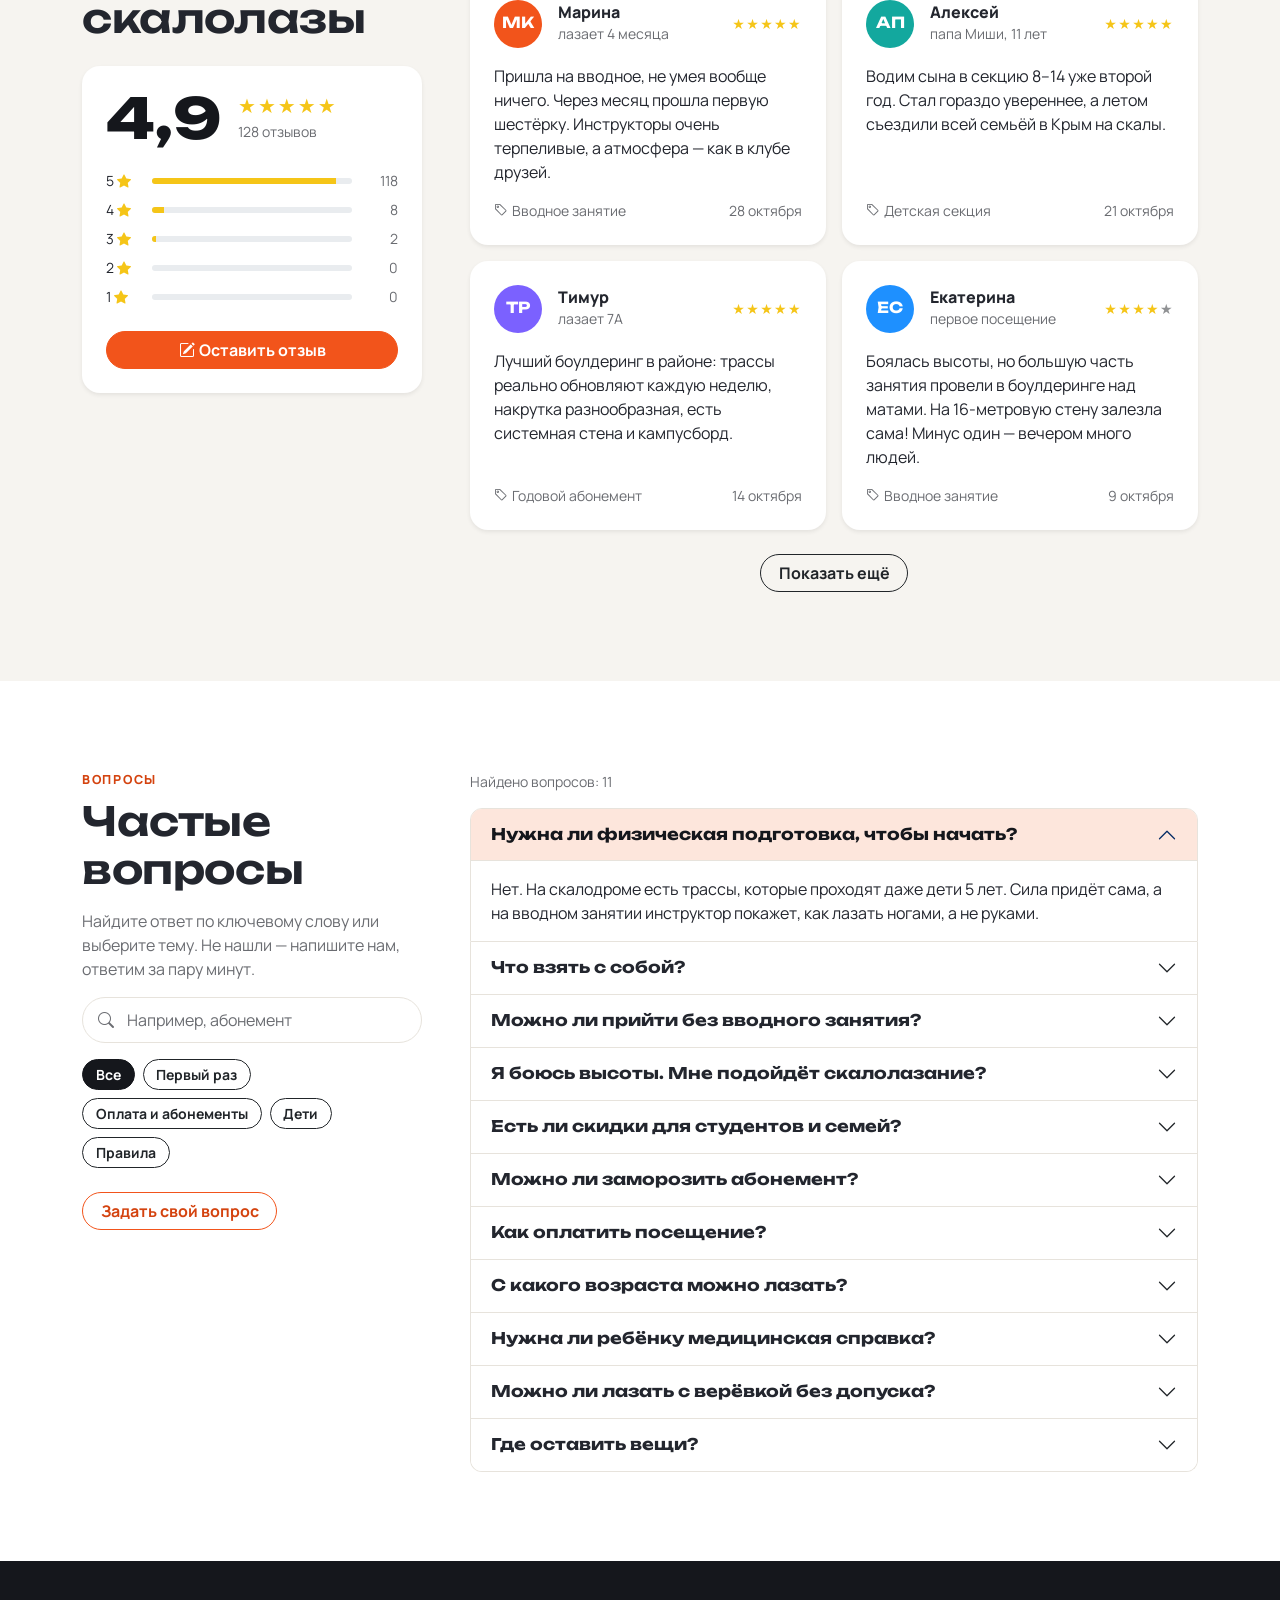
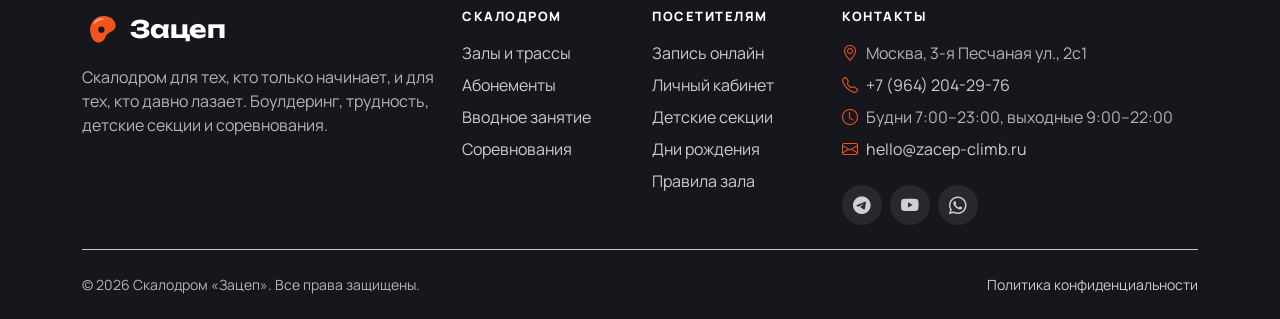
==== commit ac976ae0: "feat: add dark theme, site search, reviews, FAQ search and account page - light/dark theme via Boots" ====
--- a/index.html
+++ b/index.html
@@ -13,6 +13,8 @@
   <link rel="stylesheet" href="vendor/bootstrap-icons/bootstrap-icons.min.css">
   <!-- Собственные стили подключаются после Bootstrap -->
   <link rel="stylesheet" href="css/custom.css">
+  <!-- Тема ставится до отрисовки, чтобы не было «вспышки» светлой темы -->
+  <script src="js/theme.js"></script>
 </head>
 <body>
 
@@ -32,7 +34,7 @@
     </div>
   </div>
 
-  <nav class="navbar navbar-expand-lg site-navbar sticky-top py-2" aria-label="Основное меню">
+  <nav class="navbar navbar-expand-xl site-navbar sticky-top py-2" aria-label="Основное меню">
     <div class="container">
       <a class="navbar-brand" href="index.html">
         <img src="images/logo.svg" alt="" width="38" height="38">
@@ -52,7 +54,7 @@
       </button>
 
       <div class="collapse navbar-collapse" id="mainNavbar">
-        <ul class="navbar-nav mx-auto gap-lg-1">
+        <ul class="navbar-nav mx-auto gap-xl-1">
           <li class="nav-item">
             <a class="nav-link active" aria-current="page" href="index.html">Главная</a>
           </li>
@@ -81,7 +83,16 @@
             <a class="nav-link" href="contacts.html">Контакты</a>
           </li>
         </ul>
-        <div class="d-flex flex-column flex-lg-row gap-2">
+        <div class="d-flex align-items-center gap-2 mt-2 mt-xl-0">
+          <button class="btn btn-icon" type="button" data-bs-toggle="modal" data-bs-target="#searchModal" aria-label="Поиск по сайту" title="Поиск по сайту (/)">
+            <i class="bi bi-search" aria-hidden="true"></i>
+          </button>
+          <button class="btn btn-icon" type="button" data-theme-toggle aria-pressed="false" aria-label="Включить тёмную тему" title="Тёмная тема">
+            <i class="bi bi-moon-stars" aria-hidden="true"></i>
+          </button>
+          <a class="btn btn-icon" href="account.html" aria-label="Личный кабинет" title="Личный кабинет">
+            <i class="bi bi-person" aria-hidden="true"></i>
+          </a>
           <a class="btn btn-primary" href="order.html">
             <i class="bi bi-calendar2-check me-1" aria-hidden="true"></i>Записаться
           </a>
@@ -437,53 +448,218 @@
       </div>
     </section>
 
-    <!-- Отзывы: компонент carousel -->
-    <section class="bg-ink text-white section">
+    <!-- Отзывы: сводка рейтинга (progress), карточки (card), фильтр (nav-pills), форма в модальном окне -->
+    <section id="reviews" class="bg-chalk section">
       <div class="container">
-        <div class="row justify-content-center">
-          <div class="col-12 col-lg-9 text-center">
-            <p class="eyebrow text-warning mb-4">Отзывы</p>
-            <div id="reviewsCarousel" class="carousel slide review-carousel" data-bs-ride="carousel" data-bs-interval="7000">
-              <div class="carousel-inner">
-                <div class="carousel-item active">
-                  <p class="review-quote mb-4">«Пришла на вводное, не умея вообще ничего. Через месяц прошла первую шестёрку. Инструкторы очень терпеливые, а атмосфера — как в клубе друзей.»</p>
-                  <p class="mb-0 fw-bold">Марина, 27 лет</p>
-                  <p class="text-white-50 small">лазает 4 месяца</p>
+        <div class="row g-4 g-lg-5">
+          <div class="col-12 col-lg-4">
+            <p class="eyebrow mb-2">Отзывы</p>
+            <h2 class="display-6 mb-4">Что говорят скалолазы</h2>
+            <div class="card border-0 shadow-sm">
+              <div class="card-body p-4">
+                <div class="d-flex align-items-end gap-3 mb-1">
+                  <span class="rating-big" data-rating-avg>4,9</span>
+                  <div class="pb-1">
+                    <div class="stars fs-5" aria-hidden="true">★★★★★</div>
+                    <div class="small text-body-secondary"><span data-rating-total>128 отзывов</span></div>
+                  </div>
                 </div>
-                <div class="carousel-item">
-                  <p class="review-quote mb-4">«Водим сына в секцию 8–14 уже второй год. Стал гораздо увереннее, а летом съездили всей семьёй в Крым на скалы.»</p>
-                  <p class="mb-0 fw-bold">Алексей, папа Миши</p>
-                  <p class="text-white-50 small">детская секция</p>
+                <p class="visually-hidden">Средняя оценка <span data-rating-avg>4,9</span> из 5</p>
+                <div class="d-grid gap-2 my-4" data-rating-bars>
+                  <div class="rating-row">
+                    <span>5 <i class="bi bi-star-fill text-warning" aria-hidden="true"></i></span>
+                    <div class="progress" role="progressbar" aria-label="Оценка 5: 118 отзывов" aria-valuenow="92" aria-valuemin="0" aria-valuemax="100"><div class="progress-bar" style="width: 92%"></div></div>
+                    <span class="text-end text-body-secondary" data-rating-count-5>118</span>
+                  </div>
+                  <div class="rating-row">
+                    <span>4 <i class="bi bi-star-fill text-warning" aria-hidden="true"></i></span>
+                    <div class="progress" role="progressbar" aria-label="Оценка 4: 8 отзывов" aria-valuenow="6" aria-valuemin="0" aria-valuemax="100"><div class="progress-bar" style="width: 6%"></div></div>
+                    <span class="text-end text-body-secondary" data-rating-count-4>8</span>
+                  </div>
+                  <div class="rating-row">
+                    <span>3 <i class="bi bi-star-fill text-warning" aria-hidden="true"></i></span>
+                    <div class="progress" role="progressbar" aria-label="Оценка 3: 2 отзывов" aria-valuenow="2" aria-valuemin="0" aria-valuemax="100"><div class="progress-bar" style="width: 2%"></div></div>
+                    <span class="text-end text-body-secondary" data-rating-count-3>2</span>
+                  </div>
+                  <div class="rating-row">
+                    <span>2 <i class="bi bi-star-fill text-warning" aria-hidden="true"></i></span>
+                    <div class="progress" role="progressbar" aria-label="Оценка 2: 0 отзывов" aria-valuenow="0" aria-valuemin="0" aria-valuemax="100"><div class="progress-bar" style="width: 0%"></div></div>
+                    <span class="text-end text-body-secondary" data-rating-count-2>0</span>
+                  </div>
+                  <div class="rating-row">
+                    <span>1 <i class="bi bi-star-fill text-warning" aria-hidden="true"></i></span>
+                    <div class="progress" role="progressbar" aria-label="Оценка 1: 0 отзывов" aria-valuenow="0" aria-valuemin="0" aria-valuemax="100"><div class="progress-bar" style="width: 0%"></div></div>
+                    <span class="text-end text-body-secondary" data-rating-count-1>0</span>
+                  </div>
                 </div>
-                <div class="carousel-item">
-                  <p class="review-quote mb-4">«Лучший боулдеринг в районе: трассы реально обновляют каждую неделю, накрутка разнообразная, есть системная стена.»</p>
-                  <p class="mb-0 fw-bold">Тимур, 7A</p>
-                  <p class="text-white-50 small">годовой абонемент</p>
-                </div>
-              </div>
-              <div class="carousel-indicators">
-                <button type="button" data-bs-target="#reviewsCarousel" data-bs-slide-to="0" class="active" aria-current="true" aria-label="Отзыв 1"></button>
-                <button type="button" data-bs-target="#reviewsCarousel" data-bs-slide-to="1" aria-label="Отзыв 2"></button>
-                <button type="button" data-bs-target="#reviewsCarousel" data-bs-slide-to="2" aria-label="Отзыв 3"></button>
-              </div>
+                <button class="btn btn-primary w-100" type="button" data-bs-toggle="modal" data-bs-target="#reviewModal">
+                  <i class="bi bi-pencil-square me-1" aria-hidden="true"></i>Оставить отзыв
+                </button>
+              </div>
+            </div>
+          </div>
+          <div class="col-12 col-lg-8">
+            <div class="nav nav-pills gap-1 mb-3" role="group" aria-label="Фильтр отзывов">
+                <button type="button" class="nav-link active" data-review-filter="all" aria-pressed="true">Все</button>
+                <button type="button" class="nav-link" data-review-filter="new" aria-pressed="false">Новички</button>
+                <button type="button" class="nav-link" data-review-filter="kids" aria-pressed="false">Дети</button>
+                <button type="button" class="nav-link" data-review-filter="pro" aria-pressed="false">Опытные</button>
+            </div>
+            <div class="row g-3" id="reviewsList">
+              <div class="col-12 col-md-6 review-col" data-review-cat="new">
+                <article class="card review-card h-100 border-0 shadow-sm">
+                  <div class="card-body p-4 d-flex flex-column">
+                    <div class="d-flex align-items-center gap-3 mb-3">
+                      <span class="avatar" style="background-color: #f2541b" aria-hidden="true">МК</span>
+                      <div class="me-auto">
+                        <h3 class="h6 mb-0">Марина</h3>
+                        <div class="small text-body-secondary">лазает 4 месяца</div>
+                      </div>
+                      <div class="stars small" role="img" aria-label="Оценка 5 из 5">★★★★★</div>
+                    </div>
+                    <p class="mb-3">Пришла на вводное, не умея вообще ничего. Через месяц прошла первую шестёрку. Инструкторы очень терпеливые, а атмосфера — как в клубе друзей.</p>
+                    <div class="mt-auto d-flex justify-content-between gap-2 small text-body-secondary">
+                      <span><i class="bi bi-tag me-1" aria-hidden="true"></i>Вводное занятие</span>
+                      <time datetime="2026-10-28">28 октября</time>
+                    </div>
+                  </div>
+                </article>
+              </div>
+              <div class="col-12 col-md-6 review-col" data-review-cat="kids">
+                <article class="card review-card h-100 border-0 shadow-sm">
+                  <div class="card-body p-4 d-flex flex-column">
+                    <div class="d-flex align-items-center gap-3 mb-3">
+                      <span class="avatar" style="background-color: #13a89e" aria-hidden="true">АП</span>
+                      <div class="me-auto">
+                        <h3 class="h6 mb-0">Алексей</h3>
+                        <div class="small text-body-secondary">папа Миши, 11 лет</div>
+                      </div>
+                      <div class="stars small" role="img" aria-label="Оценка 5 из 5">★★★★★</div>
+                    </div>
+                    <p class="mb-3">Водим сына в секцию 8–14 уже второй год. Стал гораздо увереннее, а летом съездили всей семьёй в Крым на скалы.</p>
+                    <div class="mt-auto d-flex justify-content-between gap-2 small text-body-secondary">
+                      <span><i class="bi bi-tag me-1" aria-hidden="true"></i>Детская секция</span>
+                      <time datetime="2026-10-21">21 октября</time>
+                    </div>
+                  </div>
+                </article>
+              </div>
+              <div class="col-12 col-md-6 review-col" data-review-cat="pro">
+                <article class="card review-card h-100 border-0 shadow-sm">
+                  <div class="card-body p-4 d-flex flex-column">
+                    <div class="d-flex align-items-center gap-3 mb-3">
+                      <span class="avatar" style="background-color: #7b61ff" aria-hidden="true">ТР</span>
+                      <div class="me-auto">
+                        <h3 class="h6 mb-0">Тимур</h3>
+                        <div class="small text-body-secondary">лазает 7A</div>
+                      </div>
+                      <div class="stars small" role="img" aria-label="Оценка 5 из 5">★★★★★</div>
+                    </div>
+                    <p class="mb-3">Лучший боулдеринг в районе: трассы реально обновляют каждую неделю, накрутка разнообразная, есть системная стена и кампусборд.</p>
+                    <div class="mt-auto d-flex justify-content-between gap-2 small text-body-secondary">
+                      <span><i class="bi bi-tag me-1" aria-hidden="true"></i>Годовой абонемент</span>
+                      <time datetime="2026-10-14">14 октября</time>
+                    </div>
+                  </div>
+                </article>
+              </div>
+              <div class="col-12 col-md-6 review-col" data-review-cat="new">
+                <article class="card review-card h-100 border-0 shadow-sm">
+                  <div class="card-body p-4 d-flex flex-column">
+                    <div class="d-flex align-items-center gap-3 mb-3">
+                      <span class="avatar" style="background-color: #1e90ff" aria-hidden="true">ЕС</span>
+                      <div class="me-auto">
+                        <h3 class="h6 mb-0">Екатерина</h3>
+                        <div class="small text-body-secondary">первое посещение</div>
+                      </div>
+                      <div class="stars small" role="img" aria-label="Оценка 4 из 5">★★★★<span class="text-body-tertiary">★</span></div>
+                    </div>
+                    <p class="mb-3">Боялась высоты, но большую часть занятия провели в боулдеринге над матами. На 16-метровую стену залезла сама! Минус один — вечером много людей.</p>
+                    <div class="mt-auto d-flex justify-content-between gap-2 small text-body-secondary">
+                      <span><i class="bi bi-tag me-1" aria-hidden="true"></i>Вводное занятие</span>
+                      <time datetime="2026-10-09">9 октября</time>
+                    </div>
+                  </div>
+                </article>
+              </div>
+              <div class="col-12 col-md-6 review-col review-extra d-none" data-review-cat="kids">
+                <article class="card review-card h-100 border-0 shadow-sm">
+                  <div class="card-body p-4 d-flex flex-column">
+                    <div class="d-flex align-items-center gap-3 mb-3">
+                      <span class="avatar" style="background-color: #e0457b" aria-hidden="true">ОВ</span>
+                      <div class="me-auto">
+                        <h3 class="h6 mb-0">Ольга</h3>
+                        <div class="small text-body-secondary">мама Софии, 7 лет</div>
+                      </div>
+                      <div class="stars small" role="img" aria-label="Оценка 5 из 5">★★★★★</div>
+                    </div>
+                    <p class="mb-3">Отмечали день рождения дочки по программе «Приключение». Дети в восторге, аниматоры-инструкторы держали внимание все два часа, а мы спокойно пили кофе.</p>
+                    <div class="mt-auto d-flex justify-content-between gap-2 small text-body-secondary">
+                      <span><i class="bi bi-tag me-1" aria-hidden="true"></i>День рождения</span>
+                      <time datetime="2026-09-30">30 сентября</time>
+                    </div>
+                  </div>
+                </article>
+              </div>
+              <div class="col-12 col-md-6 review-col review-extra d-none" data-review-cat="pro">
+                <article class="card review-card h-100 border-0 shadow-sm">
+                  <div class="card-body p-4 d-flex flex-column">
+                    <div class="d-flex align-items-center gap-3 mb-3">
+                      <span class="avatar" style="background-color: #2a2e37" aria-hidden="true">ДН</span>
+                      <div class="me-auto">
+                        <h3 class="h6 mb-0">Денис</h3>
+                        <div class="small text-body-secondary">лазает 3 года</div>
+                      </div>
+                      <div class="stars small" role="img" aria-label="Оценка 5 из 5">★★★★★</div>
+                    </div>
+                    <p class="mb-3">Хожу на трудность после работы. 32 линии, нормальные автостраховки и всегда можно найти напарника. Курс нижней страховки тоже очень толковый.</p>
+                    <div class="mt-auto d-flex justify-content-between gap-2 small text-body-secondary">
+                      <span><i class="bi bi-tag me-1" aria-hidden="true"></i>Безлимит на месяц</span>
+                      <time datetime="2026-09-18">18 сентября</time>
+                    </div>
+                  </div>
+                </article>
+              </div>
+            </div>
+            <p id="reviewsEmpty" class="text-body-secondary d-none mt-3">В этой категории пока нет отзывов — станьте первым!</p>
+            <div class="text-center mt-4">
+              <button id="reviewsMore" type="button" class="btn btn-outline-dark">Показать ещё</button>
             </div>
           </div>
         </div>
       </div>
     </section>
 
-    <!-- FAQ: компонент accordion -->
-    <section class="container section">
+    <!-- FAQ: поиск по вопросам, фильтр по темам (btn-check), accordion -->
+    <section id="faq" class="container section">
       <div class="row g-4 g-lg-5">
         <div class="col-12 col-lg-4">
           <p class="eyebrow mb-2">Вопросы</p>
           <h2 class="display-6 mb-3">Частые вопросы</h2>
-          <p class="text-body-secondary">Не нашли ответ? Позвоните нам или напишите в Telegram — ответим за пару минут.</p>
-          <a class="btn btn-outline-primary" href="contacts.html">Связаться</a>
+          <p class="text-body-secondary">Найдите ответ по ключевому слову или выберите тему. Не нашли — напишите нам, ответим за пару минут.</p>
+          <div class="faq-search position-relative mb-3">
+            <label for="faqSearch" class="visually-hidden">Поиск по вопросам</label>
+            <i class="bi bi-search" aria-hidden="true"></i>
+            <input id="faqSearch" type="search" class="form-control" placeholder="Например, абонемент" autocomplete="off">
+          </div>
+          <div class="d-flex flex-wrap gap-2 mb-4" role="group" aria-label="Темы вопросов">
+              <input type="radio" class="btn-check" name="faq-cat" id="faq-cat-all" value="all" autocomplete="off" checked>
+              <label class="btn btn-sm btn-outline-dark" for="faq-cat-all">Все</label>
+              <input type="radio" class="btn-check" name="faq-cat" id="faq-cat-start" value="start" autocomplete="off">
+              <label class="btn btn-sm btn-outline-dark" for="faq-cat-start">Первый раз</label>
+              <input type="radio" class="btn-check" name="faq-cat" id="faq-cat-pay" value="pay" autocomplete="off">
+              <label class="btn btn-sm btn-outline-dark" for="faq-cat-pay">Оплата и абонементы</label>
+              <input type="radio" class="btn-check" name="faq-cat" id="faq-cat-kids" value="kids" autocomplete="off">
+              <label class="btn btn-sm btn-outline-dark" for="faq-cat-kids">Дети</label>
+              <input type="radio" class="btn-check" name="faq-cat" id="faq-cat-rules" value="rules" autocomplete="off">
+              <label class="btn btn-sm btn-outline-dark" for="faq-cat-rules">Правила</label>
+          </div>
+          <a class="btn btn-outline-primary" href="contacts.html#contacts">Задать свой вопрос</a>
         </div>
         <div class="col-12 col-lg-8">
+          <p class="small text-body-secondary mb-3" aria-live="polite">Найдено вопросов: <span id="faqCount">11</span></p>
           <div class="accordion" id="faqHome">
-            <div class="accordion-item">
+            <div class="accordion-item faq-item" data-faq-cat="start">
               <h3 class="accordion-header">
                 <button class="accordion-button" type="button" data-bs-toggle="collapse" data-bs-target="#faq1" aria-expanded="true" aria-controls="faq1">
                   Нужна ли физическая подготовка, чтобы начать?
@@ -493,7 +669,7 @@
                 <div class="accordion-body">Нет. На скалодроме есть трассы, которые проходят даже дети 5 лет. Сила придёт сама, а на вводном занятии инструктор покажет, как лазать ногами, а не руками.</div>
               </div>
             </div>
-            <div class="accordion-item">
+            <div class="accordion-item faq-item" data-faq-cat="start">
               <h3 class="accordion-header">
                 <button class="accordion-button collapsed" type="button" data-bs-toggle="collapse" data-bs-target="#faq2" aria-expanded="false" aria-controls="faq2">
                   Что взять с собой?
@@ -503,7 +679,7 @@
                 <div class="accordion-body">Удобную спортивную одежду, которая не сковывает движения, и полотенце, если планируете душ. Скальные туфли и магнезию можно взять напрокат.</div>
               </div>
             </div>
-            <div class="accordion-item">
+            <div class="accordion-item faq-item" data-faq-cat="start">
               <h3 class="accordion-header">
                 <button class="accordion-button collapsed" type="button" data-bs-toggle="collapse" data-bs-target="#faq3" aria-expanded="false" aria-controls="faq3">
                   Можно ли прийти без вводного занятия?
@@ -513,16 +689,89 @@
                 <div class="accordion-body">Да, если вы уже лазали на другом скалодроме. Перед первым посещением администратор проведёт короткий инструктаж (10 минут) и попросит подписать правила.</div>
               </div>
             </div>
-            <div class="accordion-item">
+            <div class="accordion-item faq-item" data-faq-cat="start">
               <h3 class="accordion-header">
                 <button class="accordion-button collapsed" type="button" data-bs-toggle="collapse" data-bs-target="#faq4" aria-expanded="false" aria-controls="faq4">
+                  Я боюсь высоты. Мне подойдёт скалолазание?
+                </button>
+              </h3>
+              <div id="faq4" class="accordion-collapse collapse" data-bs-parent="#faqHome">
+                <div class="accordion-body">Да. Начать можно с боулдеринга — это стены до 4,5 метра над мягкими матами. На высокие стены вы подниметесь, только если захотите, и всегда с автостраховкой.</div>
+              </div>
+            </div>
+            <div class="accordion-item faq-item" data-faq-cat="pay">
+              <h3 class="accordion-header">
+                <button class="accordion-button collapsed" type="button" data-bs-toggle="collapse" data-bs-target="#faq5" aria-expanded="false" aria-controls="faq5">
+                  Есть ли скидки для студентов и семей?
+                </button>
+              </h3>
+              <div id="faq5" class="accordion-collapse collapse" data-bs-parent="#faqHome">
+                <div class="accordion-body">Студентам — специальный безлимит за 5 500 ₽ в месяц. Семьям с детьми — скидка 15% на второй и последующие абонементы, группам от 6 человек — 10% на разовые посещения.</div>
+              </div>
+            </div>
+            <div class="accordion-item faq-item" data-faq-cat="pay">
+              <h3 class="accordion-header">
+                <button class="accordion-button collapsed" type="button" data-bs-toggle="collapse" data-bs-target="#faq6" aria-expanded="false" aria-controls="faq6">
+                  Можно ли заморозить абонемент?
+                </button>
+              </h3>
+              <div id="faq6" class="accordion-collapse collapse" data-bs-parent="#faqHome">
+                <div class="accordion-body">Да. Месячные абонементы замораживаются до 7 дней, годовой — до 30 дней, при болезни — по справке на весь срок. Напишите администратору или подойдите на ресепшен.</div>
+              </div>
+            </div>
+            <div class="accordion-item faq-item" data-faq-cat="pay">
+              <h3 class="accordion-header">
+                <button class="accordion-button collapsed" type="button" data-bs-toggle="collapse" data-bs-target="#faq7" aria-expanded="false" aria-controls="faq7">
+                  Как оплатить посещение?
+                </button>
+              </h3>
+              <div id="faq7" class="accordion-collapse collapse" data-bs-parent="#faqHome">
+                <div class="accordion-body">На ресепшене картой, наличными или по QR-коду СБП. Абонементы и подарочные сертификаты можно оплатить там же или при онлайн-записи.</div>
+              </div>
+            </div>
+            <div class="accordion-item faq-item" data-faq-cat="kids">
+              <h3 class="accordion-header">
+                <button class="accordion-button collapsed" type="button" data-bs-toggle="collapse" data-bs-target="#faq8" aria-expanded="false" aria-controls="faq8">
                   С какого возраста можно лазать?
                 </button>
               </h3>
-              <div id="faq4" class="accordion-collapse collapse" data-bs-parent="#faqHome">
+              <div id="faq8" class="accordion-collapse collapse" data-bs-parent="#faqHome">
                 <div class="accordion-body">Детские секции принимают с 5 лет. Подростки до 14 лет лазают только в присутствии тренера или родителя, 14–17 лет — с письменного согласия родителей.</div>
               </div>
             </div>
+            <div class="accordion-item faq-item" data-faq-cat="kids">
+              <h3 class="accordion-header">
+                <button class="accordion-button collapsed" type="button" data-bs-toggle="collapse" data-bs-target="#faq9" aria-expanded="false" aria-controls="faq9">
+                  Нужна ли ребёнку медицинская справка?
+                </button>
+              </h3>
+              <div id="faq9" class="accordion-collapse collapse" data-bs-parent="#faqHome">
+                <div class="accordion-body">Для секции — да, справка от педиатра о допуске к занятиям спортом. Для разового посещения или праздника справка не нужна, достаточно согласия родителя.</div>
+              </div>
+            </div>
+            <div class="accordion-item faq-item" data-faq-cat="rules">
+              <h3 class="accordion-header">
+                <button class="accordion-button collapsed" type="button" data-bs-toggle="collapse" data-bs-target="#faq10" aria-expanded="false" aria-controls="faq10">
+                  Можно ли лазать с верёвкой без допуска?
+                </button>
+              </h3>
+              <div id="faq10" class="accordion-collapse collapse" data-bs-parent="#faqHome">
+                <div class="accordion-body">Нет. Лазать с верёвкой можно только с допуском к страховке. Без допуска доступны автостраховки и боулдеринг, а допуск можно получить на курсе нижней страховки.</div>
+              </div>
+            </div>
+            <div class="accordion-item faq-item" data-faq-cat="rules">
+              <h3 class="accordion-header">
+                <button class="accordion-button collapsed" type="button" data-bs-toggle="collapse" data-bs-target="#faq11" aria-expanded="false" aria-controls="faq11">
+                  Где оставить вещи?
+                </button>
+              </h3>
+              <div id="faq11" class="accordion-collapse collapse" data-bs-parent="#faqHome">
+                <div class="accordion-body">В раздевалке есть бесплатные шкафчики, душевые и сауна. Полотенце выдают на ресепшене, это входит в стоимость посещения.</div>
+              </div>
+            </div>
+          </div>
+          <div id="faqEmpty" class="alert alert-info d-none mt-3" role="status">
+            <i class="bi bi-info-circle me-2" aria-hidden="true"></i>Ничего не нашлось. Попробуйте другое слово или <a href="contacts.html#contacts" class="alert-link">задайте вопрос нам</a>.
           </div>
         </div>
       </div>
@@ -553,6 +802,7 @@
           <h2 class="mb-3">Посетителям</h2>
           <ul class="list-unstyled d-grid gap-2 mb-0">
             <li><a href="order.html">Запись онлайн</a></li>
+            <li><a href="account.html">Личный кабинет</a></li>
             <li><a href="kids.html#sections">Детские секции</a></li>
             <li><a href="kids.html#birthday">Дни рождения</a></li>
             <li><a href="halls.html#rules">Правила зала</a></li>
@@ -581,6 +831,60 @@
       </div>
     </div>
   </footer>
+
+  <!-- Форма отзыва -->
+  <div class="modal fade" id="reviewModal" tabindex="-1" aria-labelledby="reviewModalLabel" aria-hidden="true">
+    <div class="modal-dialog modal-dialog-centered">
+      <div class="modal-content border-0 rounded-4">
+        <div class="modal-header border-0 pb-0">
+          <div>
+            <h2 class="modal-title h5" id="reviewModalLabel">Ваш отзыв</h2>
+            <p class="text-body-secondary small mb-0">Расскажите, как прошло посещение</p>
+          </div>
+          <button type="button" class="btn-close" data-bs-dismiss="modal" aria-label="Закрыть"></button>
+        </div>
+        <form id="reviewForm" novalidate>
+          <div class="modal-body">
+            <fieldset class="mb-3">
+              <legend class="form-label fs-6 mb-1">Оценка</legend>
+              <div class="star-input">
+                <input type="radio" name="rating" id="rate-5" value="5" required><label for="rate-5" title="Отлично"><i class="bi bi-star-fill" aria-hidden="true"></i><span class="visually-hidden">5 из 5</span></label>
+                <input type="radio" name="rating" id="rate-4" value="4"><label for="rate-4" title="Хорошо"><i class="bi bi-star-fill" aria-hidden="true"></i><span class="visually-hidden">4 из 5</span></label>
+                <input type="radio" name="rating" id="rate-3" value="3"><label for="rate-3" title="Нормально"><i class="bi bi-star-fill" aria-hidden="true"></i><span class="visually-hidden">3 из 5</span></label>
+                <input type="radio" name="rating" id="rate-2" value="2"><label for="rate-2" title="Плохо"><i class="bi bi-star-fill" aria-hidden="true"></i><span class="visually-hidden">2 из 5</span></label>
+                <input type="radio" name="rating" id="rate-1" value="1"><label for="rate-1" title="Ужасно"><i class="bi bi-star-fill" aria-hidden="true"></i><span class="visually-hidden">1 из 5</span></label>
+              </div>
+              <div class="invalid-feedback" id="ratingFeedback">Поставьте оценку от 1 до 5.</div>
+            </fieldset>
+            <div class="row g-3">
+              <div class="col-12 col-sm-6">
+                <label for="review-name" class="form-label">Имя</label>
+                <input id="review-name" name="name" type="text" class="form-control" minlength="2" maxlength="40" autocomplete="given-name" required>
+                <div class="invalid-feedback">Как вас подписать?</div>
+              </div>
+              <div class="col-12 col-sm-6">
+                <label for="review-cat" class="form-label">Вы</label>
+                <select id="review-cat" name="cat" class="form-select">
+                  <option value="new">Новичок</option>
+                  <option value="pro">Опытный скалолаз</option>
+                  <option value="kids">Родитель ребёнка</option>
+                </select>
+              </div>
+              <div class="col-12">
+                <label for="review-text" class="form-label">Отзыв</label>
+                <textarea id="review-text" name="text" class="form-control" rows="4" minlength="20" maxlength="600" required placeholder="Что понравилось, что можно улучшить?"></textarea>
+                <div class="invalid-feedback">Напишите хотя бы пару предложений (от 20 символов).</div>
+              </div>
+            </div>
+          </div>
+          <div class="modal-footer border-0 pt-0">
+            <button type="button" class="btn btn-outline-secondary" data-bs-dismiss="modal">Отмена</button>
+            <button type="submit" class="btn btn-primary">Опубликовать</button>
+          </div>
+        </form>
+      </div>
+    </div>
+  </div>
 
   <div class="modal fade" id="quickBookModal" tabindex="-1" aria-labelledby="quickBookLabel" aria-hidden="true">
     <div class="modal-dialog modal-dialog-centered">
--- a/css/custom.css
+++ b/css/custom.css
@@ -31,6 +31,10 @@
   --zc-chalk: #f6f4f0;
   --zc-yellow: #f5c518;
   --zc-teal: #2ec4b6;
+  --zc-heading: var(--zc-ink);
+  --zc-navbar-bg: rgba(255, 255, 255, .92);
+  --zc-inverse-bg: var(--zc-ink);
+  --zc-inverse-color: #fff;
 
   --bs-primary: var(--zc-orange);
   --bs-primary-rgb: 242, 84, 27;
@@ -57,7 +61,48 @@
   --bs-focus-ring-color: rgba(242, 84, 27, .3);
 }
 
-body { -webkit-font-smoothing: antialiased; }
+/* Тёмная тема: Bootstrap 5.3 переключает свои переменные по data-bs-theme="dark",
+   а здесь переопределяем фирменные значения, заданные в :root выше. */
+[data-bs-theme="dark"] {
+  --zc-chalk: #1a1d23;
+  --zc-heading: #f3f1ec;
+  --zc-navbar-bg: rgba(17, 19, 24, .9);
+  --zc-inverse-bg: #f3f1ec;
+  --zc-inverse-color: var(--zc-ink);
+
+  --bs-body-bg: #111318;
+  --bs-body-bg-rgb: 17, 19, 24;
+  --bs-body-color: #dfe1e6;
+  --bs-body-color-rgb: 223, 225, 230;
+  --bs-emphasis-color: #fff;
+  --bs-secondary-color: rgba(223, 225, 230, .68);
+  --bs-tertiary-bg: #1a1d23;
+  --bs-border-color: #2d313a;
+  --bs-link-color: #ff7d4d;
+  --bs-link-color-rgb: 255, 125, 77;
+  --bs-link-hover-color: #ffa27f;
+  --bs-link-hover-color-rgb: 255, 162, 127;
+  --bs-primary-text-emphasis: #ffb197;
+  --bs-primary-bg-subtle: #3a1c10;
+  --bs-primary-border-subtle: #7a3115;
+  --bs-focus-ring-color: rgba(255, 125, 77, .35);
+}
+[data-bs-theme="dark"] .eyebrow { color: #ff7d4d; }
+[data-bs-theme="dark"] .btn-outline-primary { --bs-btn-color: #ff7d4d; }
+[data-bs-theme="dark"] .btn-dark,
+[data-bs-theme="dark"] .btn-outline-dark {
+  --bs-btn-color: var(--bs-body-color); --bs-btn-border-color: #4a4f5a;
+  --bs-btn-hover-bg: var(--zc-inverse-bg); --bs-btn-hover-border-color: var(--zc-inverse-bg); --bs-btn-hover-color: var(--zc-inverse-color);
+  --bs-btn-active-bg: var(--zc-inverse-bg); --bs-btn-active-border-color: var(--zc-inverse-bg); --bs-btn-active-color: var(--zc-inverse-color);
+}
+[data-bs-theme="dark"] .btn-dark { --bs-btn-bg: #2a2e37; --bs-btn-border-color: #2a2e37; --bs-btn-color: #fff; }
+[data-bs-theme="dark"] .table-light { --bs-table-bg: var(--bs-tertiary-bg); --bs-table-color: var(--bs-body-color); --bs-table-border-color: var(--bs-border-color); }
+[data-bs-theme="dark"] .card-featured { background: #0b0c0f; border-color: var(--bs-border-color); }
+[data-bs-theme="dark"] .bg-ink, [data-bs-theme="dark"] .site-footer, [data-bs-theme="dark"] .topbar { background-color: #0b0c0f !important; }
+[data-bs-theme="dark"] .map-frame { background: #1a1d23; }
+[data-bs-theme="dark"] .dropdown-menu { box-shadow: 0 1rem 2.5rem rgba(0, 0, 0, .5); border: 1px solid var(--bs-border-color); }
+
+body { -webkit-font-smoothing: antialiased; transition: background-color .3s ease, color .3s ease; }
 h1, h2, h3, h4, h5, h6 { overflow-wrap: break-word; }
 
 h1, h2, h3, .h1, .h2, .h3, .display-1, .display-2, .display-3, .display-4, .display-5, .display-6, .navbar-brand, .font-display {
@@ -87,7 +132,7 @@
   --bs-btn-focus-shadow-rgb: 242, 84, 27;
 }
 .btn-dark { --bs-btn-bg: var(--zc-ink); --bs-btn-border-color: var(--zc-ink); }
-.btn-check:checked + .btn-outline-dark { --bs-btn-active-bg: var(--zc-ink); }
+.btn-check:checked + .btn-outline-dark { --bs-btn-active-bg: var(--zc-inverse-bg); --bs-btn-active-border-color: var(--zc-inverse-bg); --bs-btn-active-color: var(--zc-inverse-color); }
 
 /* Формы, фокус и прочие компоненты с «жёстко» заданным синим цветом */
 .form-control:focus, .form-select:focus, .form-check-input:focus {
@@ -97,15 +142,15 @@
 .form-check-input:checked { background-color: var(--zc-orange); border-color: var(--zc-orange); }
 .form-control, .form-select { padding-block: .6rem; }
 .form-label { font-weight: 600; }
-.nav-pills { --bs-nav-pills-link-active-bg: var(--zc-ink); --bs-nav-pills-border-radius: 999px; }
+.nav-pills { --bs-nav-pills-link-active-bg: var(--zc-inverse-bg); --bs-nav-pills-border-radius: 999px; }
 .nav-pills .nav-link { font-weight: 600; color: var(--bs-body-color); }
-.nav-pills .nav-link.active { color: #fff; }
+.nav-pills .nav-link.active { color: var(--zc-inverse-color); }
 .nav-tabs .nav-link { font-weight: 600; color: var(--bs-secondary-color); }
 .nav-tabs .nav-link.active { color: var(--bs-body-color); }
-.pagination { --bs-pagination-active-bg: var(--zc-ink); --bs-pagination-active-border-color: var(--zc-ink); --bs-pagination-color: var(--bs-body-color); --bs-pagination-hover-color: var(--zc-orange-dark); --bs-pagination-focus-box-shadow: 0 0 0 .25rem var(--bs-focus-ring-color); }
+.pagination { --bs-pagination-active-bg: var(--zc-inverse-bg); --bs-pagination-active-border-color: var(--zc-inverse-bg); --bs-pagination-active-color: var(--zc-inverse-color); --bs-pagination-color: var(--bs-body-color); --bs-pagination-hover-color: var(--zc-orange-dark); --bs-pagination-focus-box-shadow: 0 0 0 .25rem var(--bs-focus-ring-color); }
 .dropdown-menu { --bs-dropdown-link-active-bg: var(--zc-orange); --bs-dropdown-border-radius: .9rem; --bs-dropdown-padding-x: .4rem; --bs-dropdown-item-border-radius: .55rem; box-shadow: 0 1rem 2.5rem rgba(21, 23, 28, .15); border: 0; }
 .progress { --bs-progress-bar-bg: var(--zc-orange); --bs-progress-height: .5rem; }
-.accordion { --bs-accordion-active-bg: var(--bs-primary-bg-subtle); --bs-accordion-active-color: var(--zc-ink); --bs-accordion-btn-focus-box-shadow: 0 0 0 .25rem var(--bs-focus-ring-color); --bs-accordion-btn-font-weight: 700; }
+.accordion { --bs-accordion-active-bg: var(--bs-primary-bg-subtle); --bs-accordion-active-color: var(--zc-heading); --bs-accordion-btn-focus-box-shadow: 0 0 0 .25rem var(--bs-focus-ring-color); --bs-accordion-btn-font-weight: 700; }
 .accordion-button { font-weight: 700; }
 .badge { font-weight: 700; letter-spacing: .01em; }
 .text-bg-warning { color: var(--zc-ink) !important; }
@@ -117,8 +162,8 @@
 .topbar a:hover { color: #fff; }
 
 html { scroll-padding-top: 90px; }
-.site-navbar { background: rgba(255, 255, 255, .92); backdrop-filter: saturate(160%) blur(12px); border-bottom: 1px solid var(--bs-border-color); }
-.site-navbar .navbar-brand { font-weight: 800; font-size: 1.35rem; color: var(--zc-ink); display: flex; align-items: center; gap: .5rem; }
+.site-navbar { background: var(--zc-navbar-bg); backdrop-filter: saturate(160%) blur(12px); border-bottom: 1px solid var(--bs-border-color); }
+.site-navbar .navbar-brand { font-weight: 800; font-size: 1.35rem; color: var(--zc-heading); display: flex; align-items: center; gap: .5rem; }
 .site-navbar .navbar-brand img { width: 38px; height: 38px; }
 .site-navbar .nav-link { font-weight: 600; color: var(--bs-body-color); padding-inline: .8rem !important; border-radius: 999px; }
 .site-navbar .nav-link:hover { color: var(--zc-orange-dark); }
@@ -162,7 +207,7 @@
 .card-img-top { height: 200px; object-fit: cover; }
 .card-img-wrap { position: relative; }
 .card-img-wrap .badge { position: absolute; top: 1rem; left: 1rem; }
-.price { font-family: "Unbounded", var(--bs-body-font-family); font-weight: 700; font-size: 1.5rem; color: var(--zc-ink); }
+.price { font-family: "Unbounded", var(--bs-body-font-family); font-weight: 700; font-size: 1.5rem; color: var(--zc-heading); }
 .price small { font-family: var(--bs-body-font-family); font-size: .85rem; font-weight: 600; color: var(--bs-secondary-color); }
 .price-old { text-decoration: line-through; color: var(--bs-secondary-color); font-weight: 600; }
 
@@ -251,16 +296,6 @@
 @keyframes zc-rise {
   from { opacity: 0; transform: translateY(24px); }
   to { opacity: 1; transform: none; }
-}
-@keyframes zc-bob {
-  0%, 100% { transform: translateY(0); }
-  50% { transform: translateY(-3px); }
-}
-@keyframes zc-launch {
-  0% { transform: translateY(0); opacity: 1; }
-  45% { transform: translateY(-140%); opacity: 0; }
-  46% { transform: translateY(140%); opacity: 0; }
-  100% { transform: translateY(0); opacity: 1; }
 }
 
 /* Первый экран и шапки страниц выезжают по очереди */
@@ -295,41 +330,88 @@
 .site-navbar { transition: box-shadow .25s ease; }
 .site-navbar.is-scrolled { box-shadow: 0 .5rem 1.5rem rgba(21, 23, 28, .08); }
 
-/* Кнопка «Наверх» */
-.to-top {
-  position: fixed; right: 1.25rem; bottom: 1.25rem; z-index: 1030;
-  width: 3.25rem; height: 3.25rem; padding: 0;
-  display: grid; place-items: center;
-  border: 0; border-radius: 50%;
-  background: var(--zc-orange); color: #fff; font-size: 1.35rem;
-  box-shadow: 0 .75rem 1.75rem rgba(242, 84, 27, .35);
-  overflow: hidden;
-  opacity: 0; visibility: hidden; transform: translateY(1rem) scale(.8);
-  transition: opacity .3s ease, transform .3s cubic-bezier(.3, 1.4, .5, 1), visibility .3s, background-color .2s ease;
-}
-.to-top.is-shown { opacity: 1; visibility: visible; transform: none; }
-.to-top:hover { background: var(--zc-orange-dark); }
-.to-top.is-shown:hover { transform: translateY(-3px); }
-.to-top-ring { position: absolute; inset: 0; width: 100%; height: 100%; transform: rotate(-90deg); }
-.to-top-ring circle { fill: none; stroke-width: 3; }
-.to-top-track { stroke: rgba(255, 255, 255, .25); }
-.to-top-progress { stroke: #fff; stroke-linecap: round; transition: stroke-dashoffset .1s linear; }
-.to-top-arrow { position: relative; line-height: 1; }
-.to-top:hover .to-top-arrow { animation: zc-bob .8s ease-in-out infinite; }
-.to-top.is-launching .to-top-arrow { animation: zc-launch .6s ease-in-out; }
-@media (max-width: 575.98px) { .to-top { right: 1rem; bottom: 1rem; width: 3rem; height: 3rem; } }
-
 @media (prefers-reduced-motion: reduce) {
   .card-hover, .card-hover:hover { transition: none; transform: none; }
   .hero > .container > .row > * > *, .page-header .container > *,
-  .to-top-arrow, .to-top:hover .to-top-arrow, .to-top.is-launching .to-top-arrow { animation: none; }
-  .btn:hover, .social-link:hover, .to-top.is-shown:hover,
+  .stat-value.is-counted { animation: none; }
+  .btn:hover, .social-link:hover,
   .card-hover:hover .card-img-top, .card:hover .feature-icon, .feature-icon:hover { transform: none; }
 }
 
 @media (max-width: 991.98px) {
+  .summary-card { position: static; }
+}
+/* Меню сворачивается в «бургер» до 1200 px (navbar-expand-xl) */
+@media (max-width: 1199.98px) {
   .site-navbar .navbar-collapse { padding-block: .75rem 1rem; }
-  .summary-card { position: static; }
 }
 
 .bg-teal { background-color: var(--zc-teal) !important; }
+
+/* ---------- 10. Кнопки-иконки в шапке (поиск, тема, кабинет) ---------- */
+.btn-icon {
+  --bs-btn-padding-x: 0; --bs-btn-padding-y: 0;
+  --bs-btn-color: var(--bs-body-color); --bs-btn-border-color: var(--bs-border-color);
+  --bs-btn-hover-color: var(--zc-orange-dark); --bs-btn-hover-bg: var(--bs-primary-bg-subtle); --bs-btn-hover-border-color: var(--bs-primary-border-subtle);
+  --bs-btn-active-color: var(--zc-orange-dark); --bs-btn-active-bg: var(--bs-primary-bg-subtle); --bs-btn-active-border-color: var(--bs-primary-border-subtle);
+  width: 2.5rem; height: 2.5rem; flex-shrink: 0;
+  display: inline-grid; place-items: center; font-size: 1.1rem;
+}
+.btn-icon.active { color: var(--zc-orange-dark); background: var(--bs-primary-bg-subtle); border-color: var(--bs-primary-border-subtle); }
+[data-bs-theme="dark"] .btn-icon { --bs-btn-hover-color: #ff7d4d; --bs-btn-active-color: #ff7d4d; }
+[data-bs-theme="dark"] .btn-icon.active { color: #ff7d4d; }
+.site-navbar .nav-link, .site-navbar .btn { white-space: nowrap; }
+/* На ширине 1200–1399 px пунктов меню много — делаем их компактнее */
+@media (min-width: 1200px) and (max-width: 1399.98px) {
+  .site-navbar .nav-link { padding-inline: .5rem !important; font-size: .925rem; }
+  .site-navbar .btn-primary { --bs-btn-padding-x: .9rem; }
+}
+
+/* ---------- 11. Поиск по сайту ---------- */
+.search-input { font-size: 1.1rem; padding-block: .8rem; }
+.search-results { max-height: min(60vh, 28rem); overflow-y: auto; }
+.search-result { display: block; padding: .75rem 1rem; border-radius: .75rem; color: var(--bs-body-color); text-decoration: none; }
+.search-result:hover, .search-result:focus-visible, .search-result.is-active { background: var(--bs-primary-bg-subtle); color: var(--bs-body-color); }
+.search-result-title { font-weight: 700; color: var(--zc-heading); }
+.search-result mark, .faq-item mark { background: rgba(245, 197, 24, .45); color: inherit; padding: 0 .1em; border-radius: .2em; }
+.kbd-hint { font-family: inherit; font-size: .75rem; padding: .1rem .4rem; border: 1px solid var(--bs-border-color); border-radius: .35rem; color: var(--bs-secondary-color); background: var(--bs-tertiary-bg); }
+
+/* ---------- 12. Отзывы ---------- */
+.rating-big { font-family: "Unbounded", sans-serif; font-weight: 800; font-size: 3.5rem; line-height: 1; color: var(--zc-heading); }
+.stars { color: var(--zc-yellow); letter-spacing: .1em; white-space: nowrap; }
+.rating-row { display: grid; grid-template-columns: 2.25rem 1fr 2.25rem; align-items: center; gap: .6rem; font-size: .875rem; }
+.rating-row .progress { --bs-progress-height: .4rem; --bs-progress-bar-bg: var(--zc-yellow); }
+.review-card { transition: transform .2s ease, box-shadow .2s ease; }
+.review-card:hover { transform: translateY(-3px); box-shadow: 0 1rem 2rem rgba(21, 23, 28, .1) !important; }
+.review-card .avatar { width: 3rem; height: 3rem; font-size: .95rem; }
+.review-card.is-new { border-color: var(--zc-orange) !important; animation: zc-rise .5s ease both; }
+/* Выбор оценки звёздами: radio в обратном порядке, чтобы подсвечивать «до выбранной» через ~ */
+.star-input { display: inline-flex; flex-direction: row-reverse; gap: .15rem; }
+.star-input input { position: absolute; opacity: 0; pointer-events: none; }
+.star-input label { font-size: 1.9rem; line-height: 1; color: var(--bs-border-color); cursor: pointer; transition: color .15s ease, transform .15s ease; }
+.star-input label:hover, .star-input label:hover ~ label,
+.star-input input:checked ~ label { color: var(--zc-yellow); }
+.star-input label:hover { transform: scale(1.15); }
+.star-input input:focus-visible + label { outline: 3px solid var(--zc-orange); outline-offset: 2px; border-radius: .25rem; }
+
+/* ---------- 13. Частые вопросы ---------- */
+.faq-item.is-hidden { display: none; }
+.faq-search .form-control { border-radius: 999px; padding-left: 2.75rem; }
+.faq-search .bi { position: absolute; left: 1rem; top: 50%; transform: translateY(-50%); color: var(--bs-secondary-color); pointer-events: none; }
+
+/* ---------- 14. Личный кабинет ---------- */
+.account-nav .nav-link { display: flex; align-items: center; gap: .65rem; border-radius: .75rem; padding: .7rem 1rem; text-align: left; }
+.account-nav .nav-link .badge { margin-left: auto; }
+.booking-date { width: 4.25rem; flex-shrink: 0; text-align: center; border-radius: .9rem; background: var(--bs-primary-bg-subtle); color: var(--bs-primary-text-emphasis); padding: .5rem .25rem; line-height: 1.1; }
+.booking-date strong { display: block; font-family: "Unbounded", sans-serif; font-size: 1.4rem; }
+.booking-date small { text-transform: uppercase; font-weight: 700; font-size: .7rem; letter-spacing: .05em; }
+.mini-stat { font-family: "Unbounded", sans-serif; font-weight: 800; font-size: 1.75rem; line-height: 1; color: var(--zc-heading); }
+
+@media (prefers-reduced-motion: reduce) {
+  body, .review-card, .star-input label { transition: none; }
+  .review-card:hover, .star-input label:hover { transform: none; }
+  .review-card.is-new { animation: none; }
+}
+/* тёмный аватар (bg-dark) не должен сливаться с тёмным фоном */
+[data-bs-theme="dark"] .avatar.bg-dark { background-color: #3a3f4b !important; }
+[data-bs-theme="dark"] .route-dot.black { border-color: rgba(255, 255, 255, .45); }
